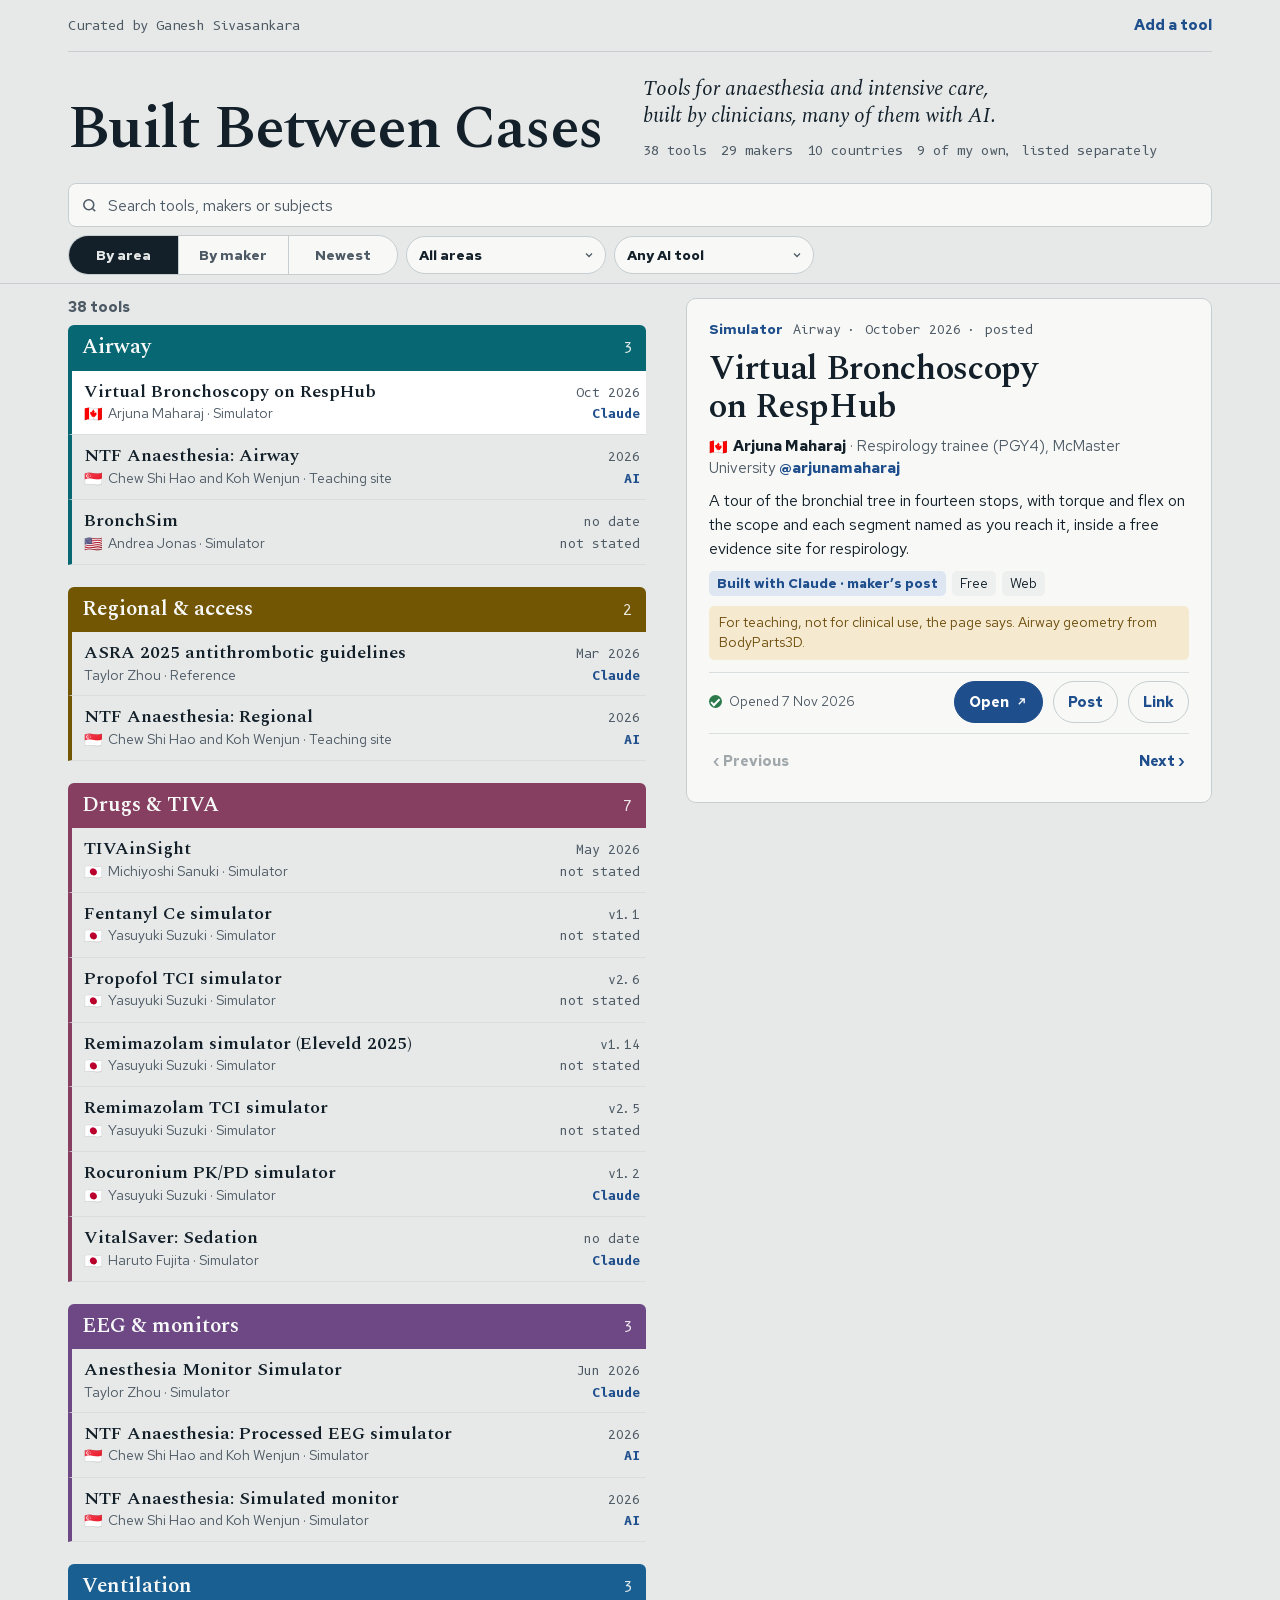
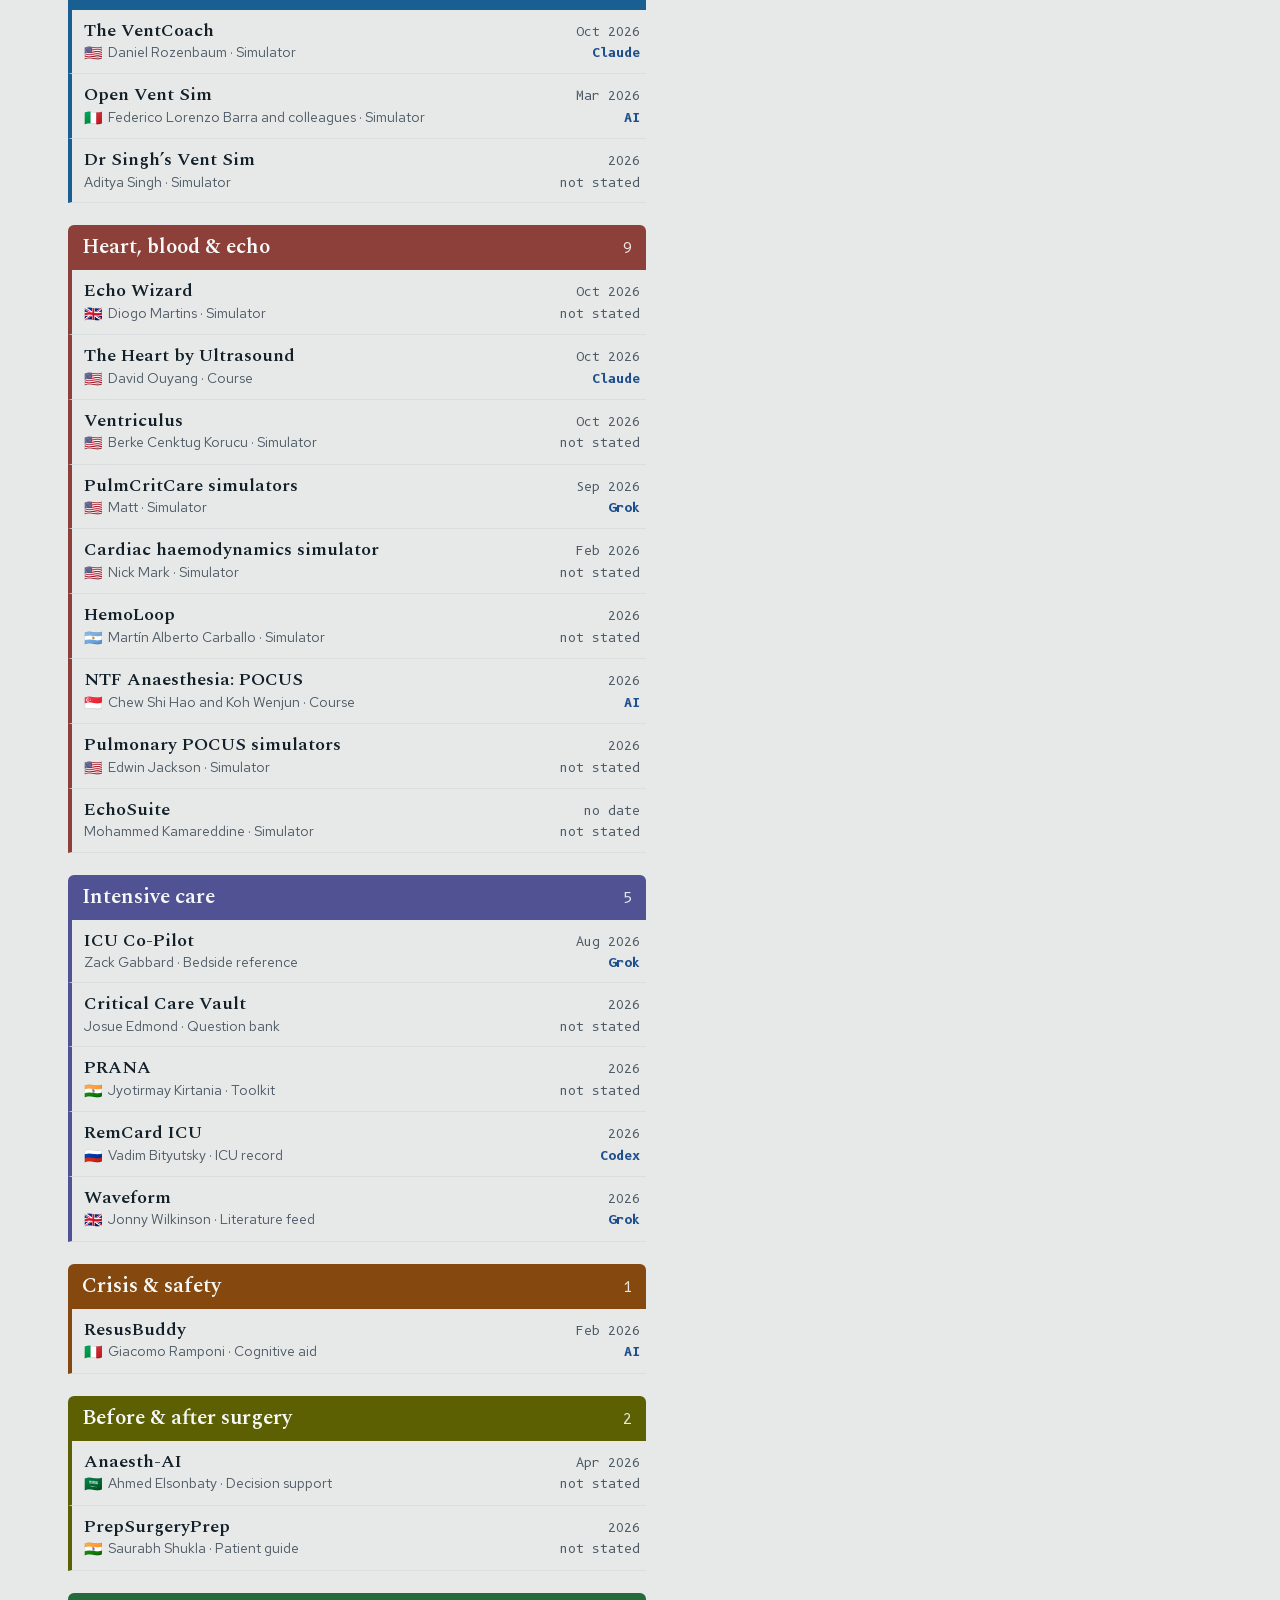
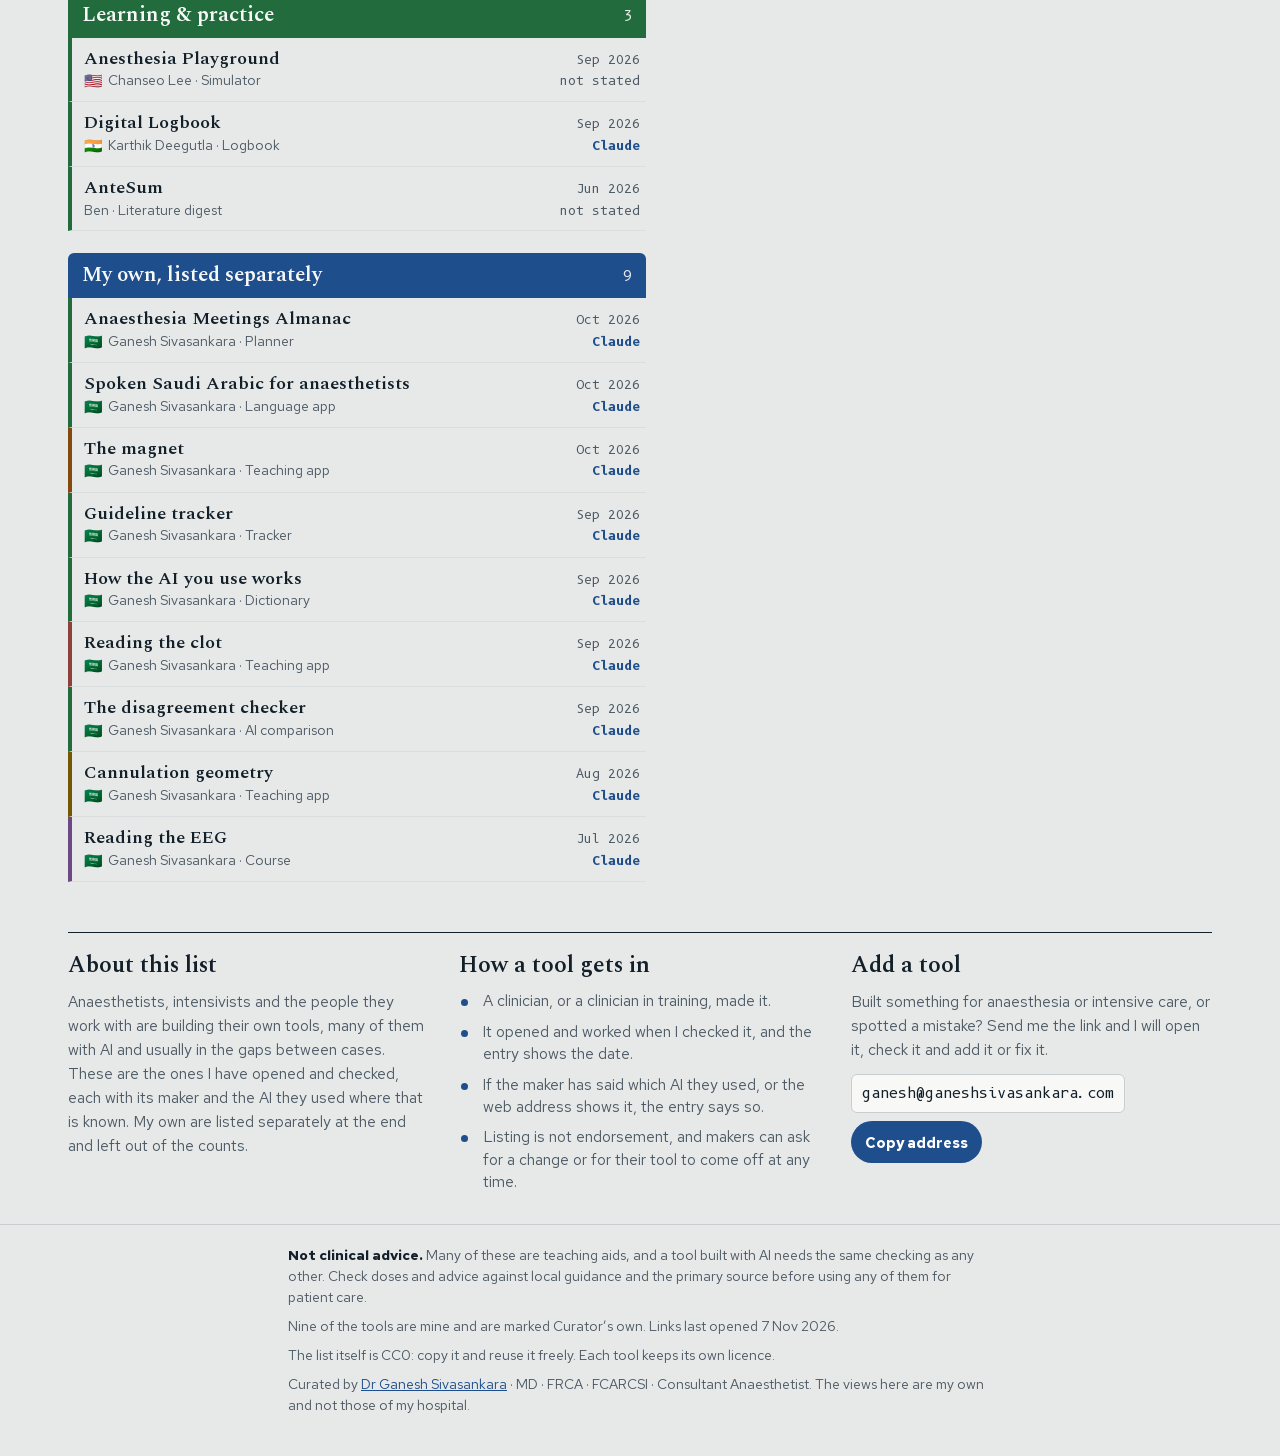
==== index.html @ 5073f4c0 "VentCoach: built with Claude and Codex, as the maker said in public" ====
<!doctype html>
<html lang="en-GB">
<head>
<meta charset="utf-8">
<meta name="viewport" content="width=device-width,initial-scale=1,viewport-fit=cover">
<title>Built Between Cases · Anaesthesia and ICU tools built by clinicians</title>
<meta name="apple-mobile-web-app-title" content="Built Between Cases">
<meta name="description" content="Tools for anaesthesia and intensive care, built by clinicians, many of them with AI. Each one opened and checked, with its maker named.">
<meta name="author" content="Dr Ganesh Sivasankara">
<link rel="canonical" href="https://ganeshsivasankara.com/built-between-cases/">
<meta name="color-scheme" content="light dark">
<meta name="theme-color" content="#E6E9E8" media="(prefers-color-scheme: light)">
<meta name="theme-color" content="#0F151B" media="(prefers-color-scheme: dark)">
<meta property="og:type" content="website">
<meta property="og:site_name" content="Ganesh Sivasankara">
<meta property="og:title" content="Built Between Cases">
<meta property="og:description" content="Tools for anaesthesia and intensive care, built by clinicians, many of them with AI. Each one opened and checked, with its maker named.">
<meta property="og:url" content="https://ganeshsivasankara.com/built-between-cases/">
<meta property="og:image" content="https://ganeshsivasankara.com/built-between-cases/og-card.png">
<meta property="og:image:width" content="1200">
<meta property="og:image:height" content="630">
<meta property="og:image:alt" content="Built Between Cases: tools for anaesthesia and intensive care built by clinicians, listed by area.">
<meta name="twitter:card" content="summary_large_image">
<meta name="twitter:creator" content="@gianthealer">
<meta name="twitter:title" content="Built Between Cases">
<meta name="twitter:description" content="Tools for anaesthesia and intensive care, built by clinicians, many of them with AI. Each one opened and checked, with its maker named.">
<meta name="twitter:image" content="https://ganeshsivasankara.com/built-between-cases/og-card.png">
<link rel="icon" href="icon.png">
<link rel="apple-touch-icon" href="icon.png">
<link rel="stylesheet" href="fonts/fonts.css">
<script type="application/ld+json">{"@context":"https://schema.org","@type":"CollectionPage","name":"Built Between Cases","url":"https://ganeshsivasankara.com/built-between-cases/","description":"Tools for anaesthesia and intensive care, built by clinicians, many of them with AI. Each one opened and checked, with its maker named.","inLanguage":"en-GB","dateModified":"2026-11-07","license":"https://creativecommons.org/publicdomain/zero/1.0/","author":{"@type":"Person","@id":"https://ganeshsivasankara.com/#person","name":"Ganesh Sivasankara","url":"https://ganeshsivasankara.com/"},"mainEntity":{"@type":"ItemList","numberOfItems":47,"itemListElement":[{"@type":"ListItem","position":1,"item":{"@type":"CreativeWork","name":"ASRA 2025 antithrombotic guidelines","url":"https://asra2025guidelines.bolt.host/","author":{"@type":"Person","name":"Taylor Zhou"}}},{"@type":"ListItem","position":2,"item":{"@type":"CreativeWork","name":"Anesthesia Monitor Simulator","url":"https://y-psi-lilac.vercel.app/monitor","author":{"@type":"Person","name":"Taylor Zhou"}}},{"@type":"ListItem","position":3,"item":{"@type":"CreativeWork","name":"ICU Co-Pilot","url":"https://icu-copilot.grok.me/","author":{"@type":"Person","name":"Zack Gabbard"}}},{"@type":"ListItem","position":4,"item":{"@type":"CreativeWork","name":"PulmCritCare simulators","url":"https://pulmcritcare-simulation.vercel.app/","author":{"@type":"Person","name":"Matt"}}},{"@type":"ListItem","position":5,"item":{"@type":"CreativeWork","name":"ResusBuddy","url":"https://www.resusbuddy.com/","author":{"@type":"Person","name":"Giacomo Ramponi"}}},{"@type":"ListItem","position":6,"item":{"@type":"CreativeWork","name":"Open Vent Sim","url":"https://open-vent-sim-463957736408.europe-west1.run.app","author":{"@type":"Person","name":"Federico Lorenzo Barra and colleagues"}}},{"@type":"ListItem","position":7,"item":{"@type":"CreativeWork","name":"RemCard ICU","url":"https://donkiton.github.io/rem_site/en/demo/","author":{"@type":"Person","name":"Vadim Bityutsky"}}},{"@type":"ListItem","position":8,"item":{"@type":"CreativeWork","name":"Digital Logbook","url":"https://logbook.karthikmd.com","author":{"@type":"Person","name":"Karthik Deegutla"}}},{"@type":"ListItem","position":9,"item":{"@type":"CreativeWork","name":"NTF Anaesthesia: Airway","url":"https://airway.anantf.com","author":{"@type":"Person","name":"Chew Shi Hao and Koh Wenjun"}}},{"@type":"ListItem","position":10,"item":{"@type":"CreativeWork","name":"NTF Anaesthesia: Regional","url":"https://regional.anantf.com","author":{"@type":"Person","name":"Chew Shi Hao and Koh Wenjun"}}},{"@type":"ListItem","position":11,"item":{"@type":"CreativeWork","name":"NTF Anaesthesia: POCUS","url":"https://pocus.anantf.com","author":{"@type":"Person","name":"Chew Shi Hao and Koh Wenjun"}}},{"@type":"ListItem","position":12,"item":{"@type":"CreativeWork","name":"NTF Anaesthesia: Processed EEG simulator","url":"https://eeg.anantf.com/","author":{"@type":"Person","name":"Chew Shi Hao and Koh Wenjun"}}},{"@type":"ListItem","position":13,"item":{"@type":"CreativeWork","name":"NTF Anaesthesia: Simulated monitor","url":"https://sim.anantf.com/","author":{"@type":"Person","name":"Chew Shi Hao and Koh Wenjun"}}},{"@type":"ListItem","position":14,"item":{"@type":"CreativeWork","name":"Waveform","url":"https://icuwaveform.grok.me/","author":{"@type":"Person","name":"Jonny Wilkinson"}}},{"@type":"ListItem","position":15,"item":{"@type":"CreativeWork","name":"Propofol TCI simulator","url":"https://ysuzuki1978.github.io/propofol-tci-simulator/","author":{"@type":"Person","name":"Yasuyuki Suzuki"}}},{"@type":"ListItem","position":16,"item":{"@type":"CreativeWork","name":"Remimazolam TCI simulator","url":"https://remimazolam-tci-simulator.vercel.app","author":{"@type":"Person","name":"Yasuyuki Suzuki"}}},{"@type":"ListItem","position":17,"item":{"@type":"CreativeWork","name":"Remimazolam simulator (Eleveld 2025)","url":"https://ysuzuki1978.github.io/remimazolam-eleveld-simulator/","author":{"@type":"Person","name":"Yasuyuki Suzuki"}}},{"@type":"ListItem","position":18,"item":{"@type":"CreativeWork","name":"Fentanyl Ce simulator","url":"https://ysuzuki1978.github.io/fentanyl-ce-simulator/","author":{"@type":"Person","name":"Yasuyuki Suzuki"}}},{"@type":"ListItem","position":19,"item":{"@type":"CreativeWork","name":"Rocuronium PK/PD simulator","url":"https://ysuzuki1978.github.io/rocuronium-pkpd-simulator/","author":{"@type":"Person","name":"Yasuyuki Suzuki"}}},{"@type":"ListItem","position":20,"item":{"@type":"CreativeWork","name":"Anaesth-AI","url":"https://www.anaesthesia-ai.com","author":{"@type":"Person","name":"Ahmed Elsonbaty"}}},{"@type":"ListItem","position":21,"item":{"@type":"CreativeWork","name":"Anesthesia Playground","url":"https://anesthesia.guide","author":{"@type":"Person","name":"Chanseo Lee"}}},{"@type":"ListItem","position":22,"item":{"@type":"CreativeWork","name":"AnteSum","url":"https://antesum.com","author":{"@type":"Person","name":"Ben"}}},{"@type":"ListItem","position":23,"item":{"@type":"CreativeWork","name":"PRANA","url":"https://github.com/hodanesthtmcvns-stack/jk","author":{"@type":"Person","name":"Jyotirmay Kirtania"}}},{"@type":"ListItem","position":24,"item":{"@type":"CreativeWork","name":"Dr Singh’s Vent Sim","url":"https://dradityaaiims-cloud.github.io/vent-sim/","author":{"@type":"Person","name":"Aditya Singh"}}},{"@type":"ListItem","position":25,"item":{"@type":"CreativeWork","name":"Cardiac haemodynamics simulator","url":"https://nickmmark.github.io/pressure-volume-loops/","author":{"@type":"Person","name":"Nick Mark"}}},{"@type":"ListItem","position":26,"item":{"@type":"CreativeWork","name":"PrepSurgeryPrep","url":"https://prepsurgeryprep.com/","author":{"@type":"Person","name":"Saurabh Shukla"}}},{"@type":"ListItem","position":27,"item":{"@type":"CreativeWork","name":"HemoLoop","url":"https://hemoloop001.netlify.app/","author":{"@type":"Person","name":"Martín Alberto Carballo"}}},{"@type":"ListItem","position":28,"item":{"@type":"CreativeWork","name":"Critical Care Vault","url":"https://criticalcarevault.com/","author":{"@type":"Person","name":"Josue Edmond"}}},{"@type":"ListItem","position":29,"item":{"@type":"CreativeWork","name":"BronchSim","url":"https://bronchsimulator.com","author":{"@type":"Person","name":"Andrea Jonas"}}},{"@type":"ListItem","position":30,"item":{"@type":"CreativeWork","name":"EchoSuite","url":"https://echosuite.app/","author":{"@type":"Person","name":"Mohammed Kamareddine"}}},{"@type":"ListItem","position":31,"item":{"@type":"CreativeWork","name":"VitalSaver: Sedation","url":"https://vitalsaver.fjanesth.com/world/sedation","author":{"@type":"Person","name":"Haruto Fujita"}}},{"@type":"ListItem","position":32,"item":{"@type":"CreativeWork","name":"Ventriculus","url":"https://ventriculus.org/","author":{"@type":"Person","name":"Berke Cenktug Korucu"}}},{"@type":"ListItem","position":33,"item":{"@type":"CreativeWork","name":"Virtual Bronchoscopy on RespHub","url":"https://resphub.com/virtual-bronchoscopy/","author":{"@type":"Person","name":"Arjuna Maharaj"}}},{"@type":"ListItem","position":34,"item":{"@type":"CreativeWork","name":"The Heart by Ultrasound","url":"https://intro2echo.com/","author":{"@type":"Person","name":"David Ouyang"}}},{"@type":"ListItem","position":35,"item":{"@type":"CreativeWork","name":"The VentCoach","url":"https://simulator.themvedproject.com/","author":{"@type":"Person","name":"Daniel Rozenbaum"}}},{"@type":"ListItem","position":36,"item":{"@type":"CreativeWork","name":"TIVAinSight","url":"https://msanuki.com/TIVAinSight/","author":{"@type":"Person","name":"Michiyoshi Sanuki"}}},{"@type":"ListItem","position":37,"item":{"@type":"CreativeWork","name":"Pulmonary POCUS simulators","url":"https://www.pulmonarypocus.com/simulators","author":{"@type":"Person","name":"Edwin Jackson"}}},{"@type":"ListItem","position":38,"item":{"@type":"CreativeWork","name":"Echo Wizard","url":"https://echo-wizard.com/","author":{"@type":"Person","name":"Diogo Martins"}}},{"@type":"ListItem","position":39,"item":{"@type":"CreativeWork","name":"Reading the EEG","url":"https://ganeshsivasankara.com/reading-the-eeg/","author":{"@type":"Person","name":"Ganesh Sivasankara"}}},{"@type":"ListItem","position":40,"item":{"@type":"CreativeWork","name":"Reading the clot","url":"https://ganeshsivasankara.com/reading-the-clot/","author":{"@type":"Person","name":"Ganesh Sivasankara"}}},{"@type":"ListItem","position":41,"item":{"@type":"CreativeWork","name":"Cannulation geometry","url":"https://ganeshsivasankara.com/cannulation-geometry/","author":{"@type":"Person","name":"Ganesh Sivasankara"}}},{"@type":"ListItem","position":42,"item":{"@type":"CreativeWork","name":"The magnet","url":"https://ganeshsivasankara.com/the-magnet/","author":{"@type":"Person","name":"Ganesh Sivasankara"}}},{"@type":"ListItem","position":43,"item":{"@type":"CreativeWork","name":"How the AI you use works","url":"https://ganeshsivasankara.com/how-the-ai-works/","author":{"@type":"Person","name":"Ganesh Sivasankara"}}},{"@type":"ListItem","position":44,"item":{"@type":"CreativeWork","name":"Spoken Saudi Arabic for anaesthetists","url":"https://ganeshsivasankara.com/spoken-saudi-arabic/","author":{"@type":"Person","name":"Ganesh Sivasankara"}}},{"@type":"ListItem","position":45,"item":{"@type":"CreativeWork","name":"The disagreement checker","url":"https://ganeshsivasankara.com/bp-targets/","author":{"@type":"Person","name":"Ganesh Sivasankara"}}},{"@type":"ListItem","position":46,"item":{"@type":"CreativeWork","name":"Guideline tracker","url":"https://ganeshsivasankara.com/guideline-tracker/","author":{"@type":"Person","name":"Ganesh Sivasankara"}}},{"@type":"ListItem","position":47,"item":{"@type":"CreativeWork","name":"Anaesthesia Meetings Almanac","url":"https://ganeshsivasankara.com/anaesthesia-meetings/","author":{"@type":"Person","name":"Ganesh Sivasankara"}}}]}}</script>
<style>
/* Built Between Cases as an index: one line per tool, grouped by area, maker or month; a tap opens the full entry.
   Phone: the index fills the screen, the entry rises as a sheet. Wide: index on the left, the open entry on the right. */
:root{
  --page:#E6E9E8; --paper:#F8F9F7; --paper-2:#EDF0EF; --ink:#13202A; --ink-2:#4D5964; --rule:#C6CED1; --rule-2:#D9DFE1;
  --accent:#1F4E8C; --on-accent:#FFFFFF; --accent-soft:#DEE6F2; --sel:#FFFFFF;
  --signal:#F5EAD0; --signal-ink:#6E4E0E; --ok:#2C7A4B; --scrim:rgba(19,32,42,.42); --shadow:0 -10px 40px rgba(19,32,42,.22);
  /* one colour per area: --c is the section header, --e the edge on each row */
  --on-band:#F7F9F8; --band-n:#22303C; --band-link:#B9D2F5;
  --c-airway:#076772;--e-airway:#076772; --c-regional:#735603;--e-regional:#735603; --c-drugs:#863F61;--e-drugs:#863F61; --c-eeg:#6E4885;--e-eeg:#6E4885; --c-vent:#195F91;--e-vent:#195F91;
  --c-heart:#8C4039;--e-heart:#8C4039; --c-icu:#505294;--e-icu:#505294; --c-safety:#85490F;--e-safety:#85490F; --c-periop:#5D6002;--e-periop:#5D6002; --c-learning:#216B3C;--e-learning:#216B3C;
  --display:"Spectral",Georgia,"Times New Roman",serif;
  --ui:"Red Hat Text",system-ui,-apple-system,"Segoe UI",Roboto,Arial,sans-serif;
  --mono:"B612 Mono",ui-monospace,"SF Mono",Menlo,Consolas,monospace;
}
@media (prefers-color-scheme: dark){
  :root:not([data-theme="light"]){
    --page:#0F151B; --paper:#17202A; --paper-2:#1F2A36; --ink:#E5EBEF; --ink-2:#A8B5C0; --rule:#2C3A47; --rule-2:#24313D;
    --accent:#8EB4EB; --on-accent:#0E1A2B; --accent-soft:#1C2F4A; --sel:#1C2732;
    --signal:#3A2E14; --signal-ink:#F0D69E; --ok:#5EC08A; --scrim:rgba(0,0,0,.6); --shadow:0 -10px 40px rgba(0,0,0,.6); color-scheme:dark;
    --on-band:#F1F4F2; --band-n:#33465A; --band-link:#B9D2F5;
    --c-airway:#035B65;--e-airway:#40BECF; --c-regional:#664B02;--e-regional:#CBA553; --c-drugs:#763755;--e-drugs:#E08DB2; --c-eeg:#613F75;--e-eeg:#C296DD; --c-vent:#175480;--e-vent:#6CB2EC;
    --c-heart:#7C3832;--e-heart:#E88F85; --c-icu:#464883;--e-icu:#9DA3EF; --c-safety:#75400E;--e-safety:#DF9962; --c-periop:#515400;--e-periop:#ACB25C; --c-learning:#1D5E35;--e-learning:#73BF88;
  }
}
:root[data-theme="dark"]{
  --page:#0F151B; --paper:#17202A; --paper-2:#1F2A36; --ink:#E5EBEF; --ink-2:#A8B5C0; --rule:#2C3A47; --rule-2:#24313D;
  --accent:#8EB4EB; --on-accent:#0E1A2B; --accent-soft:#1C2F4A; --sel:#1C2732;
  --signal:#3A2E14; --signal-ink:#F0D69E; --ok:#5EC08A; --scrim:rgba(0,0,0,.6); --shadow:0 -10px 40px rgba(0,0,0,.6); color-scheme:dark;
  --on-band:#F1F4F2; --band-n:#33465A; --band-link:#B9D2F5;
  --c-airway:#035B65;--e-airway:#40BECF; --c-regional:#664B02;--e-regional:#CBA553; --c-drugs:#763755;--e-drugs:#E08DB2; --c-eeg:#613F75;--e-eeg:#C296DD; --c-vent:#175480;--e-vent:#6CB2EC;
  --c-heart:#7C3832;--e-heart:#E88F85; --c-icu:#464883;--e-icu:#9DA3EF; --c-safety:#75400E;--e-safety:#DF9962; --c-periop:#515400;--e-periop:#ACB25C; --c-learning:#1D5E35;--e-learning:#73BF88;
}
*{box-sizing:border-box}
[hidden]{display:none!important}
html{background:var(--page)}
body{margin:0;background:var(--page);color:var(--ink);font-family:var(--ui);font-size:16px;line-height:1.45;-webkit-font-smoothing:antialiased}
body::before{content:"";position:fixed;inset:0 0 auto;height:env(safe-area-inset-top,0px);z-index:10;background:var(--page)}
body.locked{overflow:hidden}
a{color:var(--accent)}
button{font:inherit;color:inherit;background:none;border:0;padding:0;cursor:pointer;text-align:left}
a:focus-visible,button:focus-visible,input:focus-visible,select:focus-visible{outline:2px solid var(--accent);outline-offset:2px}
h1,h2,h3{margin:0;font-weight:600;text-wrap:balance}
p{margin:0}
.wrap{max-width:1180px;margin:0 auto;padding-left:max(18px,env(safe-area-inset-left,0px));padding-right:max(18px,env(safe-area-inset-right,0px))}

/* masthead */
.top{display:flex;align-items:center;justify-content:space-between;gap:12px;min-height:52px;border-bottom:1px solid var(--rule)}
.top .mark{font-family:var(--mono);font-size:13px;color:var(--ink-2)}
.top a{font-weight:700;font-size:15px;text-decoration:none;min-height:44px;display:inline-flex;align-items:center}
.mast{padding-block:18px 6px}
.mast h1{font-family:var(--display);font-weight:600;font-size:clamp(38px,11vw,46px);line-height:1;letter-spacing:-.02em}
.mast .sub{font-family:var(--display);font-style:italic;font-size:19px;line-height:1.3;margin-top:8px;max-width:34ch}
.mast .stats{margin-top:10px;font-family:var(--mono);font-size:13px;color:var(--ink-2);display:flex;flex-wrap:wrap;gap:2px 14px}

/* controls */
.controls{position:sticky;top:env(safe-area-inset-top,0px);z-index:5;background:var(--page);padding-block:10px 8px;border-bottom:1px solid var(--rule)}
.search{display:flex;align-items:center;gap:10px;background:var(--paper);border:1px solid var(--rule);border-radius:8px;padding:0 12px;min-height:44px}
.search svg{width:17px;height:17px;fill:none;stroke:var(--ink-2);stroke-width:2.2;flex:none}
.search input{flex:1;min-width:0;border:0;background:transparent;font:inherit;font-size:16px;color:var(--ink);padding:9px 0;outline:none}
.search input::placeholder{color:var(--ink-2)}
.search .clear{width:36px;height:36px;border-radius:50%;color:var(--ink-2);font-size:22px;line-height:1;display:grid;place-items:center;margin-right:-6px}
.ctl-row{display:flex;gap:8px;margin-top:8px;align-items:center;flex-wrap:wrap}
.tabs{display:grid;grid-template-columns:repeat(3,minmax(0,1fr));border:1px solid var(--rule);border-radius:999px;overflow:hidden;background:var(--paper);flex:1 1 100%}
.tabs button{min-height:38px;padding:0 6px;font-size:14px;font-weight:700;color:var(--ink-2);text-align:center;white-space:nowrap}
.tabs button+button{border-left:1px solid var(--rule)}
.tabs button[aria-selected="true"]{background:var(--ink);color:var(--page)}
.sel{appearance:none;-webkit-appearance:none;flex:1 1 0;min-width:0;border:1px solid var(--rule);border-radius:999px;padding:7px 28px 7px 12px;font:inherit;font-size:14px;font-weight:700;min-height:38px;color:var(--ink);background:var(--paper) no-repeat right 10px center;
  background-image:url("data:image/svg+xml,%3Csvg xmlns='http://www.w3.org/2000/svg' width='12' height='12' viewBox='0 0 24 24' fill='none' stroke='%234D5964' stroke-width='2.5'%3E%3Cpath d='M6 9l6 6 6-6'/%3E%3C/svg%3E")}
.sel.set{border-color:var(--accent);color:var(--accent)}

/* index */
.layout{display:block}
.idx{padding-bottom:20px}
.count{font-size:14.5px;font-weight:700;color:var(--ink-2);margin:12px 0 2px}
.grp{display:flex;align-items:baseline;justify-content:space-between;gap:10px;margin:22px 0 0;padding:10px 14px 11px;border-radius:6px 6px 0 0;background:var(--ac,var(--band-n));color:var(--on-band)}
#list > .grp:first-child{margin-top:8px}
.grp h2{font-family:var(--display);font-weight:600;font-size:21px;line-height:1.15;color:var(--on-band)}
.grp .n{font-family:var(--mono);font-size:14px;color:var(--on-band);opacity:.9}
.who{display:block;font-size:14px;line-height:1.35;color:var(--on-band);opacity:.88;margin-top:2px}
.who a{font-weight:700;text-decoration:none;color:var(--band-link)}
.grp.mk{display:block}
.grp.mk .line{display:flex;align-items:baseline;justify-content:space-between;gap:10px}
.row{display:grid;grid-template-columns:minmax(0,1fr) auto;gap:2px 12px;width:100%;padding:10px 6px 10px 12px;border-bottom:1px solid var(--rule-2);border-left:4px solid var(--ae,var(--rule));min-height:56px;align-items:baseline}
.row:hover .r-name{text-decoration:underline;text-underline-offset:3px;text-decoration-thickness:1px}
.row[aria-current="true"]{background:var(--sel)}
.r-name{font-family:var(--display);font-weight:600;font-size:18px;line-height:1.2;color:var(--ink)}
.r-date{font-family:var(--mono);font-size:12.5px;color:var(--ink-2);white-space:nowrap;text-align:right}
.r-meta{font-size:14px;line-height:1.35;color:var(--ink-2);min-width:0}
.r-ai{font-family:var(--mono);font-size:12.5px;color:var(--accent);white-space:nowrap;text-align:right;font-weight:700}
.r-ai.none{color:var(--ink-2);font-weight:400}
.flag{font-family:"Apple Color Emoji","Segoe UI Emoji","Noto Color Emoji",sans-serif;font-style:normal;font-size:15px;margin-right:5px;vertical-align:-1px}
.empty{padding:30px 0;color:var(--ink-2)}
.empty h3{font-family:var(--display);font-size:24px;color:var(--ink);margin-bottom:6px}

/* entry (shared by the sheet and the side panel) */
.entry{display:grid;gap:10px}
.e-kicker{display:flex;flex-wrap:wrap;gap:4px 10px;align-items:baseline}
.e-kind{font-size:14px;font-weight:700;color:var(--accent)}
.e-when{font-family:var(--mono);font-size:12.5px;color:var(--ink-2)}
.e-name{font-family:var(--display);font-weight:600;font-size:28px;line-height:1.12;letter-spacing:-.01em}
.e-maker{font-size:15px;line-height:1.4;color:var(--ink-2)}
.e-maker b{color:var(--ink)}
.e-maker a{font-weight:700;text-decoration:none;white-space:nowrap}
.e-sum{font-size:16px;line-height:1.5}
.chips{display:flex;flex-wrap:wrap;gap:6px}
.chip{font-size:13.5px;line-height:1.3;padding:4px 8px;border-radius:5px;background:var(--paper-2);color:var(--ink)}
.chip.ai{background:var(--accent-soft);color:var(--accent);font-weight:700}
.chip.none{color:var(--ink-2)}
.chip.lic{font-family:var(--mono);font-size:12px}
.note{background:var(--signal);color:var(--signal-ink);border-radius:5px;padding:7px 10px;font-size:14px;line-height:1.4}
.trust{display:flex;flex-wrap:wrap;align-items:center;gap:6px 10px;border-top:1px solid var(--rule-2);padding-top:8px;margin-top:2px}
.trust .t{display:inline-flex;align-items:center;gap:7px;font-size:13.5px;color:var(--ink-2);min-height:40px;margin-right:auto}
.ok{width:13px;height:13px;border-radius:50%;background:var(--ok);flex:none;position:relative}
.ok::after{content:"";position:absolute;left:4px;top:1.8px;width:3px;height:6.5px;border:solid #fff;border-width:0 2px 2px 0;transform:rotate(45deg)}
.own{background:var(--accent-soft);color:var(--accent);font-weight:700;border-radius:999px;padding:3px 9px;font-size:13px}
.btn{display:inline-flex;align-items:center;gap:6px;min-height:42px;padding:0 14px;border-radius:999px;font-weight:700;font-size:14.5px;text-decoration:none;color:var(--accent);white-space:nowrap;border:1px solid var(--rule)}
.btn.go{background:var(--accent);border-color:var(--accent);color:var(--on-accent)}
.btn svg{width:13px;height:13px;fill:none;stroke:currentColor;stroke-width:2.4;flex:none}
.e-nav{display:flex;justify-content:space-between;gap:10px;border-top:1px solid var(--rule-2);padding-top:6px}
.e-nav button{min-height:42px;font-weight:700;font-size:14.5px;color:var(--accent);padding:0 4px}
.e-nav button[disabled]{color:var(--ink-2);opacity:.5;cursor:default}

/* phone sheet */
.scrim{position:fixed;inset:0;background:var(--scrim);z-index:30}
.sheet{position:fixed;left:0;right:0;bottom:0;z-index:31;max-height:88%;overflow-y:auto;-webkit-overflow-scrolling:touch;background:var(--paper);border-radius:14px 14px 0 0;box-shadow:var(--shadow);
  padding:8px max(18px,env(safe-area-inset-right,0px)) calc(18px + env(safe-area-inset-bottom,0px)) max(18px,env(safe-area-inset-left,0px));animation:rise .22s ease-out}
@keyframes rise{from{transform:translateY(30px);opacity:.4}to{transform:none;opacity:1}}
.sheet-bar{display:flex;justify-content:space-between;align-items:center;position:sticky;top:-8px;background:var(--paper);padding-top:4px;z-index:1}
.grab{width:42px;height:5px;border-radius:3px;background:var(--rule);margin:0 auto}
.close{min-height:44px;min-width:44px;font-weight:700;font-size:15px;color:var(--accent);text-align:right}
.side{display:none}

/* about */
.about{margin-top:30px;border-top:1.5px solid var(--ink);padding-top:16px;display:grid;gap:22px}
.about h2{font-family:var(--display);font-weight:600;font-size:23px;margin-bottom:8px}
.about p{font-size:15.5px;line-height:1.55;color:var(--ink-2);max-width:62ch}
.rules{margin:0;padding:0;list-style:none;display:grid;gap:8px}
.rules li{display:grid;grid-template-columns:16px minmax(0,1fr);gap:8px;font-size:15.5px;line-height:1.45;color:var(--ink-2)}
.rules li::before{content:"";width:7px;height:7px;border-radius:50%;background:var(--accent);margin-top:9px;margin-left:2px}
.mail{display:flex;flex-wrap:wrap;align-items:center;gap:8px 10px;margin-top:12px}
.mail code{font-family:var(--mono);font-size:14.5px;background:var(--paper);border:1px solid var(--rule);border-radius:6px;padding:8px 10px;user-select:all;-webkit-user-select:all;overflow-wrap:anywhere}
.copy{min-height:42px;padding:0 14px;border-radius:999px;background:var(--accent);color:var(--on-accent);font-weight:700;font-size:14.5px}
footer{margin-top:30px;border-top:1px solid var(--rule)}
.foot{padding-block:20px 40px;color:var(--ink-2);font-size:14px;line-height:1.5;display:grid;gap:8px;max-width:74ch}
.foot strong{color:var(--ink)}
.toast{position:fixed;left:50%;bottom:calc(18px + env(safe-area-inset-bottom,0px));transform:translateX(-50%);background:var(--ink);color:var(--page);padding:10px 16px;border-radius:999px;font-weight:700;font-size:14px;z-index:40;white-space:nowrap}

@media (min-width:600px){
  .tabs{flex:0 1 330px}
  .sel{flex:0 1 200px}
}
@media (min-width:900px){
  .mast{padding-block:24px 14px;display:grid;grid-template-columns:auto minmax(0,1fr);gap:4px 40px;align-items:end}
  .mast h1{font-size:60px;grid-row:1/3}
  .mast .sub{font-size:21px;margin-top:0}
  .mast .stats{margin-top:6px}
  .layout{display:grid;grid-template-columns:minmax(0,1.1fr) minmax(0,1fr);gap:0 40px;align-items:start}
  .side{display:block;position:sticky;top:calc(env(safe-area-inset-top,0px) + var(--ctl-h,120px) + 14px);max-height:calc(100vh - var(--ctl-h,120px) - 28px);overflow-y:auto;margin-top:14px;background:var(--paper);border:1px solid var(--rule);border-radius:10px;padding:20px 22px}
  .e-name{font-size:34px}
  .scrim,.sheet{display:none!important}
  .about{grid-template-columns:repeat(3,minmax(0,1fr));gap:30px}
}
@media (prefers-reduced-motion: reduce){*{transition:none!important;animation:none!important}}
</style>
</head>
<body>
<div class="wrap">
  <div class="top"><span class="mark">Curated by Ganesh Sivasankara</span><a href="#add">Add a tool</a></div>
  <header class="mast" id="top">
    <h1>Built Between Cases</h1>
    <p class="sub">Tools for anaesthesia and intensive care, built by clinicians, many of them with AI.</p>
    <p class="stats" id="stats"></p>
  </header>
</div>

<div class="controls" id="controls">
  <div class="wrap">
    <label class="search" for="q"><svg viewBox="0 0 24 24" aria-hidden="true"><circle cx="11" cy="11" r="7"/><path d="M20 20l-3.5-3.5"/></svg><input id="q" type="search" placeholder="Search tools, makers or subjects" autocomplete="off" enterkeyhint="search" aria-label="Search tools, makers or subjects"><button class="clear" id="clearQ" type="button" aria-label="Clear search" hidden>×</button></label>
    <div class="ctl-row">
      <div class="tabs" role="tablist" aria-label="Arrange the list">
        <button type="button" role="tab" id="t-area" aria-selected="true">By area</button><button type="button" role="tab" id="t-maker" aria-selected="false">By maker</button><button type="button" role="tab" id="t-new" aria-selected="false">Newest</button>
      </div>
      <select class="sel" id="area" aria-label="Area"></select>
      <select class="sel" id="built" aria-label="Built with"></select>
    </div>
  </div>
</div>

<main class="wrap layout">
  <section class="idx" aria-label="Tools"><p class="count" id="count" aria-live="polite"></p><div id="list"></div></section>
  <aside class="side" id="side" aria-label="Selected tool"></aside>
</main>

<section class="wrap">
  <div class="about" id="add">
    <div>
      <h2>About this list</h2>
      <p>Anaesthetists, intensivists and the people they work with are building their own tools, many of them with AI and usually in the gaps between cases. These are the ones I have opened and checked, each with its maker and the AI they used where that is known. My own are listed separately at the end and left out of the counts.</p>
    </div>
    <div>
      <h2>How a tool gets in</h2>
      <ul class="rules">
        <li>A clinician, or a clinician in training, made it.</li>
        <li>It opened and worked when I checked it, and the entry shows the date.</li>
        <li>If the maker has said which AI they used, or the web address shows it, the entry says so.</li>
        <li>Listing is not endorsement, and makers can ask for a change or for their tool to come off at any time.</li>
      </ul>
    </div>
    <div>
      <h2>Add a tool</h2>
      <p>Built something for anaesthesia or intensive care, or spotted a mistake? Send me the link and I will open it, check it and add it or fix it.</p>
      <div class="mail"><code id="addr">ganesh@ganeshsivasankara.com</code><button class="copy" id="copy" type="button">Copy address</button></div>
    </div>
  </div>
</section>

<footer>
  <div class="wrap foot">
    <p><strong>Not clinical advice.</strong> Many of these are teaching aids, and a tool built with AI needs the same checking as any other. Check doses and advice against local guidance and the primary source before using any of them for patient care.</p>
    <p>Nine of the tools are mine and are marked Curator’s own. <span id="checkedLine"></span></p>
    <p>The list itself is CC0: copy it and reuse it freely. Each tool keeps its own licence.</p>
    <p>Curated by <a href="https://ganeshsivasankara.com" target="_blank" rel="noopener">Dr Ganesh Sivasankara</a> · MD · FRCA · FCARCSI · Consultant Anaesthetist. The views here are my own and not those of my hospital.</p>
  </div>
</footer>

<div class="scrim" id="scrim" hidden></div>
<div class="sheet" id="sheet" role="dialog" aria-modal="true" aria-label="Tool" hidden></div>

<script id="hub-data" type="application/json">{"checked":"2026-11-07","tools":[
{"id":"asra-2025","name":"ASRA 2025 antithrombotic guidelines","kind":"Reference","url":"https://asra2025guidelines.bolt.host/","maker":"Taylor Zhou","role":"Anaesthetist","cc":null,"x":"canibagthat","areas":["regional","periop"],"sum":"The 2025 ASRA guidance on regional anaesthesia and antithrombotic drugs, searchable on a phone and saved to the home screen.","built":"Claude","how":"post","proof":"https://x.com/canibagthat/status/2028616095142154499","when":"2026-03","cap":"posted","note":"Unofficial. Check against the published guideline.","plat":"Web"},
{"id":"monitor-sim","name":"Anesthesia Monitor Simulator","kind":"Simulator","url":"https://y-psi-lilac.vercel.app/monitor","maker":"Taylor Zhou","role":"Anaesthetist","cc":null,"x":"canibagthat","areas":["eeg"],"sum":"Two screens for simulation teaching: an instructor page on one device drives a patient monitor, with sound, on another.","built":"Claude","how":"post","proof":"https://x.com/canibagthat/status/2074330028532265433","when":"2026-06","cap":"posted","note":"A work in progress, as the maker says. The instructor page is at /instructor.","plat":"Web"},
{"id":"icu-copilot","name":"ICU Co-Pilot","kind":"Bedside reference","url":"https://icu-copilot.grok.me/","maker":"Zack Gabbard","role":"ICU nurse practitioner","cc":null,"x":"zac70182","areas":["icu","safety"],"sum":"A night-shift ICU reference with STAT pathways for arrest and ROSC, hyperkalaemia, intubation and ICP crises, weight-based doses, ICU calculators and a Grok chat.","built":"Grok Build","how":"post","proof":"https://x.com/zac70182/status/2090161021792944318","when":"2026-08","cap":"posted","note":"Educational. The AI chat may ask you to sign in.","plat":"Web"},
{"id":"pulmcritcare-sims","name":"PulmCritCare simulators","kind":"Simulator","url":"https://pulmcritcare-simulation.vercel.app/","maker":"Matt","role":"Pulmonologist and intensivist, Indiana","cc":"US","x":"respirdoc","areas":["heart","icu","vent"],"sum":"Bedside trainers for ECMO (VV, VA and hybrid), Impella, right heart catheterisation and the ventilator, with physiology that keeps moving and a structured debrief.","built":"Grok Build","how":"post","proof":"https://x.com/respirdoc/status/2096605845450616909","when":"2026-09","cap":"posted","note":"Grok Build is named in a reply the maker posted ten minutes after the launch post, not in the post itself.","plat":"Web"},
{"id":"resusbuddy","name":"ResusBuddy","kind":"Cognitive aid","url":"https://www.resusbuddy.com/","maker":"Giacomo Ramponi","role":"Emergency physician, Milan","cc":"IT","x":null,"areas":["safety"],"sum":"A code runner for adult and paediatric arrests on the 2025 AHA ACLS and PALS algorithms, with timers, drug doses, the Hs and Ts and a session log. Data stays on the device.","built":"AI (tool not named)","how":"post","proof":"https://www.reddit.com/r/hospitalist/comments/1r4i96v/i_vibecoded_resusbuddy_a_completely_free_and/","when":"2026-02","cap":"posted","note":"For training and simulation.","plat":"Web · iOS · Android","free":true},
{"id":"open-vent-sim","name":"Open Vent Sim","kind":"Simulator","url":"https://open-vent-sim-463957736408.europe-west1.run.app","code":"https://github.com/fedebarra/open-vent-sim","maker":"Federico Lorenzo Barra and colleagues","role":"Anaesthesia and intensive care, Università del Piemonte Orientale, Novara","cc":"IT","x":null,"areas":["vent"],"sum":"Anaesthesia machine, ICU ventilator and high-flow simulator with modelled pressure, flow and volume waveforms, and presets for COPD, ARDS and obesity.","built":"AI (tool not named)","how":"post","proof":"https://www.linkedin.com/posts/federicolorenzobarra_simulationbootcamp-lyon-healthcaresimulation-ugcPost-7439373321663840256-NmPq/","when":"2026-03","cap":"posted","note":"The maker’s post describes the ventilator simulator as vibe-coded through conversational AI, and the code was generated from Google AI Studio’s template. The README says MIT, but the repository has no licence file.","plat":"Web"},
{"id":"remcard","name":"RemCard ICU","kind":"ICU record","url":"https://donkiton.github.io/rem_site/en/demo/","code":"https://github.com/Donkiton/rem_card","maker":"Vadim Bityutsky","role":"Anaesthetist and intensivist","cc":"RU","x":"donkiton24","areas":["icu"],"sum":"An ICU and theatre chart for Windows with orders, observations, infusions, ventilation and fluid balance in one shared record, and roles for doctors, nurses and theatre. The link opens a browser demo.","built":"OpenAI Codex","how":"post","proof":"https://x.com/donkiton24/status/2100390407150404034","when":"2026","cap":null,"note":"Russian first, with English, German, Chinese and Japanese pages. The maker calls it experimental and not a medical device.","plat":"Windows · web demo"},
{"id":"digital-logbook","name":"Digital Logbook","kind":"Logbook","url":"https://logbook.karthikmd.com","maker":"Karthik Deegutla","role":"Anaesthetist","cc":"IN","x":"KDeegutla","areas":["learning"],"sum":"A case logbook that keeps your data on your device, with optional Google Drive sync and set-ups for anaesthesia, its subspecialties and critical care.","built":"Claude","how":"post","proof":"https://x.com/KDeegutla/status/2103051168343826517","when":"2026-09","cap":"posted","note":null,"plat":"Web"},
{"id":"ntf-airway","name":"NTF Anaesthesia: Airway","kind":"Teaching site","url":"https://airway.anantf.com","maker":"Chew Shi Hao and Koh Wenjun","role":"Anaesthetists, Ng Teng Fong General Hospital","cc":"SG","x":null,"areas":["airway"],"sum":"Airway teaching with 3D airway models, airway blocks for awake intubation and the 3D-printable trainers from the NAPS 2026 programme.","built":"AI tools","how":"site","proof":"https://anantf.com","when":"2026","cap":null,"note":null,"plat":"Web"},
{"id":"ntf-regional","name":"NTF Anaesthesia: Regional","kind":"Teaching site","url":"https://regional.anantf.com","maker":"Chew Shi Hao and Koh Wenjun","role":"Anaesthetists, Ng Teng Fong General Hospital","cc":"SG","x":null,"areas":["regional"],"sum":"Regional anaesthesia by body region, covering anatomy, ultrasound and needle technique, with block animations and 3D plexus explorers.","built":"AI tools","how":"site","proof":"https://anantf.com","when":"2026","cap":null,"note":null,"plat":"Web"},
{"id":"ntf-pocus","name":"NTF Anaesthesia: POCUS","kind":"Course","url":"https://pocus.anantf.com","maker":"Chew Shi Hao and Koh Wenjun","role":"Anaesthetists, Ng Teng Fong General Hospital","cc":"SG","x":null,"areas":["heart"],"sum":"A point-of-care ultrasound course for anaesthesia trainees, from physics through cardiac, lung, shock and vascular scanning to worked cases.","built":"AI tools","how":"site","proof":"https://anantf.com","when":"2026","cap":null,"note":null,"plat":"Web"},
{"id":"ntf-eeg","name":"NTF Anaesthesia: Processed EEG simulator","kind":"Simulator","url":"https://eeg.anantf.com/","maker":"Chew Shi Hao and Koh Wenjun","role":"Anaesthetists, Ng Teng Fong General Hospital","cc":"SG","x":null,"areas":["eeg","drugs"],"sum":"How a frontal EEG becomes the BIS number and the density spectral array under propofol, sevoflurane, ketamine and dexmedetomidine, on monitors styled on BIS, SedLine and IntelliVue.","built":"AI tools","how":"site","proof":"https://anantf.com","when":"2026","cap":null,"note":"Synthetic EEG, for teaching only.","plat":"Web"},
{"id":"ntf-sim","name":"NTF Anaesthesia: Simulated monitor","kind":"Simulator","url":"https://sim.anantf.com/","maker":"Chew Shi Hao and Koh Wenjun","role":"Anaesthetists, Ng Teng Fong General Hospital","cc":"SG","x":null,"areas":["eeg"],"sum":"A patient monitor for simulation teaching. Open a room, then drive the monitor from a phone. No sign-in and no patient data.","built":"AI tools","how":"site","proof":"https://anantf.com","when":"2026","cap":null,"note":null,"plat":"Web"},
{"id":"waveform","name":"Waveform","kind":"Literature feed","url":"https://icuwaveform.grok.me/","maker":"Jonny Wilkinson","role":"Intensive care consultant, Northampton","cc":"GB","x":"Wilkinsonjonny","areas":["icu","learning"],"sum":"A live feed of new critical care papers, blogs, podcasts and FOAMed, laid out as floors of a virtual hospital.","built":"Grok Build","how":"address","proof":null,"when":"2026","cap":"posted","note":null,"plat":"Web"},
{"id":"propofol-tci","name":"Propofol TCI simulator","kind":"Simulator","url":"https://ysuzuki1978.github.io/propofol-tci-simulator/","maker":"Yasuyuki Suzuki","role":"Anaesthetist, Saiseikai Matsuyama Hospital and Ehime University","cc":"JP","x":"IzvlNpzd","areas":["drugs"],"sum":"Effect-site TCI for propofol on the Eleveld model, with induction prediction, a step-down protocol and dose monitoring.","built":null,"how":null,"proof":null,"when":null,"cap":"v2.6","note":"For education and research only.","plat":"Web"},
{"id":"remimazolam-tci","name":"Remimazolam TCI simulator","kind":"Simulator","url":"https://remimazolam-tci-simulator.vercel.app","maker":"Yasuyuki Suzuki","role":"Anaesthetist, Saiseikai Matsuyama Hospital and Ehime University","cc":"JP","x":"IzvlNpzd","areas":["drugs"],"sum":"Effect-site TCI for remimazolam on the Masui 2022 model, with induction prediction and a step-down protocol.","built":null,"how":null,"proof":null,"when":null,"cap":"v2.5","note":"For education and research only.","plat":"Web"},
{"id":"remimazolam-eleveld","name":"Remimazolam simulator (Eleveld 2025)","kind":"Simulator","url":"https://ysuzuki1978.github.io/remimazolam-eleveld-simulator/","maker":"Yasuyuki Suzuki","role":"Anaesthetist, Saiseikai Matsuyama Hospital and Ehime University","cc":"JP","x":"IzvlNpzd","areas":["drugs"],"sum":"Remimazolam induction on the Eleveld 2025 PK-PD model, showing effect-site concentration, BIS and the MOAA/S sedation score.","built":null,"how":null,"proof":null,"when":null,"cap":"v1.14","note":"For education and research only.","plat":"Web","lic":"Apache-2.0"},
{"id":"fentanyl-ce","name":"Fentanyl Ce simulator","kind":"Simulator","url":"https://ysuzuki1978.github.io/fentanyl-ce-simulator/","maker":"Yasuyuki Suzuki","role":"Anaesthetist, Saiseikai Matsuyama Hospital and Ehime University","cc":"JP","x":"IzvlNpzd","areas":["drugs"],"sum":"Predicted plasma and effect-site fentanyl concentrations from boluses and infusions, with analgesia reference markers.","built":null,"how":null,"proof":null,"when":null,"cap":"v1.1","note":"For education and research only.","plat":"Web"},
{"id":"rocuronium-pkpd","name":"Rocuronium PK/PD simulator","kind":"Simulator","url":"https://ysuzuki1978.github.io/rocuronium-pkpd-simulator/","maker":"Yasuyuki Suzuki","role":"Anaesthetist, Saiseikai Matsuyama Hospital and Ehime University","cc":"JP","x":"IzvlNpzd","areas":["drugs"],"sum":"Plasma and effect-site rocuronium and the TOF ratio across five published models.","built":"Claude Code","how":"page","proof":null,"when":null,"cap":"v1.2","note":"For education and research only.","plat":"Web"},
{"id":"anaesth-ai","name":"Anaesth-AI","kind":"Decision support","url":"https://www.anaesthesia-ai.com","maker":"Ahmed Elsonbaty","role":"Cardiac anaesthesia consultant, Jeddah","cc":"SA","x":"AhmedE57800","areas":["periop","safety"],"sum":"AI decision support covering anaesthetic plans for 246 operations, crisis protocols, ABG and TEG/ROTEM interpretation, paediatric doses, regional guidance and risk scores.","built":null,"how":null,"proof":null,"when":"2026-04","cap":"posted","note":"The plans come from an AI and the maker is still validating them. Listed for what it attempts, not for patient care.","plat":"Web","free":true},
{"id":"anesthesia-playground","name":"Anesthesia Playground","kind":"Simulator","url":"https://anesthesia.guide","maker":"Chanseo Lee","role":"Final-year medical student, with John Guzzi, Christopher Szabo and Viji Kurup, Yale","cc":"US","x":null,"areas":["learning","vent","drugs"],"sum":"A sandbox for students and residents with a virtual drug cabinet, a ventilator with live waveforms, branching scenarios with AI coaching and debriefs, and a dashboard for instructors.","built":null,"how":null,"proof":null,"when":"2026-09","cap":"posted","note":null,"plat":"Web","free":true},
{"id":"antesum","name":"AnteSum","kind":"Literature digest","url":"https://antesum.com","maker":"Ben","role":"Anaesthesia trainee","cc":null,"x":"propofoletal","areas":["learning"],"sum":"A monthly AI-written digest of new papers from anaesthesia journals, with a reading list you keep. Other specialties now have their own editions.","built":null,"how":null,"proof":null,"when":"2026-06","cap":"posted","note":null,"plat":"Web","free":true},
{"id":"kirtania-toolkit","name":"PRANA","kind":"Toolkit","url":"https://github.com/hodanesthtmcvns-stack/jk","maker":"Jyotirmay Kirtania","role":"Professor of anaesthesia and critical care, Tata Memorial Centre, Varanasi","cc":"IN","x":null,"areas":["icu","periop"],"sum":"Point-of-care, offline, open-source clinical decision support and teaching tools for the ICU, anesthesia and resuscitation.","built":null,"how":null,"proof":null,"when":"2026","cap":null,"note":"Thirty-three single-file tools open from the list on the code page, among them ICU records and orders, NEWS2 and oncology triage, PIM3 and MPM0-III, an ABG interpreter, PEEP titration, a ventilator simulator and a pre-anaesthesia check-up.","plat":"Web, offline","lic":"GPL-3.0"},
{"id":"singh-vent-sim","name":"Dr Singh’s Vent Sim","kind":"Simulator","url":"https://dradityaaiims-cloud.github.io/vent-sim/","code":"https://github.com/dradityaaiims-cloud/vent-sim","maker":"Aditya Singh","role":"Internal medicine resident","cc":null,"x":null,"areas":["vent"],"sum":"A ventilator simulator with normal, COPD and ARDS lungs, blood gases on demand and troubleshooting cases.","built":null,"how":null,"proof":null,"when":"2026","cap":null,"note":"The author says nothing in it has been clinically reviewed yet.","plat":"Web","lic":"MIT"},
{"id":"pv-loops","name":"Cardiac haemodynamics simulator","kind":"Simulator","url":"https://nickmmark.github.io/pressure-volume-loops/","code":"https://github.com/nickmmark/pressure-volume-loops","maker":"Nick Mark","role":"Pulmonary and critical care physician, Seattle","cc":"US","x":"nickmmark","areas":["heart"],"sum":"Pressure-volume loops you can push around: heart failure, aortic stenosis and regurgitation, acute mitral regurgitation, and support with IABP, Impella or VA-ECMO.","built":null,"how":null,"proof":null,"when":"2026-02","cap":"updated","note":null,"plat":"Web","lic":"MIT"},
{"id":"prepsurgeryprep","name":"PrepSurgeryPrep","kind":"Patient guide","url":"https://prepsurgeryprep.com/","maker":"Saurabh Shukla","role":"Anaesthetist","cc":"IN","x":null,"areas":["periop"],"sum":"Plain answers and calculators for patients before and after surgery, covering fasting times, which medicines to stop or hold, and recovery timelines. Clinicians have a section of their own.","built":null,"how":null,"proof":null,"when":"2026","cap":null,"note":"Written for patients.","plat":"Web","free":true},
{"id":"hemoloop","name":"HemoLoop","kind":"Simulator","url":"https://hemoloop001.netlify.app/","maker":"Martín Alberto Carballo","role":"Cardiologist","cc":"AR","x":null,"areas":["heart","icu"],"sum":"A haemodynamics teaching simulator with pressure-volume loops, invasive monitoring, echo estimates, venous congestion scoring and ECMO support.","built":null,"how":null,"proof":null,"when":"2026","cap":null,"note":"In Spanish.","plat":"Web"},
{"id":"critical-care-vault","name":"Critical Care Vault","kind":"Question bank","url":"https://criticalcarevault.com/","maker":"Josue Edmond","role":"Cardiovascular ICU nurse","cc":null,"x":null,"areas":["icu","learning"],"sum":"Clinical reasoning drills for the whole ICU team, with scenario simulation, physiology waveforms and more than 850 questions.","built":null,"how":null,"proof":null,"when":"2026","cap":null,"note":null,"plat":"iOS · Android","free":true},
{"id":"bronchsim","name":"BronchSim","kind":"Simulator","url":"https://bronchsimulator.com","maker":"Andrea Jonas","role":"Pulmonary and critical care physician, Stanford","cc":"US","x":"andreajonasmd","areas":["airway"],"sum":"Fly a virtual bronchoscope through a 3D airway built from CT, in explore, quiz and challenge modes.","built":null,"how":null,"proof":null,"when":null,"cap":"no date","note":null,"plat":"Web","free":true,"lic":"CC BY 4.0"},
{"id":"echosuite","name":"EchoSuite","kind":"Simulator","url":"https://echosuite.app/","maker":"Mohammed Kamareddine","role":"Physician","cc":null,"x":"m__kamareddine","areas":["heart"],"sum":"A 3D transthoracic echo simulator. Move a virtual probe through 15 standard views with simulated ultrasound and reference clips.","built":null,"how":null,"proof":null,"when":null,"cap":"no date","note":null,"plat":"Web"},
{"id":"vitalsaver-sedation","name":"VitalSaver: Sedation","kind":"Simulator","url":"https://vitalsaver.fjanesth.com/world/sedation","maker":"Haruto Fujita","role":"Anesthetist, Keio University School of Medicine","cc":"JP","x":null,"areas":["drugs","periop"],"sum":"A procedural sedation simulator. Choose the drugs and doses for nine procedures and keep the patient at the right depth.","built":"Claude Code","how":null,"proof":null,"when":null,"cap":"no date","note":"For education only.","plat":"Web"},
{"id":"ventriculus","name":"Ventriculus","kind":"Simulator","url":"https://ventriculus.org/","maker":"Berke Cenktug Korucu","role":"Cardiology fellow, Bassett, Cooperstown, New York","cc":"US","x":"BerkeKorucuMD","areas":["heart","icu","periop"],"sum":"Ten free cardiology tools on one model of the heart, among them a cardiogenic shock simulator set in the cardiac ICU, a device programmer, an ECG atlas, an echo guide and a step-by-step perioperative cardiac consult on the 2024 AHA/ACC pathway.","built":null,"how":null,"proof":null,"when":"2026-10","cap":"posted","note":"For education, the maker says. The shock simulator needs a free account; the other nine open straight away. Most of the site is cardiology.","plat":"Web","free":true},
{"id":"resphub-bronchoscopy","name":"Virtual Bronchoscopy on RespHub","kind":"Simulator","url":"https://resphub.com/virtual-bronchoscopy/","maker":"Arjuna Maharaj","role":"Respirology trainee (PGY4), McMaster University","cc":"CA","x":"arjunamaharaj","areas":["airway"],"sum":"A tour of the bronchial tree in fourteen stops, with torque and flex on the scope and each segment named as you reach it, inside a free evidence site for respirology.","built":"Claude","how":"post","proof":"https://x.com/arjunamaharaj/status/2111924919705694550","when":"2026-10","cap":"posted","note":"For teaching, not for clinical use, the page says. Airway geometry from BodyParts3D.","plat":"Web","free":true},
{"id":"intro2echo","name":"The Heart by Ultrasound","kind":"Course","url":"https://intro2echo.com/","code":"https://github.com/douyang/echodemo","maker":"David Ouyang","role":"Cardiologist, Kaiser Permanente Northern California","cc":"US","x":"David_Ouyang","areas":["heart"],"sum":"Twenty-two chapters on echo, every image cut from one simulated 3D heart, with TTE and TEE probes you move freely, the eleven views of the basic perioperative TEE examination, and TAVR, M-TEER and T-TEER step by step.","built":"Claude Code","how":"post","proof":"https://x.com/David_Ouyang/status/2106890399214350709","when":"2026-10","cap":"posted","note":"No patient images: every echo is simulated. The code is public on GitHub, with no licence file.","plat":"Web","free":true},
{"id":"ventcoach","name":"The VentCoach","kind":"Simulator","url":"https://simulator.themvedproject.com/","maker":"Daniel Rozenbaum","role":"Critical care physician, Indiana University School of Medicine","cc":"US","x":"DanRozenbaum","areas":["vent","icu"],"sum":"A ventilator simulator in VC, PC, PSV and PRVC with live waveforms and holds, built into a case-based curriculum of five modules, with a scenario builder for educators and free CME from Indiana University.","built":"Claude and Codex","how":"post","proof":null,"when":"2026-10","cap":"posted","note":"Educational use only, the page says. Part of the free MV-Ed Project; an optional account tracks the cases you finish. The maker says AI (Claude and Codex) built the interface, and that all the physiology and case scripts are his own.","plat":"Web","free":true},
{"id":"tivainsight","name":"TIVAinSight","kind":"Simulator","url":"https://msanuki.com/TIVAinSight/","more":[{"label":"App Store","url":"https://apps.apple.com/jp/app/tivainsight/id6818753452"}],"maker":"Michiyoshi Sanuki","role":"Anaesthetist, Hiroshima University","cc":"JP","x":"msanuki","areas":["drugs"],"sum":"Plasma and effect-site concentrations of propofol, remimazolam, remifentanil and fentanyl on seventeen PK/PD models, in manual, TCI and effect-site TCI modes, with a presentation mode for lectures; on the web and as free iPhone, iPad and Mac apps.","built":null,"how":null,"proof":null,"when":"2026-05","cap":"v1.0","note":"For education and research, the maker says, and not for dosing decisions on patients. Runs on the device and sends nothing anywhere.","plat":"Web · iOS · Mac","free":true},
{"id":"pulmonary-pocus","name":"Pulmonary POCUS simulators","kind":"Simulator","url":"https://www.pulmonarypocus.com/simulators","more":[{"label":"VExUS lab","url":"https://www.pulmonarypocus.com/vexus-color-spectral-lab"}],"maker":"Edwin Jackson","role":"Pulmonary and critical care physician, Indiana University School of Medicine","cc":"US","x":"HoosierPocus","areas":["heart","icu"],"sum":"A dozen free simulators for critical care ultrasound: VExUS, with a new lab where you place the pulsed-wave Doppler gate and read the waveform against the ECG, plus LVOT VTI and RVSP, aortic stenosis, diastology, transcranial Doppler, a haemodynamic lab, M-mode and a TTE and TEE simulator.","built":null,"how":null,"proof":null,"when":"2026","cap":null,"note":"The VExUS Doppler lab was added in November 2026. Daniel Rozenbaum of The VentCoach is on the site's team. The simulators are free; the board-review guide is partly members-only.","plat":"Web","free":true},
{"id":"echo-wizard","name":"Echo Wizard","kind":"Simulator","url":"https://echo-wizard.com/","more":[{"label":"LV function","url":"https://echo-wizard.com/lvfunction/"}],"maker":"Diogo Martins","role":"Clinical scientist in cardiac imaging, NHS, United Kingdom","cc":"GB","x":"diogopmartins","areas":["heart"],"sum":"Free echo simulators for LV function (visual EF and wall motion on the 17-segment bullseye), the right ventricle, dobutamine stress echo and the mitral valve, every case generated from a model of a beating heart so the answer is exact.","built":null,"how":null,"proof":null,"when":"2026-10","cap":null,"note":"For educational simulation under a clinical tutor, the site says, and not for clinical use. The first three cases open without an account, then a free email code.","plat":"Web","free":true},
{"id":"reading-the-eeg","name":"Reading the EEG","kind":"Course","url":"https://ganeshsivasankara.com/reading-the-eeg/","maker":"Ganesh Sivasankara","role":"Consultant Anaesthetist","cc":"SA","x":"gianthealer","areas":["eeg"],"sum":"A course on the anaesthetic EEG for anaesthesia residents, built around a live trace and spectrogram you can freeze and read.","built":"Claude","how":"own","proof":null,"when":"2026-07","cap":"live","note":null,"plat":"Web","free":true,"mine":true},
{"id":"reading-the-clot","name":"Reading the clot","kind":"Teaching app","url":"https://ganeshsivasankara.com/reading-the-clot/","maker":"Ganesh Sivasankara","role":"Consultant Anaesthetist","cc":"SA","x":"gianthealer","areas":["heart"],"sum":"The TEG and ROTEM trace in seventeen cards: the five numbers, each defect beside the normal trace with what to give for it, drills and a plot of your own numbers.","built":"Claude","how":"own","proof":null,"when":"2026-09","cap":"live","note":null,"plat":"Web","free":true,"mine":true},
{"id":"cannulation-geometry","name":"Cannulation geometry","kind":"Teaching app","url":"https://ganeshsivasankara.com/cannulation-geometry/","maker":"Ganesh Sivasankara","role":"Consultant Anaesthetist","cc":"SA","x":"gianthealer","areas":["regional"],"sum":"One knob, the insertion angle, and a tab for each catheter length, showing how deep a vein a cannula can reach and still keep most of its length inside the vessel.","built":"Claude","how":"own","proof":null,"when":"2026-08","cap":"live","note":null,"plat":"Web","free":true,"mine":true},
{"id":"the-magnet","name":"The magnet","kind":"Teaching app","url":"https://ganeshsivasankara.com/the-magnet/","maker":"Ganesh Sivasankara","role":"Consultant Anaesthetist","cc":"SA","x":"gianthealer","areas":["safety","periop"],"sum":"MRI safety physics for the anaesthetist in ten cards, with the field drawn as iron filings computed from the magnet.","built":"Claude","how":"own","proof":null,"when":"2026-10","cap":"live","note":null,"plat":"Web","free":true,"mine":true},
{"id":"how-the-ai-works","name":"How the AI you use works","kind":"Dictionary","url":"https://ganeshsivasankara.com/how-the-ai-works/","maker":"Ganesh Sivasankara","role":"Consultant Anaesthetist","cc":"SA","x":"gianthealer","areas":["learning"],"sum":"The terms behind the AI tools we already use at work, one card per term, with a control to move and a prompt to try in your own chatbot.","built":"Claude","how":"own","proof":null,"when":"2026-09","cap":"live","note":null,"plat":"Web","free":true,"mine":true},
{"id":"spoken-saudi-arabic","name":"Spoken Saudi Arabic for anaesthetists","kind":"Language app","url":"https://ganeshsivasankara.com/spoken-saudi-arabic/","maker":"Ganesh Sivasankara","role":"Consultant Anaesthetist","cc":"SA","x":"gianthealer","areas":["learning","periop"],"sum":"A hundred and two phrases from the anaesthetic room to recovery, spoken by a Saudi voice, with a listening quiz and what patients often say back.","built":"Claude","how":"own","proof":null,"when":"2026-10","cap":"live","note":null,"plat":"Web","free":true,"mine":true},
{"id":"disagreement-checker","name":"The disagreement checker","kind":"AI comparison","url":"https://ganeshsivasankara.com/bp-targets/","more":[{"label":"GLP-1 set","url":"https://ganeshsivasankara.com/glp1-sglt2/"}],"maker":"Ganesh Sivasankara","role":"Consultant Anaesthetist","cc":"SA","x":"gianthealer","areas":["learning","periop"],"sum":"The same clinical question put to six AI models, three times each, with the spread drawn on one scale. One set covers blood pressure targets in children, the other GLP-1 and SGLT2 drugs before surgery.","built":"Claude","how":"own","proof":null,"when":"2026-09","cap":"live","note":null,"plat":"Web","free":true,"mine":true},
{"id":"guideline-tracker","name":"Guideline tracker","kind":"Tracker","url":"https://ganeshsivasankara.com/guideline-tracker/","maker":"Ganesh Sivasankara","role":"Consultant Anaesthetist","cc":"SA","x":"gianthealer","areas":["learning"],"sum":"What has changed in anaesthesia guidelines over the last two years, one card per change, with a link to the full text where one is open.","built":"Claude","how":"own","proof":null,"when":"2026-09","cap":"live","note":null,"plat":"Web","free":true,"mine":true},
{"id":"meetings-almanac","name":"Anaesthesia Meetings Almanac","kind":"Planner","url":"https://ganeshsivasankara.com/anaesthesia-meetings/","maker":"Ganesh Sivasankara","role":"Consultant Anaesthetist","cc":"SA","x":"gianthealer","areas":["learning"],"sum":"Anaesthesia meetings worldwide for the year ahead, with deadlines, trainee rates, flights from your own airport and one-tap calendar entries.","built":"Claude","how":"own","proof":null,"when":"2026-10","cap":"live","note":null,"plat":"Web","free":true,"mine":true}
]}</script>
<script>
(() => {
  const D = JSON.parse(document.getElementById('hub-data').textContent);
  const ALL = D.tools;
const OWN = ALL.filter(t => t.mine), OTHERS = ALL.filter(t => !t.mine);
  const AREAS = [['airway','Airway'],['regional','Regional & access'],['drugs','Drugs & TIVA'],['eeg','EEG & monitors'],['vent','Ventilation'],['heart','Heart, blood & echo'],['icu','Intensive care'],['safety','Crisis & safety'],['periop','Before & after surgery'],['learning','Learning & practice']];
  const AREA = Object.fromEntries(AREAS);
  const BUILT = [['any','Any AI tool'],['Claude','Claude'],['Grok Build','Grok Build'],['OpenAI Codex','OpenAI Codex'],['Google AI Studio','Google AI Studio'],['named','AI, tool not named'],['none','AI not stated']];
  const HOW = {post:'maker’s post', email:'maker’s email', address:'from its address', code:'from its code', page:'from its page', site:'makers’ site', own:''};
  const MON = ['Jan','Feb','Mar','Apr','May','Jun','Jul','Aug','Sep','Oct','Nov','Dec'];
  const MONTH = ['January','February','March','April','May','June','July','August','September','October','November','December'];
  const CURATOR = 'Ganesh Sivasankara';
  const S = {q:'', area:'', built:'any', tab:'area', sel:null};
  const $ = id => document.getElementById(id);
  const wide = matchMedia('(min-width: 900px)');

  const el = (tag, attrs, ...kids) => { const e = document.createElement(tag);
    for (const [k, v] of Object.entries(attrs || {})) { if (v == null || v === false) continue; if (k === 'text') e.textContent = v; else if (k.startsWith('on')) e.addEventListener(k.slice(2), v); else e.setAttribute(k, v === true ? '' : v); }
    for (const c of kids.flat()) if (c != null && c !== false) e.append(c); return e; };
  const arrow = () => { const s = document.createElementNS('http://www.w3.org/2000/svg', 'svg'); s.setAttribute('viewBox', '0 0 24 24'); s.setAttribute('aria-hidden', 'true'); s.innerHTML = '<path d="M7 17L17 7M9 7h8v8"/>'; return s; };
  const flag = cc => cc ? String.fromCodePoint(...[...cc.toUpperCase()].map(c => 0x1F1E6 + c.charCodeAt(0) - 65)) : '';
  const family = t => !t.built ? 'none' : (t.built === 'AI tools' || t.built.startsWith('AI (')) ? 'named' : t.built.startsWith('Claude') ? 'Claude' : t.built;
  const short = t => !t.built ? 'not stated' : t.built.startsWith('Claude') ? 'Claude' : t.built === 'Grok Build' ? 'Grok' : t.built === 'OpenAI Codex' ? 'Codex' : t.built === 'Google AI Studio' ? 'AI Studio' : 'AI';
  const norm = s => (s || '').toLowerCase().normalize('NFD').replace(/[\u0300-\u036f]/g, '').replace(/anaes/g, 'anes').replace(/paed/g, 'ped').replace(/haem/g, 'hem').replace(/oes/g, 'es');
  const hay = new Map(ALL.map(t => [t.id, norm([t.name, t.kind, t.sum, t.maker, t.role, t.note, t.built, t.x, t.plat, t.lic, ...t.areas.map(a => AREA[a])].join(' '))]));
  const key = t => !t.when ? '0000-00' : t.when.length === 7 ? t.when : t.when + '-00';
  const newest = (a, b) => key(b).localeCompare(key(a)) || (!!a.mine - !!b.mine) || a.name.localeCompare(b.name);
  const shortWhen = t => t.when ? (t.when.length === 7 ? MON[+t.when.slice(5) - 1] + ' ' + t.when.slice(0, 4) : t.when) : (t.cap && /^v/.test(t.cap) ? t.cap : 'no date');
  const longWhen = t => { const p = []; if (t.when && t.when.length === 7) p.push(MONTH[+t.when.slice(5) - 1] + ' ' + t.when.slice(0, 4)); else if (t.when) p.push(t.when); if (t.cap) p.push(t.cap); return p.join(' · ') || 'no date'; };
  const fmtDay = iso => { const [y, m, d] = iso.split('-').map(Number); return d + ' ' + MON[m - 1] + ' ' + y; };

  function match(t){
    if (S.area && !t.areas.includes(S.area)) return false;
    if (S.built !== 'any' && family(t) !== S.built) return false;
    if (S.q) { const h = hay.get(t.id); if (!norm(S.q).split(/\s+/).filter(Boolean).every(w => h.includes(w))) return false; }
    return true;
  }

  function row(t, metaKind, areaKey){
    const meta = metaKind === 'maker' ? [t.kind, ' · ', AREA[t.areas[0]]] : [t.cc ? el('span', {class: 'flag', 'aria-hidden': 'true', text: flag(t.cc)}) : null, t.maker, ' · ', t.kind];
    const ai = short(t);
    return el('button', {class: 'row', type: 'button', style: '--ae:var(--e-' + (areaKey || t.areas[0]) + ')', 'data-id': t.id, 'aria-current': String(S.sel === t.id), onclick: () => open(t.id)},
      el('span', {class: 'r-name', text: t.name}), el('span', {class: 'r-date', text: shortWhen(t)}),
      el('span', {class: 'r-meta'}, meta), el('span', {class: 'r-ai' + (t.built ? '' : ' none'), text: ai}));
  }

  function groups(list){
    if (S.tab === 'maker') {
      const by = new Map(); for (const t of list) { if (!by.has(t.maker)) by.set(t.maker, []); by.get(t.maker).push(t); }
      return [...by.entries()].sort((a, b) => (a[0] === CURATOR) - (b[0] === CURATOR) || b[1].length - a[1].length || a[0].localeCompare(b[0]))
        .map(([m, items]) => ({maker: items[0], items: items.sort(newest)}));
    }
    if (S.tab === 'new') {
      const order = [], by = new Map();
      for (const t of list.slice().sort(newest)) { const k = !t.when ? 'No date' : t.when.length === 7 ? MONTH[+t.when.slice(5) - 1] + ' ' + t.when.slice(0, 4) : t.when + ', month not stated'; if (!by.has(k)) { by.set(k, []); order.push(k); } by.get(k).push(t); }
      return order.map(k => ({title: k, items: by.get(k)}));
    }
    if (S.area) return [{area: S.area, title: AREA[S.area], items: list.slice().sort(newest)}];
    return AREAS.map(([a, l]) => ({area: a, title: l, items: list.filter(t => t.areas[0] === a).sort(newest)})).filter(g => g.items.length);
  }

  function render(){
    $('t-area').setAttribute('aria-selected', String(S.tab === 'area')); $('t-maker').setAttribute('aria-selected', String(S.tab === 'maker')); $('t-new').setAttribute('aria-selected', String(S.tab === 'new'));
    const as = $('area'); if (!as.options.length) { as.append(el('option', {value: '', text: 'All areas'})); for (const [a, l] of AREAS) as.append(el('option', {value: a, text: l})); }
    as.value = S.area; as.classList.toggle('set', !!S.area);
    const bs = $('built'); if (!bs.options.length) for (const [v, l] of BUILT) bs.append(el('option', {value: v, text: l}));
    bs.value = S.built; bs.classList.toggle('set', S.built !== 'any');
    $('clearQ').hidden = !S.q;
    const list = OTHERS.filter(match), own = OWN.filter(match);
    const out = [];
    for (const g of groups(list)) {
      if (g.maker) {
        const m = g.maker;
        out.push(el('div', {class: 'grp mk'},
          el('div', {class: 'line'}, el('h2', {}, m.cc ? el('span', {class: 'flag', 'aria-hidden': 'true', text: flag(m.cc)}) : null, m.maker), el('span', {class: 'n', text: g.items.length})),
          el('span', {class: 'who'}, m.role + (m.maker === CURATOR ? ' · curator' : ''), m.x ? [' · ', el('a', {href: 'https://x.com/' + m.x, target: '_blank', rel: 'noopener', text: '@' + m.x})] : null)));
        out.push(...g.items.map(t => row(t, 'maker')));
      } else {
        out.push(el('div', {class: 'grp', style: g.area ? '--ac:var(--c-' + g.area + ')' : null}, el('h2', {text: g.title}), el('span', {class: 'n', text: g.items.length})));
        out.push(...g.items.map(t => row(t, undefined, g.area)));
      }
    }
    if (own.length) { out.push(el('div', {class: 'grp', style: '--ac:var(--accent)'}, el('h2', {text: 'My own, listed separately'}), el('span', {class: 'n', text: own.length}))); out.push(...own.slice().sort(newest).map(t => row(t))); }
    if (!list.length && !own.length) out.push(el('div', {class: 'empty'}, el('h3', {text: 'Nothing matches'}), el('p', {text: 'Try a shorter search, or set the area and AI tool back to all.'})));
    $('list').replaceChildren(...out);
    let c = list.length + (list.length === 1 ? ' tool' : ' tools');
    if (S.area) c += ' in ' + AREA[S.area];
    if (S.built !== 'any') c += ', ' + (S.built === 'none' ? 'AI not stated' : 'built with ' + BUILT.find(b => b[0] === S.built)[1]);
    if (S.q) c += ', matching “' + S.q + '”';
    if (own.length && (S.q || S.area || S.built !== 'any')) c += ' · ' + own.length + ' of my own';
    $('count').textContent = c;
    if (wide.matches) { const ids = visibleIds(); if (!ids.includes(S.sel)) S.sel = ids[0] || null; showSide(); }
  }
  const visibleIds = () => [...document.querySelectorAll('#list .row')].map(r => r.dataset.id);

  function entry(t){
    const ids = visibleIds(), i = ids.indexOf(t.id);
    const chips = [t.built ? el('span', {class: 'chip ai', text: 'Built with ' + t.built + (HOW[t.how] ? ' · ' + HOW[t.how] : '')}) : el('span', {class: 'chip none', text: 'AI use not stated'})];
    if (t.free) chips.push(el('span', {class: 'chip', text: 'Free'}));
    if (t.lic) chips.push(el('span', {class: 'chip lic', text: (t.lic.startsWith('CC') ? 'Open licence ' : 'Open source ') + t.lic}));
    chips.push(el('span', {class: 'chip', text: t.plat}));
    const left = t.mine ? el('span', {class: 't'}, el('span', {class: 'own', text: 'Curator’s own'})) : el('span', {class: 't'}, el('i', {class: 'ok', 'aria-hidden': 'true'}), 'Opened ' + fmtDay(D.checked));
    const links = [el('a', {class: 'btn go', href: t.url, target: '_blank', rel: 'noopener'}, 'Open', arrow())];
    for (const m of (t.more || [])) links.push(el('a', {class: 'btn', href: m.url, target: '_blank', rel: 'noopener', text: m.label}));
    if (t.code && t.code !== t.url) links.push(el('a', {class: 'btn', href: t.code, target: '_blank', rel: 'noopener', text: 'Code'}));
    if (t.proof && t.how === 'post') links.push(el('a', {class: 'btn', href: t.proof, target: '_blank', rel: 'noopener', text: 'Post'}));
    if (t.proof && t.how === 'site') links.push(el('a', {class: 'btn', href: t.proof, target: '_blank', rel: 'noopener', text: 'Site'}));
    links.push(el('button', {class: 'btn', type: 'button', onclick: () => copyText(location.origin + location.pathname + '#' + t.id, 'Address of this entry copied'), text: 'Link'}));
    return el('article', {class: 'entry'},
      el('div', {class: 'e-kicker'}, el('span', {class: 'e-kind', text: t.kind}), el('span', {class: 'e-when', text: AREA[t.areas[0]] + ' · ' + longWhen(t)})),
      el('h3', {class: 'e-name', text: t.name}),
      el('p', {class: 'e-maker'}, t.cc ? el('span', {class: 'flag', 'aria-hidden': 'true', text: flag(t.cc)}) : null, el('b', {text: t.maker}), ' · ' + t.role, t.x ? [' ', el('a', {href: 'https://x.com/' + t.x, target: '_blank', rel: 'noopener', text: '@' + t.x})] : null),
      el('p', {class: 'e-sum', text: t.sum}),
      el('div', {class: 'chips'}, chips),
      t.note ? el('p', {class: 'note', text: t.note}) : null,
      el('div', {class: 'trust'}, left, links),
      el('div', {class: 'e-nav'},
        el('button', {type: 'button', disabled: i <= 0, onclick: () => open(ids[i - 1])}, '‹ Previous'),
        el('button', {type: 'button', disabled: i < 0 || i >= ids.length - 1, onclick: () => open(ids[i + 1])}, 'Next ›')));
  }
  function showSide(){ const t = ALL.find(x => x.id === S.sel); $('side').replaceChildren(t ? entry(t) : el('p', {class: 'empty', text: 'Pick a tool from the list.'}));
    document.querySelectorAll('#list .row').forEach(r => r.setAttribute('aria-current', String(r.dataset.id === S.sel))); }
  let lastFocus = null;
  function open(id){
    if (!id) return; S.sel = id; history.replaceState(null, '', '#' + id);
    if (wide.matches) { showSide(); return; }
    const t = ALL.find(x => x.id === id), sh = $('sheet');
    if (sh.hidden) lastFocus = document.activeElement;
    sh.replaceChildren(el('div', {class: 'sheet-bar'}, el('span', {class: 'grab', 'aria-hidden': 'true'}), el('button', {class: 'close', type: 'button', onclick: close}, 'Close')), entry(t));
    sh.hidden = false; $('scrim').hidden = false; document.body.classList.add('locked'); sh.scrollTop = 0; sh.querySelector('.close').focus();
  }
  function close(){ $('sheet').hidden = true; $('scrim').hidden = true; document.body.classList.remove('locked'); if (lastFocus) lastFocus.focus(); if (ALL.some(x => '#' + x.id === location.hash)) history.replaceState(null, '', location.pathname + location.search); }
  $('scrim').addEventListener('click', close);
  document.addEventListener('keydown', e => { if (e.key === 'Escape' && !$('sheet').hidden) close(); });
  wide.addEventListener('change', () => { close(); render(); });

  const makers = new Set(OTHERS.map(t => t.maker)).size, countries = new Set(OTHERS.map(t => t.cc).filter(Boolean)).size;
  $('stats').replaceChildren(el('span', {text: OTHERS.length + ' tools'}), el('span', {text: makers + ' makers'}), el('span', {text: countries + ' countries'}), el('span', {text: OWN.length + ' of my own, listed separately'}));
  $('checkedLine').textContent = 'Links last opened ' + fmtDay(D.checked) + '.';
  const setCtl = () => document.documentElement.style.setProperty('--ctl-h', $('controls').offsetHeight + 'px');
  let timer; $('q').addEventListener('input', e => { clearTimeout(timer); timer = setTimeout(() => { S.q = e.target.value.trim(); render(); }, 120); });
  $('clearQ').addEventListener('click', () => { S.q = ''; $('q').value = ''; render(); $('q').focus(); });
  $('area').addEventListener('change', e => { S.area = e.target.value; render(); });
  $('built').addEventListener('change', e => { S.built = e.target.value; render(); });
  for (const [id, tab] of [['t-area', 'area'], ['t-maker', 'maker'], ['t-new', 'new']]) $(id).addEventListener('click', () => { S.tab = tab; render(); });
  let toastT; const toast = msg => { document.querySelector('.toast')?.remove(); const t = el('div', {class: 'toast', role: 'status', text: msg}); document.body.append(t); clearTimeout(toastT); toastT = setTimeout(() => t.remove(), 2200); };
  const copyText = (text, done) => { try { navigator.clipboard.writeText(text).then(() => toast(done), () => prompt('Copy this address', text)); } catch (e) { prompt('Copy this address', text); } };
  $('copy').addEventListener('click', () => { const addr = $('addr').textContent; const selectIt = () => { const r = document.createRange(); r.selectNodeContents($('addr')); const s = getSelection(); s.removeAllRanges(); s.addRange(r); toast('Address selected. Copy it from the menu'); }; try { navigator.clipboard.writeText(addr).then(() => toast('Address copied'), selectIt); } catch (e) { selectIt(); } });
  const openFromHash = () => { const id = decodeURIComponent(location.hash.slice(1)); if (!ALL.some(x => x.id === id)) return; open(id); const row = document.querySelector('#list .row[data-id="' + id + '"]'); if (row) row.scrollIntoView({block: 'center'}); };
  window.addEventListener('hashchange', openFromHash);
  window.addEventListener('resize', setCtl);
  render(); setCtl(); openFromHash();
})();
</script>
</body>
</html>
---- fonts/fonts.css ----
/* Spectral, Red Hat Text and B612 Mono, SIL Open Font License (OFL-*.txt), stored here so the page loads nothing from outside the site. */
@font-face {
  font-family: 'B612 Mono';
  font-style: normal;
  font-weight: 400;
  font-display: swap;
  src: url(b612-mono-400-normal-latin.woff2) format('woff2');
  unicode-range: U+0000-00FF, U+0131, U+0152-0153, U+02BB-02BC, U+02C6, U+02DA, U+02DC, U+0304, U+0308, U+0329, U+2000-206F, U+20AC, U+2122, U+2191, U+2193, U+2212, U+2215, U+FEFF, U+FFFD;
}
@font-face {
  font-family: 'B612 Mono';
  font-style: normal;
  font-weight: 700;
  font-display: swap;
  src: url(b612-mono-700-normal-latin.woff2) format('woff2');
  unicode-range: U+0000-00FF, U+0131, U+0152-0153, U+02BB-02BC, U+02C6, U+02DA, U+02DC, U+0304, U+0308, U+0329, U+2000-206F, U+20AC, U+2122, U+2191, U+2193, U+2212, U+2215, U+FEFF, U+FFFD;
}
@font-face {
  font-family: 'Red Hat Text';
  font-style: normal;
  font-weight: 400 700;
  font-display: swap;
  src: url(red-hat-text-400-700-normal-latin-ext.woff2) format('woff2');
  unicode-range: U+0100-02BA, U+02BD-02C5, U+02C7-02CC, U+02CE-02D7, U+02DD-02FF, U+0304, U+0308, U+0329, U+1D00-1DBF, U+1E00-1E9F, U+1EF2-1EFF, U+2020, U+20A0-20AB, U+20AD-20C4, U+2113, U+2C60-2C7F, U+A720-A7FF;
}
@font-face {
  font-family: 'Red Hat Text';
  font-style: normal;
  font-weight: 400 700;
  font-display: swap;
  src: url(red-hat-text-400-700-normal-latin.woff2) format('woff2');
  unicode-range: U+0000-00FF, U+0131, U+0152-0153, U+02BB-02BC, U+02C6, U+02DA, U+02DC, U+0304, U+0308, U+0329, U+2000-206F, U+20AC, U+2122, U+2191, U+2193, U+2212, U+2215, U+FEFF, U+FFFD;
}
@font-face {
  font-family: 'Spectral';
  font-style: italic;
  font-weight: 400;
  font-display: swap;
  src: url(spectral-400-italic-latin-ext.woff2) format('woff2');
  unicode-range: U+0100-02BA, U+02BD-02C5, U+02C7-02CC, U+02CE-02D7, U+02DD-02FF, U+0304, U+0308, U+0329, U+1D00-1DBF, U+1E00-1E9F, U+1EF2-1EFF, U+2020, U+20A0-20AB, U+20AD-20C4, U+2113, U+2C60-2C7F, U+A720-A7FF;
}
@font-face {
  font-family: 'Spectral';
  font-style: italic;
  font-weight: 400;
  font-display: swap;
  src: url(spectral-400-italic-latin.woff2) format('woff2');
  unicode-range: U+0000-00FF, U+0131, U+0152-0153, U+02BB-02BC, U+02C6, U+02DA, U+02DC, U+0304, U+0308, U+0329, U+2000-206F, U+20AC, U+2122, U+2191, U+2193, U+2212, U+2215, U+FEFF, U+FFFD;
}
@font-face {
  font-family: 'Spectral';
  font-style: normal;
  font-weight: 400;
  font-display: swap;
  src: url(spectral-400-normal-latin-ext.woff2) format('woff2');
  unicode-range: U+0100-02BA, U+02BD-02C5, U+02C7-02CC, U+02CE-02D7, U+02DD-02FF, U+0304, U+0308, U+0329, U+1D00-1DBF, U+1E00-1E9F, U+1EF2-1EFF, U+2020, U+20A0-20AB, U+20AD-20C4, U+2113, U+2C60-2C7F, U+A720-A7FF;
}
@font-face {
  font-family: 'Spectral';
  font-style: normal;
  font-weight: 400;
  font-display: swap;
  src: url(spectral-400-normal-latin.woff2) format('woff2');
  unicode-range: U+0000-00FF, U+0131, U+0152-0153, U+02BB-02BC, U+02C6, U+02DA, U+02DC, U+0304, U+0308, U+0329, U+2000-206F, U+20AC, U+2122, U+2191, U+2193, U+2212, U+2215, U+FEFF, U+FFFD;
}
@font-face {
  font-family: 'Spectral';
  font-style: normal;
  font-weight: 600;
  font-display: swap;
  src: url(spectral-600-normal-latin-ext.woff2) format('woff2');
  unicode-range: U+0100-02BA, U+02BD-02C5, U+02C7-02CC, U+02CE-02D7, U+02DD-02FF, U+0304, U+0308, U+0329, U+1D00-1DBF, U+1E00-1E9F, U+1EF2-1EFF, U+2020, U+20A0-20AB, U+20AD-20C4, U+2113, U+2C60-2C7F, U+A720-A7FF;
}
@font-face {
  font-family: 'Spectral';
  font-style: normal;
  font-weight: 600;
  font-display: swap;
  src: url(spectral-600-normal-latin.woff2) format('woff2');
  unicode-range: U+0000-00FF, U+0131, U+0152-0153, U+02BB-02BC, U+02C6, U+02DA, U+02DC, U+0304, U+0308, U+0329, U+2000-206F, U+20AC, U+2122, U+2191, U+2193, U+2212, U+2215, U+FEFF, U+FFFD;
}
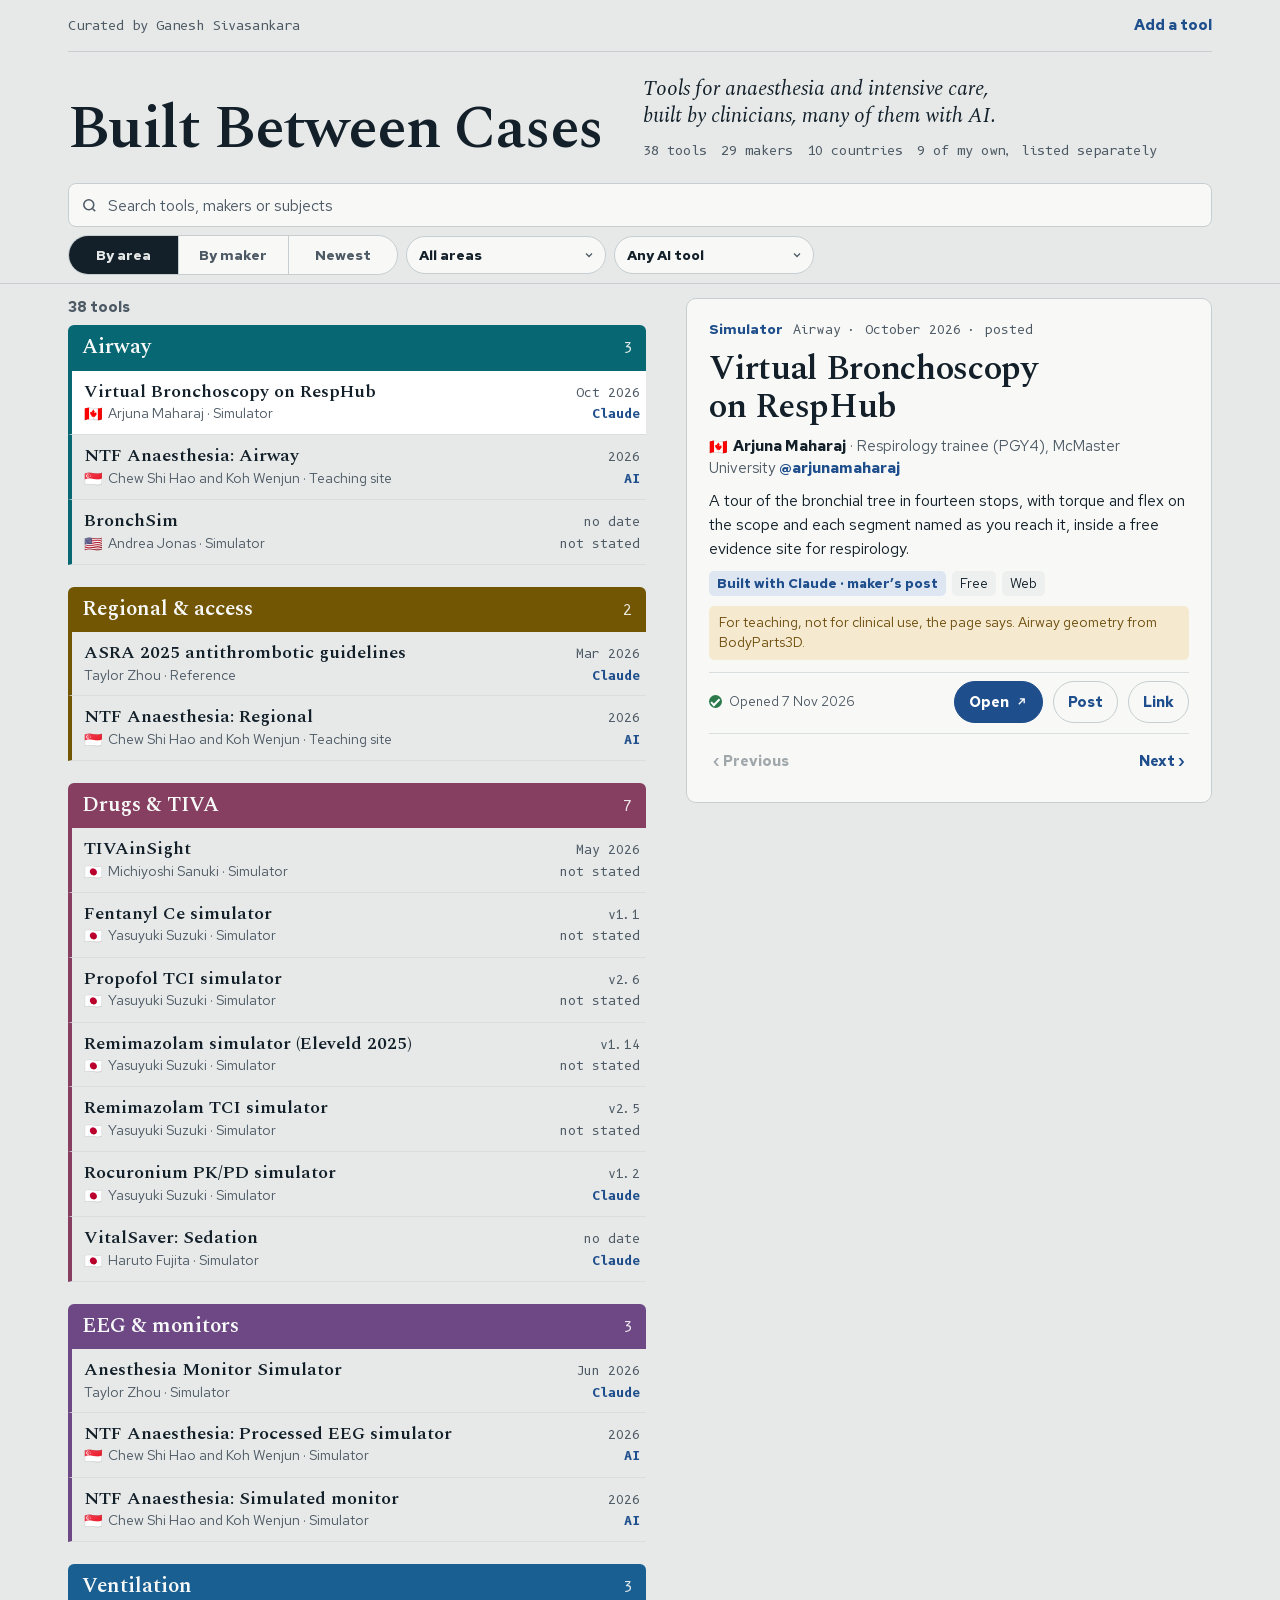
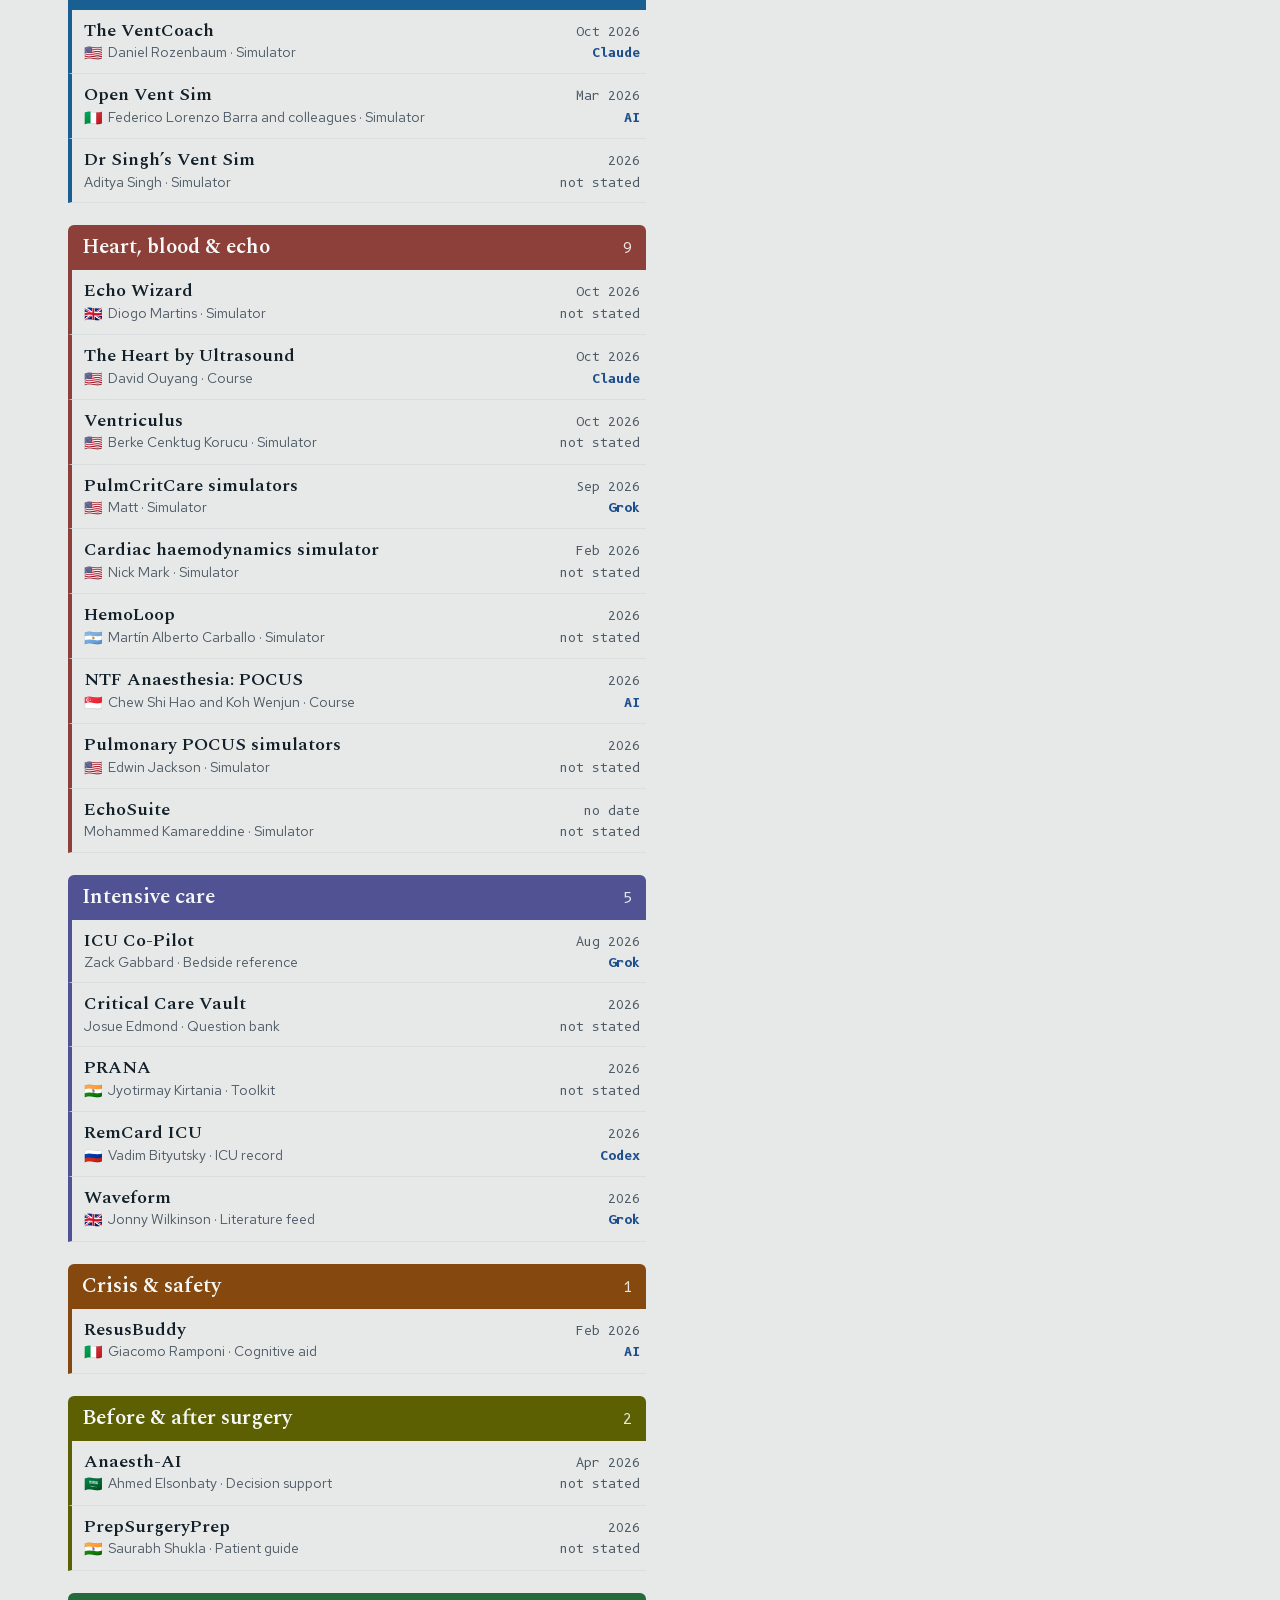
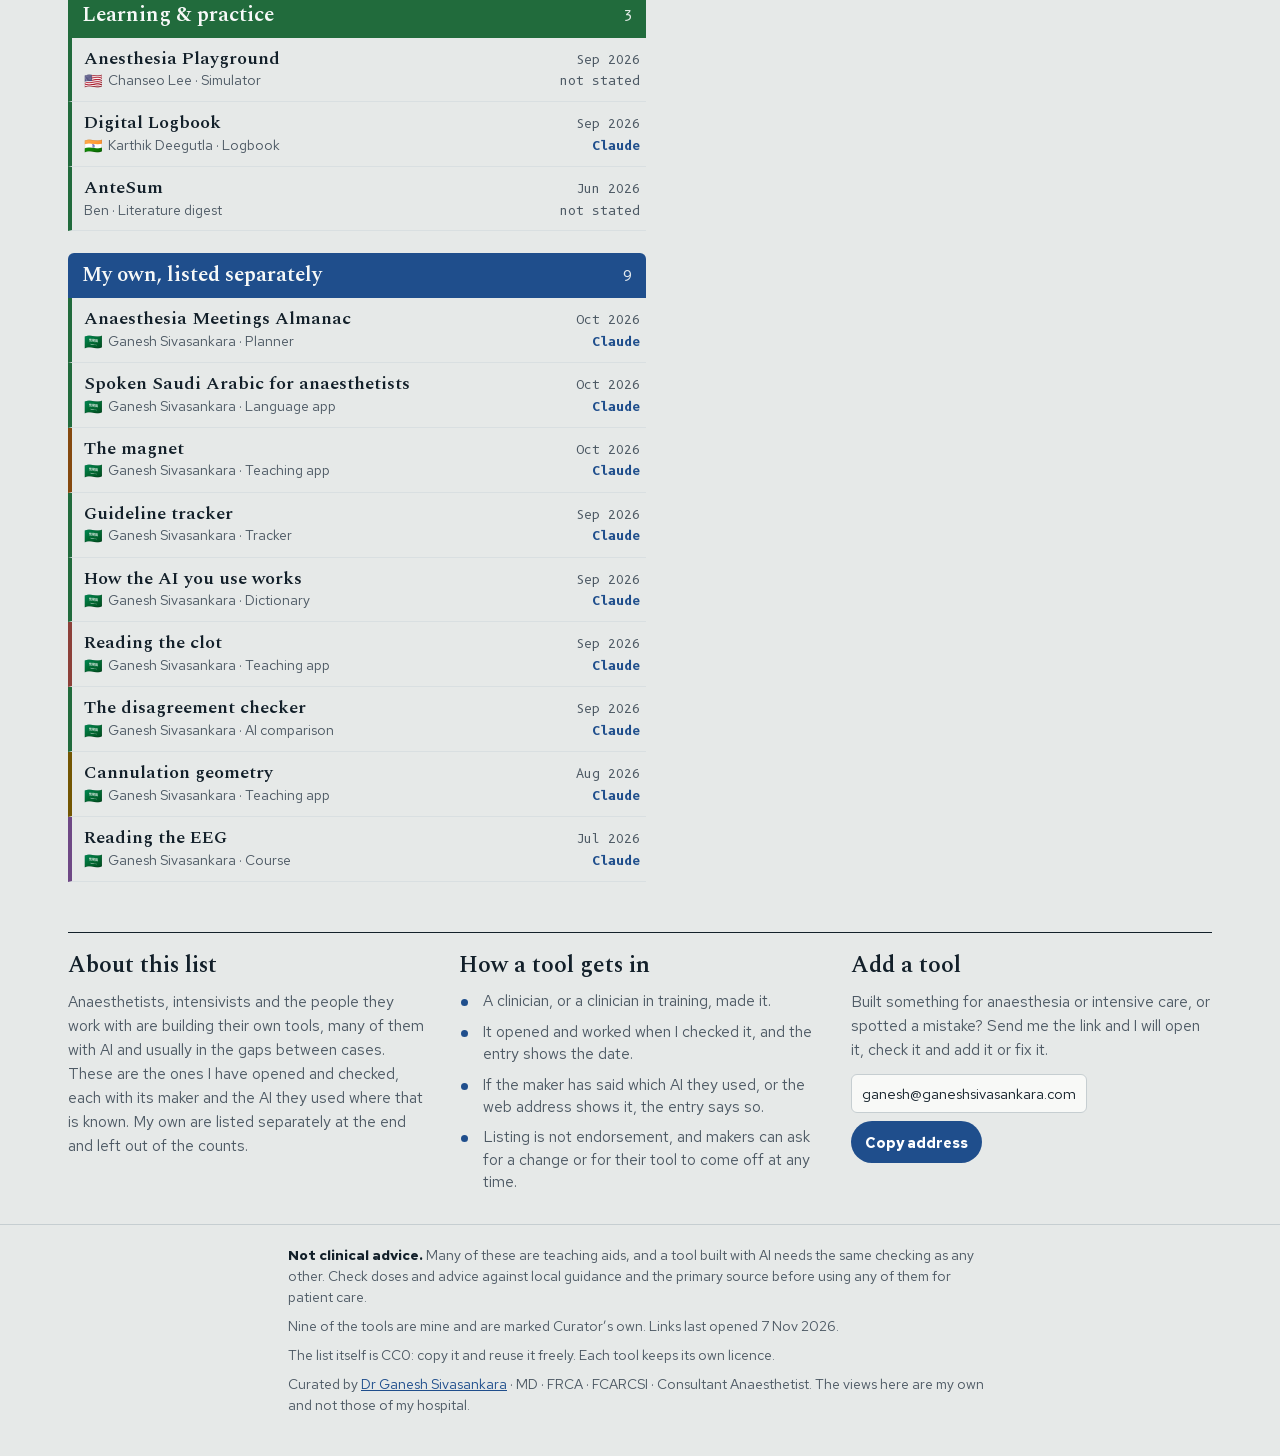
==== commit 0a9318db: "Add a tool: set the email address in Red Hat Text Co-Authored-By: Claude Fable 5.2 <noreply@anthropi" ====
--- a/index.html
+++ b/index.html
@@ -170,7 +170,7 @@
 .rules li{display:grid;grid-template-columns:16px minmax(0,1fr);gap:8px;font-size:15.5px;line-height:1.45;color:var(--ink-2)}
 .rules li::before{content:"";width:7px;height:7px;border-radius:50%;background:var(--accent);margin-top:9px;margin-left:2px}
 .mail{display:flex;flex-wrap:wrap;align-items:center;gap:8px 10px;margin-top:12px}
-.mail code{font-family:var(--mono);font-size:14.5px;background:var(--paper);border:1px solid var(--rule);border-radius:6px;padding:8px 10px;user-select:all;-webkit-user-select:all;overflow-wrap:anywhere}
+.mail code{font-family:var(--ui);font-size:14.5px;background:var(--paper);border:1px solid var(--rule);border-radius:6px;padding:8px 10px;user-select:all;-webkit-user-select:all;overflow-wrap:anywhere}
 .copy{min-height:42px;padding:0 14px;border-radius:999px;background:var(--accent);color:var(--on-accent);font-weight:700;font-size:14.5px}
 footer{margin-top:30px;border-top:1px solid var(--rule)}
 .foot{padding-block:20px 40px;color:var(--ink-2);font-size:14px;line-height:1.5;display:grid;gap:8px;max-width:74ch}
@@ -293,9 +293,9 @@
 {"id":"ventriculus","name":"Ventriculus","kind":"Simulator","url":"https://ventriculus.org/","maker":"Berke Cenktug Korucu","role":"Cardiology fellow, Bassett, Cooperstown, New York","cc":"US","x":"BerkeKorucuMD","areas":["heart","icu","periop"],"sum":"Ten free cardiology tools on one model of the heart, among them a cardiogenic shock simulator set in the cardiac ICU, a device programmer, an ECG atlas, an echo guide and a step-by-step perioperative cardiac consult on the 2024 AHA/ACC pathway.","built":null,"how":null,"proof":null,"when":"2026-10","cap":"posted","note":"For education, the maker says. The shock simulator needs a free account; the other nine open straight away. Most of the site is cardiology.","plat":"Web","free":true},
 {"id":"resphub-bronchoscopy","name":"Virtual Bronchoscopy on RespHub","kind":"Simulator","url":"https://resphub.com/virtual-bronchoscopy/","maker":"Arjuna Maharaj","role":"Respirology trainee (PGY4), McMaster University","cc":"CA","x":"arjunamaharaj","areas":["airway"],"sum":"A tour of the bronchial tree in fourteen stops, with torque and flex on the scope and each segment named as you reach it, inside a free evidence site for respirology.","built":"Claude","how":"post","proof":"https://x.com/arjunamaharaj/status/2111924919705694550","when":"2026-10","cap":"posted","note":"For teaching, not for clinical use, the page says. Airway geometry from BodyParts3D.","plat":"Web","free":true},
 {"id":"intro2echo","name":"The Heart by Ultrasound","kind":"Course","url":"https://intro2echo.com/","code":"https://github.com/douyang/echodemo","maker":"David Ouyang","role":"Cardiologist, Kaiser Permanente Northern California","cc":"US","x":"David_Ouyang","areas":["heart"],"sum":"Twenty-two chapters on echo, every image cut from one simulated 3D heart, with TTE and TEE probes you move freely, the eleven views of the basic perioperative TEE examination, and TAVR, M-TEER and T-TEER step by step.","built":"Claude Code","how":"post","proof":"https://x.com/David_Ouyang/status/2106890399214350709","when":"2026-10","cap":"posted","note":"No patient images: every echo is simulated. The code is public on GitHub, with no licence file.","plat":"Web","free":true},
-{"id":"ventcoach","name":"The VentCoach","kind":"Simulator","url":"https://simulator.themvedproject.com/","maker":"Daniel Rozenbaum","role":"Critical care physician, Indiana University School of Medicine","cc":"US","x":"DanRozenbaum","areas":["vent","icu"],"sum":"A ventilator simulator in VC, PC, PSV and PRVC with live waveforms and holds, built into a case-based curriculum of five modules, with a scenario builder for educators and free CME from Indiana University.","built":"Claude and Codex","how":"post","proof":null,"when":"2026-10","cap":"posted","note":"Educational use only, the page says. Part of the free MV-Ed Project; an optional account tracks the cases you finish. The maker says AI (Claude and Codex) built the interface, and that all the physiology and case scripts are his own.","plat":"Web","free":true},
+{"id":"ventcoach","name":"The VentCoach","kind":"Simulator","url":"https://simulator.themvedproject.com/","maker":"Daniel Rozenbaum","role":"Critical care physician, Indiana University School of Medicine","cc":"US","x":"DanRozenbaum","areas":["vent","icu"],"sum":"A ventilator simulator in VC, PC, PSV and PRVC with live waveforms and holds, built into a case-based curriculum of five modules, with a scenario builder for educators and free CME from Indiana University.","built":"Claude and Codex","how":"post","proof":"https://x.com/DanRozenbaum/status/2119857889649291610","when":"2026-10","cap":"posted","note":"Educational use only, the page says. Part of the free MV-Ed Project; an optional account tracks the cases you finish. The maker says AI (Claude and Codex) built the interface, and that all the physiology and case scripts are his own.","plat":"Web","free":true},
 {"id":"tivainsight","name":"TIVAinSight","kind":"Simulator","url":"https://msanuki.com/TIVAinSight/","more":[{"label":"App Store","url":"https://apps.apple.com/jp/app/tivainsight/id6818753452"}],"maker":"Michiyoshi Sanuki","role":"Anaesthetist, Hiroshima University","cc":"JP","x":"msanuki","areas":["drugs"],"sum":"Plasma and effect-site concentrations of propofol, remimazolam, remifentanil and fentanyl on seventeen PK/PD models, in manual, TCI and effect-site TCI modes, with a presentation mode for lectures; on the web and as free iPhone, iPad and Mac apps.","built":null,"how":null,"proof":null,"when":"2026-05","cap":"v1.0","note":"For education and research, the maker says, and not for dosing decisions on patients. Runs on the device and sends nothing anywhere.","plat":"Web · iOS · Mac","free":true},
-{"id":"pulmonary-pocus","name":"Pulmonary POCUS simulators","kind":"Simulator","url":"https://www.pulmonarypocus.com/simulators","more":[{"label":"VExUS lab","url":"https://www.pulmonarypocus.com/vexus-color-spectral-lab"}],"maker":"Edwin Jackson","role":"Pulmonary and critical care physician, Indiana University School of Medicine","cc":"US","x":"HoosierPocus","areas":["heart","icu"],"sum":"A dozen free simulators for critical care ultrasound: VExUS, with a new lab where you place the pulsed-wave Doppler gate and read the waveform against the ECG, plus LVOT VTI and RVSP, aortic stenosis, diastology, transcranial Doppler, a haemodynamic lab, M-mode and a TTE and TEE simulator.","built":null,"how":null,"proof":null,"when":"2026","cap":null,"note":"The VExUS Doppler lab was added in November 2026. Daniel Rozenbaum of The VentCoach is on the site's team. The simulators are free; the board-review guide is partly members-only.","plat":"Web","free":true},
+{"id":"pulmonary-pocus","name":"Pulmonary POCUS simulators","kind":"Simulator","url":"https://www.pulmonarypocus.com/simulators","more":[{"label":"VExUS lab","url":"https://www.pulmonarypocus.com/vexus-color-spectral-lab"}],"maker":"Edwin Jackson","role":"Pulmonary and critical care physician, Indiana University School of Medicine","cc":"US","x":"HoosierPocus","areas":["heart","icu"],"sum":"A dozen free simulators for critical care ultrasound: VExUS, with a new lab where you place the pulsed-wave Doppler gate and read the waveform against the ECG, plus LVOT VTI and RVSP, aortic stenosis, diastology, transcranial Doppler, a haemodynamic lab, M-mode and a TTE and TEE simulator.","built":null,"how":null,"proof":null,"when":"2026","cap":null,"note":"The VExUS Doppler lab was added in November 2026. Daniel Rozenbaum of The VentCoach is on the site’s team. The simulators are free; the board-review guide is partly members-only.","plat":"Web","free":true},
 {"id":"echo-wizard","name":"Echo Wizard","kind":"Simulator","url":"https://echo-wizard.com/","more":[{"label":"LV function","url":"https://echo-wizard.com/lvfunction/"}],"maker":"Diogo Martins","role":"Clinical scientist in cardiac imaging, NHS, United Kingdom","cc":"GB","x":"diogopmartins","areas":["heart"],"sum":"Free echo simulators for LV function (visual EF and wall motion on the 17-segment bullseye), the right ventricle, dobutamine stress echo and the mitral valve, every case generated from a model of a beating heart so the answer is exact.","built":null,"how":null,"proof":null,"when":"2026-10","cap":null,"note":"For educational simulation under a clinical tutor, the site says, and not for clinical use. The first three cases open without an account, then a free email code.","plat":"Web","free":true},
 {"id":"reading-the-eeg","name":"Reading the EEG","kind":"Course","url":"https://ganeshsivasankara.com/reading-the-eeg/","maker":"Ganesh Sivasankara","role":"Consultant Anaesthetist","cc":"SA","x":"gianthealer","areas":["eeg"],"sum":"A course on the anaesthetic EEG for anaesthesia residents, built around a live trace and spectrogram you can freeze and read.","built":"Claude","how":"own","proof":null,"when":"2026-07","cap":"live","note":null,"plat":"Web","free":true,"mine":true},
 {"id":"reading-the-clot","name":"Reading the clot","kind":"Teaching app","url":"https://ganeshsivasankara.com/reading-the-clot/","maker":"Ganesh Sivasankara","role":"Consultant Anaesthetist","cc":"SA","x":"gianthealer","areas":["heart"],"sum":"The TEG and ROTEM trace in seventeen cards: the five numbers, each defect beside the normal trace with what to give for it, drills and a plot of your own numbers.","built":"Claude","how":"own","proof":null,"when":"2026-09","cap":"live","note":null,"plat":"Web","free":true,"mine":true},
@@ -314,7 +314,7 @@
 const OWN = ALL.filter(t => t.mine), OTHERS = ALL.filter(t => !t.mine);
   const AREAS = [['airway','Airway'],['regional','Regional & access'],['drugs','Drugs & TIVA'],['eeg','EEG & monitors'],['vent','Ventilation'],['heart','Heart, blood & echo'],['icu','Intensive care'],['safety','Crisis & safety'],['periop','Before & after surgery'],['learning','Learning & practice']];
   const AREA = Object.fromEntries(AREAS);
-  const BUILT = [['any','Any AI tool'],['Claude','Claude'],['Grok Build','Grok Build'],['OpenAI Codex','OpenAI Codex'],['Google AI Studio','Google AI Studio'],['named','AI, tool not named'],['none','AI not stated']];
+  const BUILT = [['any','Any AI tool'],['Claude','Claude'],['Grok Build','Grok Build'],['OpenAI Codex','OpenAI Codex'],['named','AI, tool not named'],['none','AI not stated']];
   const HOW = {post:'maker’s post', email:'maker’s email', address:'from its address', code:'from its code', page:'from its page', site:'makers’ site', own:''};
   const MON = ['Jan','Feb','Mar','Apr','May','Jun','Jul','Aug','Sep','Oct','Nov','Dec'];
   const MONTH = ['January','February','March','April','May','June','July','August','September','October','November','December'];
@@ -340,7 +340,7 @@
 
   function match(t){
     if (S.area && !t.areas.includes(S.area)) return false;
-    if (S.built !== 'any' && family(t) !== S.built) return false;
+    if (S.built !== 'any' && family(t) !== S.built && !(S.built === 'OpenAI Codex' && /Codex/.test(t.built || ''))) return false;
     if (S.q) { const h = hay.get(t.id); if (!norm(S.q).split(/\s+/).filter(Boolean).every(w => h.includes(w))) return false; }
     return true;
   }
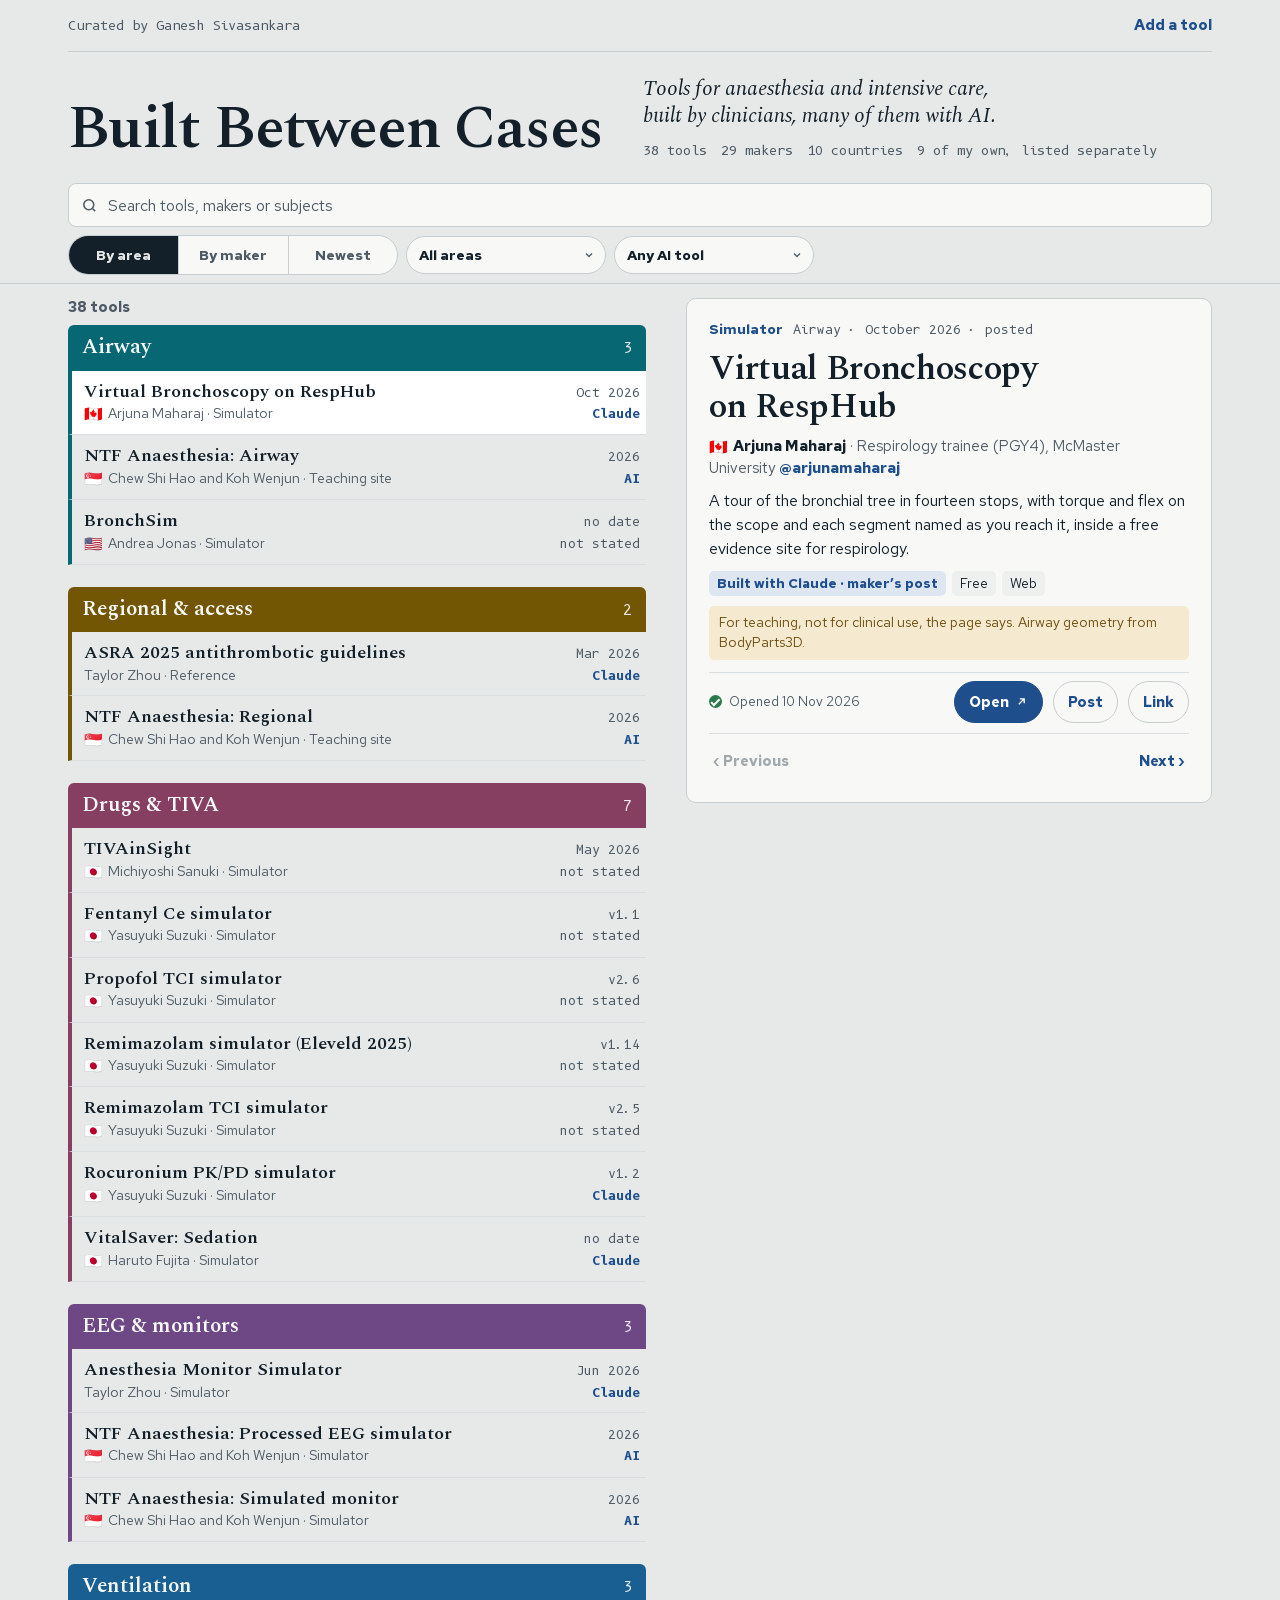
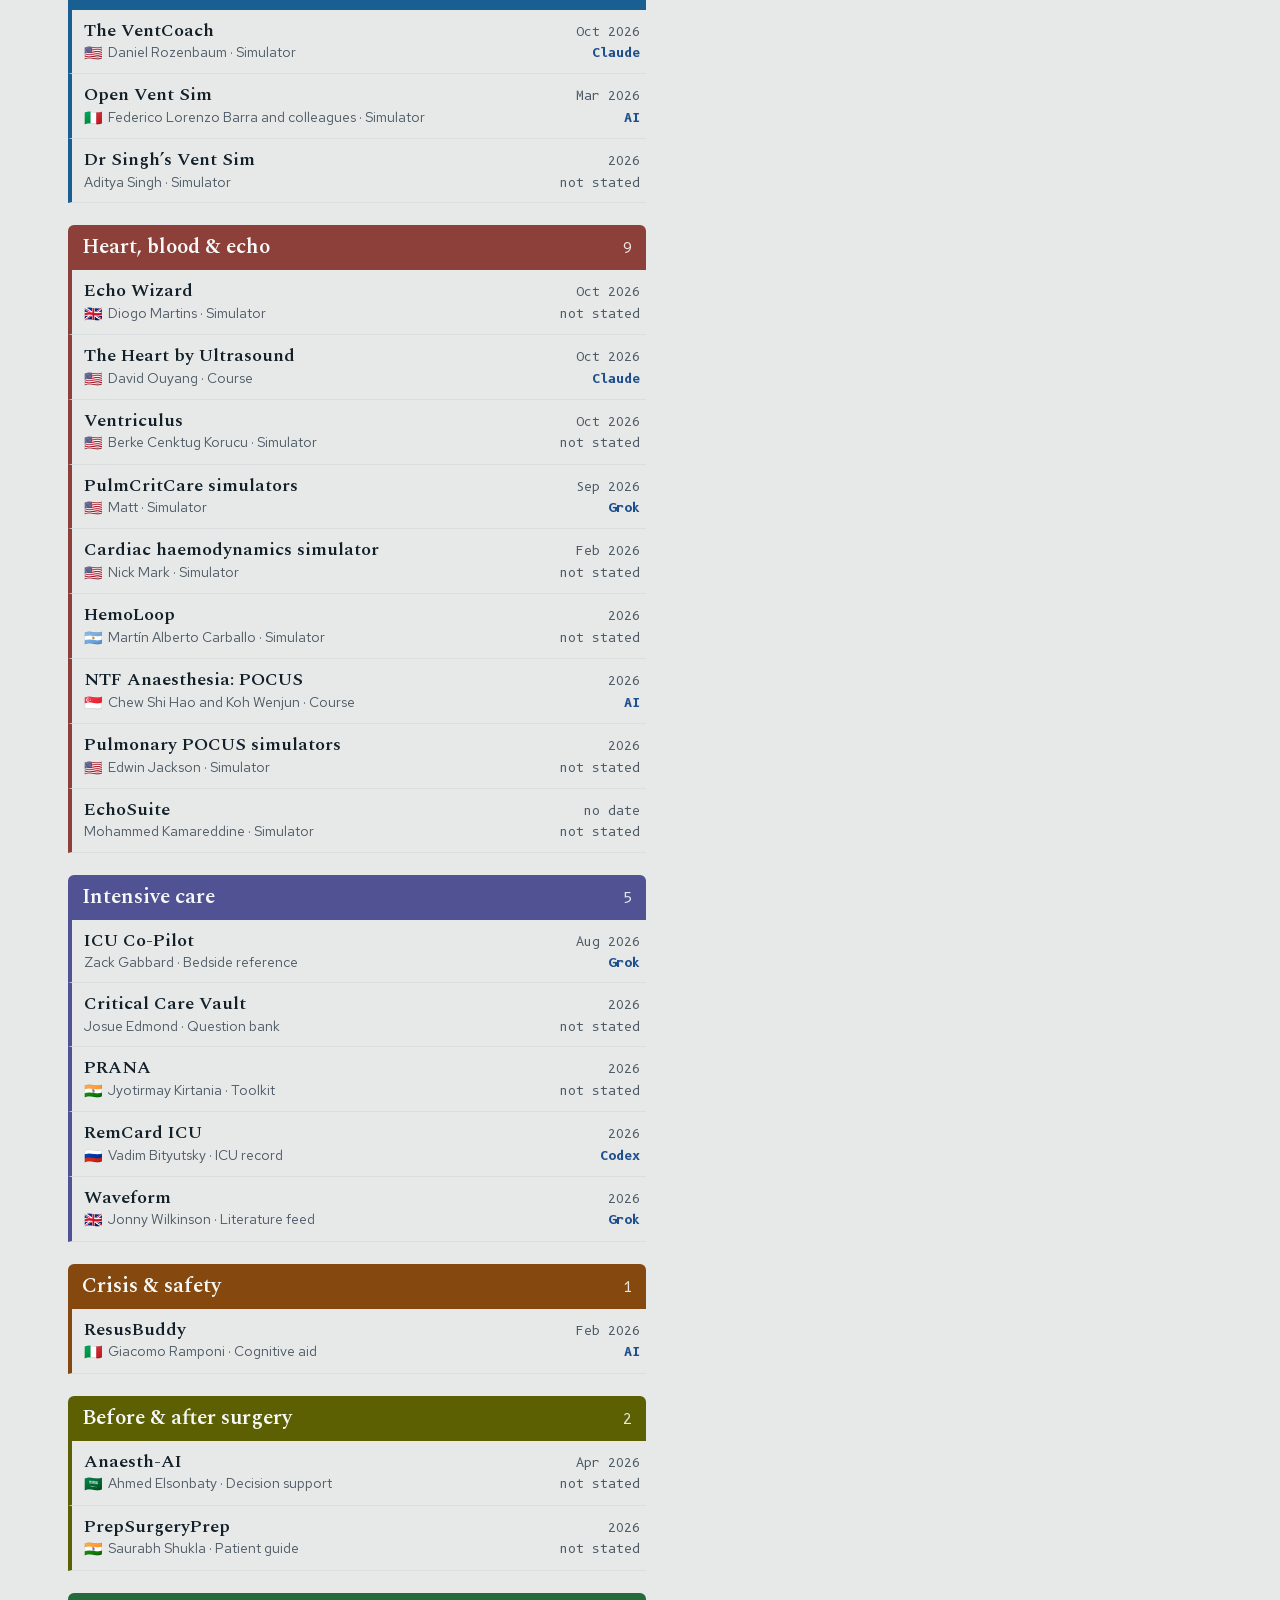
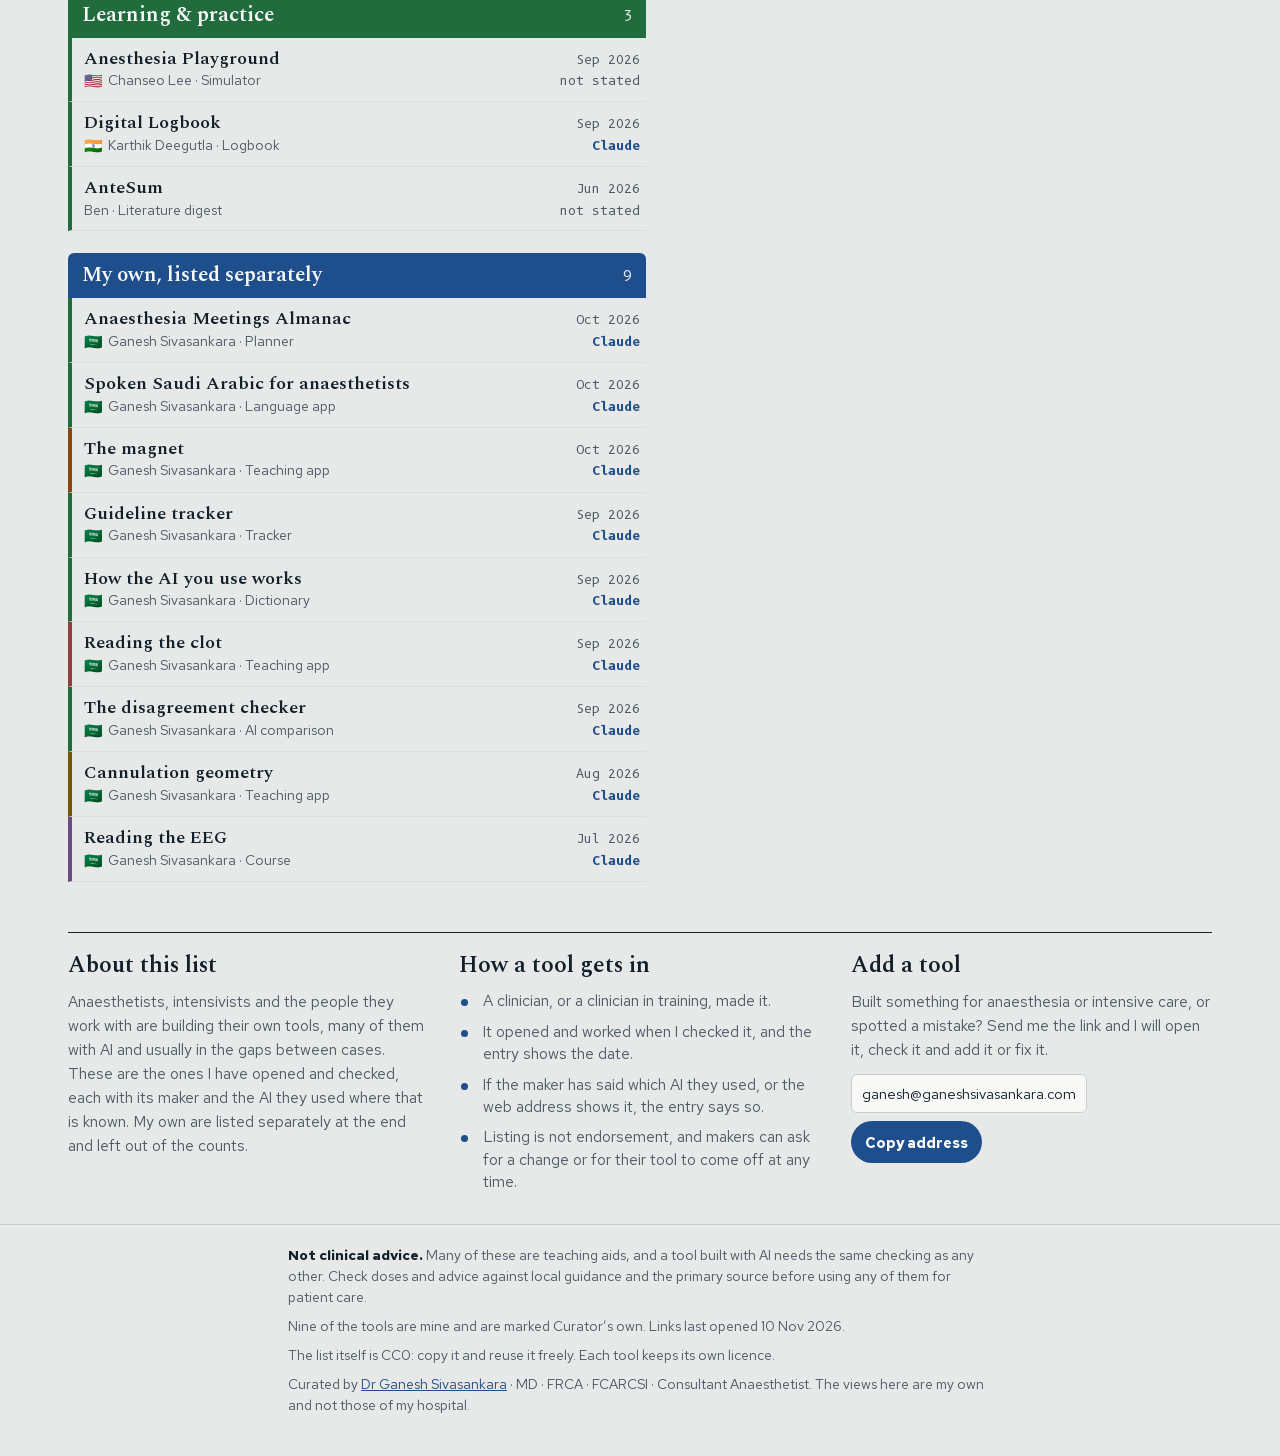
==== commit d204cd78: "Links opened 10 Nov 2026: all 56 opened in today's check Co-Authored-By: Claude Fable 5.2 <noreply@a" ====
--- a/index.html
+++ b/index.html
@@ -28,7 +28,7 @@
 <link rel="icon" href="icon.png">
 <link rel="apple-touch-icon" href="icon.png">
 <link rel="stylesheet" href="fonts/fonts.css">
-<script type="application/ld+json">{"@context":"https://schema.org","@type":"CollectionPage","name":"Built Between Cases","url":"https://ganeshsivasankara.com/built-between-cases/","description":"Tools for anaesthesia and intensive care, built by clinicians, many of them with AI. Each one opened and checked, with its maker named.","inLanguage":"en-GB","dateModified":"2026-11-07","license":"https://creativecommons.org/publicdomain/zero/1.0/","author":{"@type":"Person","@id":"https://ganeshsivasankara.com/#person","name":"Ganesh Sivasankara","url":"https://ganeshsivasankara.com/"},"mainEntity":{"@type":"ItemList","numberOfItems":47,"itemListElement":[{"@type":"ListItem","position":1,"item":{"@type":"CreativeWork","name":"ASRA 2025 antithrombotic guidelines","url":"https://asra2025guidelines.bolt.host/","author":{"@type":"Person","name":"Taylor Zhou"}}},{"@type":"ListItem","position":2,"item":{"@type":"CreativeWork","name":"Anesthesia Monitor Simulator","url":"https://y-psi-lilac.vercel.app/monitor","author":{"@type":"Person","name":"Taylor Zhou"}}},{"@type":"ListItem","position":3,"item":{"@type":"CreativeWork","name":"ICU Co-Pilot","url":"https://icu-copilot.grok.me/","author":{"@type":"Person","name":"Zack Gabbard"}}},{"@type":"ListItem","position":4,"item":{"@type":"CreativeWork","name":"PulmCritCare simulators","url":"https://pulmcritcare-simulation.vercel.app/","author":{"@type":"Person","name":"Matt"}}},{"@type":"ListItem","position":5,"item":{"@type":"CreativeWork","name":"ResusBuddy","url":"https://www.resusbuddy.com/","author":{"@type":"Person","name":"Giacomo Ramponi"}}},{"@type":"ListItem","position":6,"item":{"@type":"CreativeWork","name":"Open Vent Sim","url":"https://open-vent-sim-463957736408.europe-west1.run.app","author":{"@type":"Person","name":"Federico Lorenzo Barra and colleagues"}}},{"@type":"ListItem","position":7,"item":{"@type":"CreativeWork","name":"RemCard ICU","url":"https://donkiton.github.io/rem_site/en/demo/","author":{"@type":"Person","name":"Vadim Bityutsky"}}},{"@type":"ListItem","position":8,"item":{"@type":"CreativeWork","name":"Digital Logbook","url":"https://logbook.karthikmd.com","author":{"@type":"Person","name":"Karthik Deegutla"}}},{"@type":"ListItem","position":9,"item":{"@type":"CreativeWork","name":"NTF Anaesthesia: Airway","url":"https://airway.anantf.com","author":{"@type":"Person","name":"Chew Shi Hao and Koh Wenjun"}}},{"@type":"ListItem","position":10,"item":{"@type":"CreativeWork","name":"NTF Anaesthesia: Regional","url":"https://regional.anantf.com","author":{"@type":"Person","name":"Chew Shi Hao and Koh Wenjun"}}},{"@type":"ListItem","position":11,"item":{"@type":"CreativeWork","name":"NTF Anaesthesia: POCUS","url":"https://pocus.anantf.com","author":{"@type":"Person","name":"Chew Shi Hao and Koh Wenjun"}}},{"@type":"ListItem","position":12,"item":{"@type":"CreativeWork","name":"NTF Anaesthesia: Processed EEG simulator","url":"https://eeg.anantf.com/","author":{"@type":"Person","name":"Chew Shi Hao and Koh Wenjun"}}},{"@type":"ListItem","position":13,"item":{"@type":"CreativeWork","name":"NTF Anaesthesia: Simulated monitor","url":"https://sim.anantf.com/","author":{"@type":"Person","name":"Chew Shi Hao and Koh Wenjun"}}},{"@type":"ListItem","position":14,"item":{"@type":"CreativeWork","name":"Waveform","url":"https://icuwaveform.grok.me/","author":{"@type":"Person","name":"Jonny Wilkinson"}}},{"@type":"ListItem","position":15,"item":{"@type":"CreativeWork","name":"Propofol TCI simulator","url":"https://ysuzuki1978.github.io/propofol-tci-simulator/","author":{"@type":"Person","name":"Yasuyuki Suzuki"}}},{"@type":"ListItem","position":16,"item":{"@type":"CreativeWork","name":"Remimazolam TCI simulator","url":"https://remimazolam-tci-simulator.vercel.app","author":{"@type":"Person","name":"Yasuyuki Suzuki"}}},{"@type":"ListItem","position":17,"item":{"@type":"CreativeWork","name":"Remimazolam simulator (Eleveld 2025)","url":"https://ysuzuki1978.github.io/remimazolam-eleveld-simulator/","author":{"@type":"Person","name":"Yasuyuki Suzuki"}}},{"@type":"ListItem","position":18,"item":{"@type":"CreativeWork","name":"Fentanyl Ce simulator","url":"https://ysuzuki1978.github.io/fentanyl-ce-simulator/","author":{"@type":"Person","name":"Yasuyuki Suzuki"}}},{"@type":"ListItem","position":19,"item":{"@type":"CreativeWork","name":"Rocuronium PK/PD simulator","url":"https://ysuzuki1978.github.io/rocuronium-pkpd-simulator/","author":{"@type":"Person","name":"Yasuyuki Suzuki"}}},{"@type":"ListItem","position":20,"item":{"@type":"CreativeWork","name":"Anaesth-AI","url":"https://www.anaesthesia-ai.com","author":{"@type":"Person","name":"Ahmed Elsonbaty"}}},{"@type":"ListItem","position":21,"item":{"@type":"CreativeWork","name":"Anesthesia Playground","url":"https://anesthesia.guide","author":{"@type":"Person","name":"Chanseo Lee"}}},{"@type":"ListItem","position":22,"item":{"@type":"CreativeWork","name":"AnteSum","url":"https://antesum.com","author":{"@type":"Person","name":"Ben"}}},{"@type":"ListItem","position":23,"item":{"@type":"CreativeWork","name":"PRANA","url":"https://github.com/hodanesthtmcvns-stack/jk","author":{"@type":"Person","name":"Jyotirmay Kirtania"}}},{"@type":"ListItem","position":24,"item":{"@type":"CreativeWork","name":"Dr Singh’s Vent Sim","url":"https://dradityaaiims-cloud.github.io/vent-sim/","author":{"@type":"Person","name":"Aditya Singh"}}},{"@type":"ListItem","position":25,"item":{"@type":"CreativeWork","name":"Cardiac haemodynamics simulator","url":"https://nickmmark.github.io/pressure-volume-loops/","author":{"@type":"Person","name":"Nick Mark"}}},{"@type":"ListItem","position":26,"item":{"@type":"CreativeWork","name":"PrepSurgeryPrep","url":"https://prepsurgeryprep.com/","author":{"@type":"Person","name":"Saurabh Shukla"}}},{"@type":"ListItem","position":27,"item":{"@type":"CreativeWork","name":"HemoLoop","url":"https://hemoloop001.netlify.app/","author":{"@type":"Person","name":"Martín Alberto Carballo"}}},{"@type":"ListItem","position":28,"item":{"@type":"CreativeWork","name":"Critical Care Vault","url":"https://criticalcarevault.com/","author":{"@type":"Person","name":"Josue Edmond"}}},{"@type":"ListItem","position":29,"item":{"@type":"CreativeWork","name":"BronchSim","url":"https://bronchsimulator.com","author":{"@type":"Person","name":"Andrea Jonas"}}},{"@type":"ListItem","position":30,"item":{"@type":"CreativeWork","name":"EchoSuite","url":"https://echosuite.app/","author":{"@type":"Person","name":"Mohammed Kamareddine"}}},{"@type":"ListItem","position":31,"item":{"@type":"CreativeWork","name":"VitalSaver: Sedation","url":"https://vitalsaver.fjanesth.com/world/sedation","author":{"@type":"Person","name":"Haruto Fujita"}}},{"@type":"ListItem","position":32,"item":{"@type":"CreativeWork","name":"Ventriculus","url":"https://ventriculus.org/","author":{"@type":"Person","name":"Berke Cenktug Korucu"}}},{"@type":"ListItem","position":33,"item":{"@type":"CreativeWork","name":"Virtual Bronchoscopy on RespHub","url":"https://resphub.com/virtual-bronchoscopy/","author":{"@type":"Person","name":"Arjuna Maharaj"}}},{"@type":"ListItem","position":34,"item":{"@type":"CreativeWork","name":"The Heart by Ultrasound","url":"https://intro2echo.com/","author":{"@type":"Person","name":"David Ouyang"}}},{"@type":"ListItem","position":35,"item":{"@type":"CreativeWork","name":"The VentCoach","url":"https://simulator.themvedproject.com/","author":{"@type":"Person","name":"Daniel Rozenbaum"}}},{"@type":"ListItem","position":36,"item":{"@type":"CreativeWork","name":"TIVAinSight","url":"https://msanuki.com/TIVAinSight/","author":{"@type":"Person","name":"Michiyoshi Sanuki"}}},{"@type":"ListItem","position":37,"item":{"@type":"CreativeWork","name":"Pulmonary POCUS simulators","url":"https://www.pulmonarypocus.com/simulators","author":{"@type":"Person","name":"Edwin Jackson"}}},{"@type":"ListItem","position":38,"item":{"@type":"CreativeWork","name":"Echo Wizard","url":"https://echo-wizard.com/","author":{"@type":"Person","name":"Diogo Martins"}}},{"@type":"ListItem","position":39,"item":{"@type":"CreativeWork","name":"Reading the EEG","url":"https://ganeshsivasankara.com/reading-the-eeg/","author":{"@type":"Person","name":"Ganesh Sivasankara"}}},{"@type":"ListItem","position":40,"item":{"@type":"CreativeWork","name":"Reading the clot","url":"https://ganeshsivasankara.com/reading-the-clot/","author":{"@type":"Person","name":"Ganesh Sivasankara"}}},{"@type":"ListItem","position":41,"item":{"@type":"CreativeWork","name":"Cannulation geometry","url":"https://ganeshsivasankara.com/cannulation-geometry/","author":{"@type":"Person","name":"Ganesh Sivasankara"}}},{"@type":"ListItem","position":42,"item":{"@type":"CreativeWork","name":"The magnet","url":"https://ganeshsivasankara.com/the-magnet/","author":{"@type":"Person","name":"Ganesh Sivasankara"}}},{"@type":"ListItem","position":43,"item":{"@type":"CreativeWork","name":"How the AI you use works","url":"https://ganeshsivasankara.com/how-the-ai-works/","author":{"@type":"Person","name":"Ganesh Sivasankara"}}},{"@type":"ListItem","position":44,"item":{"@type":"CreativeWork","name":"Spoken Saudi Arabic for anaesthetists","url":"https://ganeshsivasankara.com/spoken-saudi-arabic/","author":{"@type":"Person","name":"Ganesh Sivasankara"}}},{"@type":"ListItem","position":45,"item":{"@type":"CreativeWork","name":"The disagreement checker","url":"https://ganeshsivasankara.com/bp-targets/","author":{"@type":"Person","name":"Ganesh Sivasankara"}}},{"@type":"ListItem","position":46,"item":{"@type":"CreativeWork","name":"Guideline tracker","url":"https://ganeshsivasankara.com/guideline-tracker/","author":{"@type":"Person","name":"Ganesh Sivasankara"}}},{"@type":"ListItem","position":47,"item":{"@type":"CreativeWork","name":"Anaesthesia Meetings Almanac","url":"https://ganeshsivasankara.com/anaesthesia-meetings/","author":{"@type":"Person","name":"Ganesh Sivasankara"}}}]}}</script>
+<script type="application/ld+json">{"@context":"https://schema.org","@type":"CollectionPage","name":"Built Between Cases","url":"https://ganeshsivasankara.com/built-between-cases/","description":"Tools for anaesthesia and intensive care, built by clinicians, many of them with AI. Each one opened and checked, with its maker named.","inLanguage":"en-GB","dateModified":"2026-11-10","license":"https://creativecommons.org/publicdomain/zero/1.0/","author":{"@type":"Person","@id":"https://ganeshsivasankara.com/#person","name":"Ganesh Sivasankara","url":"https://ganeshsivasankara.com/"},"mainEntity":{"@type":"ItemList","numberOfItems":47,"itemListElement":[{"@type":"ListItem","position":1,"item":{"@type":"CreativeWork","name":"ASRA 2025 antithrombotic guidelines","url":"https://asra2025guidelines.bolt.host/","author":{"@type":"Person","name":"Taylor Zhou"}}},{"@type":"ListItem","position":2,"item":{"@type":"CreativeWork","name":"Anesthesia Monitor Simulator","url":"https://y-psi-lilac.vercel.app/monitor","author":{"@type":"Person","name":"Taylor Zhou"}}},{"@type":"ListItem","position":3,"item":{"@type":"CreativeWork","name":"ICU Co-Pilot","url":"https://icu-copilot.grok.me/","author":{"@type":"Person","name":"Zack Gabbard"}}},{"@type":"ListItem","position":4,"item":{"@type":"CreativeWork","name":"PulmCritCare simulators","url":"https://pulmcritcare-simulation.vercel.app/","author":{"@type":"Person","name":"Matt"}}},{"@type":"ListItem","position":5,"item":{"@type":"CreativeWork","name":"ResusBuddy","url":"https://www.resusbuddy.com/","author":{"@type":"Person","name":"Giacomo Ramponi"}}},{"@type":"ListItem","position":6,"item":{"@type":"CreativeWork","name":"Open Vent Sim","url":"https://open-vent-sim-463957736408.europe-west1.run.app","author":{"@type":"Person","name":"Federico Lorenzo Barra and colleagues"}}},{"@type":"ListItem","position":7,"item":{"@type":"CreativeWork","name":"RemCard ICU","url":"https://donkiton.github.io/rem_site/en/demo/","author":{"@type":"Person","name":"Vadim Bityutsky"}}},{"@type":"ListItem","position":8,"item":{"@type":"CreativeWork","name":"Digital Logbook","url":"https://logbook.karthikmd.com","author":{"@type":"Person","name":"Karthik Deegutla"}}},{"@type":"ListItem","position":9,"item":{"@type":"CreativeWork","name":"NTF Anaesthesia: Airway","url":"https://airway.anantf.com","author":{"@type":"Person","name":"Chew Shi Hao and Koh Wenjun"}}},{"@type":"ListItem","position":10,"item":{"@type":"CreativeWork","name":"NTF Anaesthesia: Regional","url":"https://regional.anantf.com","author":{"@type":"Person","name":"Chew Shi Hao and Koh Wenjun"}}},{"@type":"ListItem","position":11,"item":{"@type":"CreativeWork","name":"NTF Anaesthesia: POCUS","url":"https://pocus.anantf.com","author":{"@type":"Person","name":"Chew Shi Hao and Koh Wenjun"}}},{"@type":"ListItem","position":12,"item":{"@type":"CreativeWork","name":"NTF Anaesthesia: Processed EEG simulator","url":"https://eeg.anantf.com/","author":{"@type":"Person","name":"Chew Shi Hao and Koh Wenjun"}}},{"@type":"ListItem","position":13,"item":{"@type":"CreativeWork","name":"NTF Anaesthesia: Simulated monitor","url":"https://sim.anantf.com/","author":{"@type":"Person","name":"Chew Shi Hao and Koh Wenjun"}}},{"@type":"ListItem","position":14,"item":{"@type":"CreativeWork","name":"Waveform","url":"https://icuwaveform.grok.me/","author":{"@type":"Person","name":"Jonny Wilkinson"}}},{"@type":"ListItem","position":15,"item":{"@type":"CreativeWork","name":"Propofol TCI simulator","url":"https://ysuzuki1978.github.io/propofol-tci-simulator/","author":{"@type":"Person","name":"Yasuyuki Suzuki"}}},{"@type":"ListItem","position":16,"item":{"@type":"CreativeWork","name":"Remimazolam TCI simulator","url":"https://remimazolam-tci-simulator.vercel.app","author":{"@type":"Person","name":"Yasuyuki Suzuki"}}},{"@type":"ListItem","position":17,"item":{"@type":"CreativeWork","name":"Remimazolam simulator (Eleveld 2025)","url":"https://ysuzuki1978.github.io/remimazolam-eleveld-simulator/","author":{"@type":"Person","name":"Yasuyuki Suzuki"}}},{"@type":"ListItem","position":18,"item":{"@type":"CreativeWork","name":"Fentanyl Ce simulator","url":"https://ysuzuki1978.github.io/fentanyl-ce-simulator/","author":{"@type":"Person","name":"Yasuyuki Suzuki"}}},{"@type":"ListItem","position":19,"item":{"@type":"CreativeWork","name":"Rocuronium PK/PD simulator","url":"https://ysuzuki1978.github.io/rocuronium-pkpd-simulator/","author":{"@type":"Person","name":"Yasuyuki Suzuki"}}},{"@type":"ListItem","position":20,"item":{"@type":"CreativeWork","name":"Anaesth-AI","url":"https://www.anaesthesia-ai.com","author":{"@type":"Person","name":"Ahmed Elsonbaty"}}},{"@type":"ListItem","position":21,"item":{"@type":"CreativeWork","name":"Anesthesia Playground","url":"https://anesthesia.guide","author":{"@type":"Person","name":"Chanseo Lee"}}},{"@type":"ListItem","position":22,"item":{"@type":"CreativeWork","name":"AnteSum","url":"https://antesum.com","author":{"@type":"Person","name":"Ben"}}},{"@type":"ListItem","position":23,"item":{"@type":"CreativeWork","name":"PRANA","url":"https://github.com/hodanesthtmcvns-stack/jk","author":{"@type":"Person","name":"Jyotirmay Kirtania"}}},{"@type":"ListItem","position":24,"item":{"@type":"CreativeWork","name":"Dr Singh’s Vent Sim","url":"https://dradityaaiims-cloud.github.io/vent-sim/","author":{"@type":"Person","name":"Aditya Singh"}}},{"@type":"ListItem","position":25,"item":{"@type":"CreativeWork","name":"Cardiac haemodynamics simulator","url":"https://nickmmark.github.io/pressure-volume-loops/","author":{"@type":"Person","name":"Nick Mark"}}},{"@type":"ListItem","position":26,"item":{"@type":"CreativeWork","name":"PrepSurgeryPrep","url":"https://prepsurgeryprep.com/","author":{"@type":"Person","name":"Saurabh Shukla"}}},{"@type":"ListItem","position":27,"item":{"@type":"CreativeWork","name":"HemoLoop","url":"https://hemoloop001.netlify.app/","author":{"@type":"Person","name":"Martín Alberto Carballo"}}},{"@type":"ListItem","position":28,"item":{"@type":"CreativeWork","name":"Critical Care Vault","url":"https://criticalcarevault.com/","author":{"@type":"Person","name":"Josue Edmond"}}},{"@type":"ListItem","position":29,"item":{"@type":"CreativeWork","name":"BronchSim","url":"https://bronchsimulator.com","author":{"@type":"Person","name":"Andrea Jonas"}}},{"@type":"ListItem","position":30,"item":{"@type":"CreativeWork","name":"EchoSuite","url":"https://echosuite.app/","author":{"@type":"Person","name":"Mohammed Kamareddine"}}},{"@type":"ListItem","position":31,"item":{"@type":"CreativeWork","name":"VitalSaver: Sedation","url":"https://vitalsaver.fjanesth.com/world/sedation","author":{"@type":"Person","name":"Haruto Fujita"}}},{"@type":"ListItem","position":32,"item":{"@type":"CreativeWork","name":"Ventriculus","url":"https://ventriculus.org/","author":{"@type":"Person","name":"Berke Cenktug Korucu"}}},{"@type":"ListItem","position":33,"item":{"@type":"CreativeWork","name":"Virtual Bronchoscopy on RespHub","url":"https://resphub.com/virtual-bronchoscopy/","author":{"@type":"Person","name":"Arjuna Maharaj"}}},{"@type":"ListItem","position":34,"item":{"@type":"CreativeWork","name":"The Heart by Ultrasound","url":"https://intro2echo.com/","author":{"@type":"Person","name":"David Ouyang"}}},{"@type":"ListItem","position":35,"item":{"@type":"CreativeWork","name":"The VentCoach","url":"https://simulator.themvedproject.com/","author":{"@type":"Person","name":"Daniel Rozenbaum"}}},{"@type":"ListItem","position":36,"item":{"@type":"CreativeWork","name":"TIVAinSight","url":"https://msanuki.com/TIVAinSight/","author":{"@type":"Person","name":"Michiyoshi Sanuki"}}},{"@type":"ListItem","position":37,"item":{"@type":"CreativeWork","name":"Pulmonary POCUS simulators","url":"https://www.pulmonarypocus.com/simulators","author":{"@type":"Person","name":"Edwin Jackson"}}},{"@type":"ListItem","position":38,"item":{"@type":"CreativeWork","name":"Echo Wizard","url":"https://echo-wizard.com/","author":{"@type":"Person","name":"Diogo Martins"}}},{"@type":"ListItem","position":39,"item":{"@type":"CreativeWork","name":"Reading the EEG","url":"https://ganeshsivasankara.com/reading-the-eeg/","author":{"@type":"Person","name":"Ganesh Sivasankara"}}},{"@type":"ListItem","position":40,"item":{"@type":"CreativeWork","name":"Reading the clot","url":"https://ganeshsivasankara.com/reading-the-clot/","author":{"@type":"Person","name":"Ganesh Sivasankara"}}},{"@type":"ListItem","position":41,"item":{"@type":"CreativeWork","name":"Cannulation geometry","url":"https://ganeshsivasankara.com/cannulation-geometry/","author":{"@type":"Person","name":"Ganesh Sivasankara"}}},{"@type":"ListItem","position":42,"item":{"@type":"CreativeWork","name":"The magnet","url":"https://ganeshsivasankara.com/the-magnet/","author":{"@type":"Person","name":"Ganesh Sivasankara"}}},{"@type":"ListItem","position":43,"item":{"@type":"CreativeWork","name":"How the AI you use works","url":"https://ganeshsivasankara.com/how-the-ai-works/","author":{"@type":"Person","name":"Ganesh Sivasankara"}}},{"@type":"ListItem","position":44,"item":{"@type":"CreativeWork","name":"Spoken Saudi Arabic for anaesthetists","url":"https://ganeshsivasankara.com/spoken-saudi-arabic/","author":{"@type":"Person","name":"Ganesh Sivasankara"}}},{"@type":"ListItem","position":45,"item":{"@type":"CreativeWork","name":"The disagreement checker","url":"https://ganeshsivasankara.com/bp-targets/","author":{"@type":"Person","name":"Ganesh Sivasankara"}}},{"@type":"ListItem","position":46,"item":{"@type":"CreativeWork","name":"Guideline tracker","url":"https://ganeshsivasankara.com/guideline-tracker/","author":{"@type":"Person","name":"Ganesh Sivasankara"}}},{"@type":"ListItem","position":47,"item":{"@type":"CreativeWork","name":"Anaesthesia Meetings Almanac","url":"https://ganeshsivasankara.com/anaesthesia-meetings/","author":{"@type":"Person","name":"Ganesh Sivasankara"}}}]}}</script>
 <style>
 /* Built Between Cases as an index: one line per tool, grouped by area, maker or month; a tap opens the full entry.
    Phone: the index fills the screen, the entry rises as a sheet. Wide: index on the left, the open entry on the right. */
@@ -258,7 +258,7 @@
 <div class="scrim" id="scrim" hidden></div>
 <div class="sheet" id="sheet" role="dialog" aria-modal="true" aria-label="Tool" hidden></div>
 
-<script id="hub-data" type="application/json">{"checked":"2026-11-07","tools":[
+<script id="hub-data" type="application/json">{"checked":"2026-11-10","tools":[
 {"id":"asra-2025","name":"ASRA 2025 antithrombotic guidelines","kind":"Reference","url":"https://asra2025guidelines.bolt.host/","maker":"Taylor Zhou","role":"Anaesthetist","cc":null,"x":"canibagthat","areas":["regional","periop"],"sum":"The 2025 ASRA guidance on regional anaesthesia and antithrombotic drugs, searchable on a phone and saved to the home screen.","built":"Claude","how":"post","proof":"https://x.com/canibagthat/status/2028616095142154499","when":"2026-03","cap":"posted","note":"Unofficial. Check against the published guideline.","plat":"Web"},
 {"id":"monitor-sim","name":"Anesthesia Monitor Simulator","kind":"Simulator","url":"https://y-psi-lilac.vercel.app/monitor","maker":"Taylor Zhou","role":"Anaesthetist","cc":null,"x":"canibagthat","areas":["eeg"],"sum":"Two screens for simulation teaching: an instructor page on one device drives a patient monitor, with sound, on another.","built":"Claude","how":"post","proof":"https://x.com/canibagthat/status/2074330028532265433","when":"2026-06","cap":"posted","note":"A work in progress, as the maker says. The instructor page is at /instructor.","plat":"Web"},
 {"id":"icu-copilot","name":"ICU Co-Pilot","kind":"Bedside reference","url":"https://icu-copilot.grok.me/","maker":"Zack Gabbard","role":"ICU nurse practitioner","cc":null,"x":"zac70182","areas":["icu","safety"],"sum":"A night-shift ICU reference with STAT pathways for arrest and ROSC, hyperkalaemia, intubation and ICP crises, weight-based doses, ICU calculators and a Grok chat.","built":"Grok Build","how":"post","proof":"https://x.com/zac70182/status/2090161021792944318","when":"2026-08","cap":"posted","note":"Educational. The AI chat may ask you to sign in.","plat":"Web"},
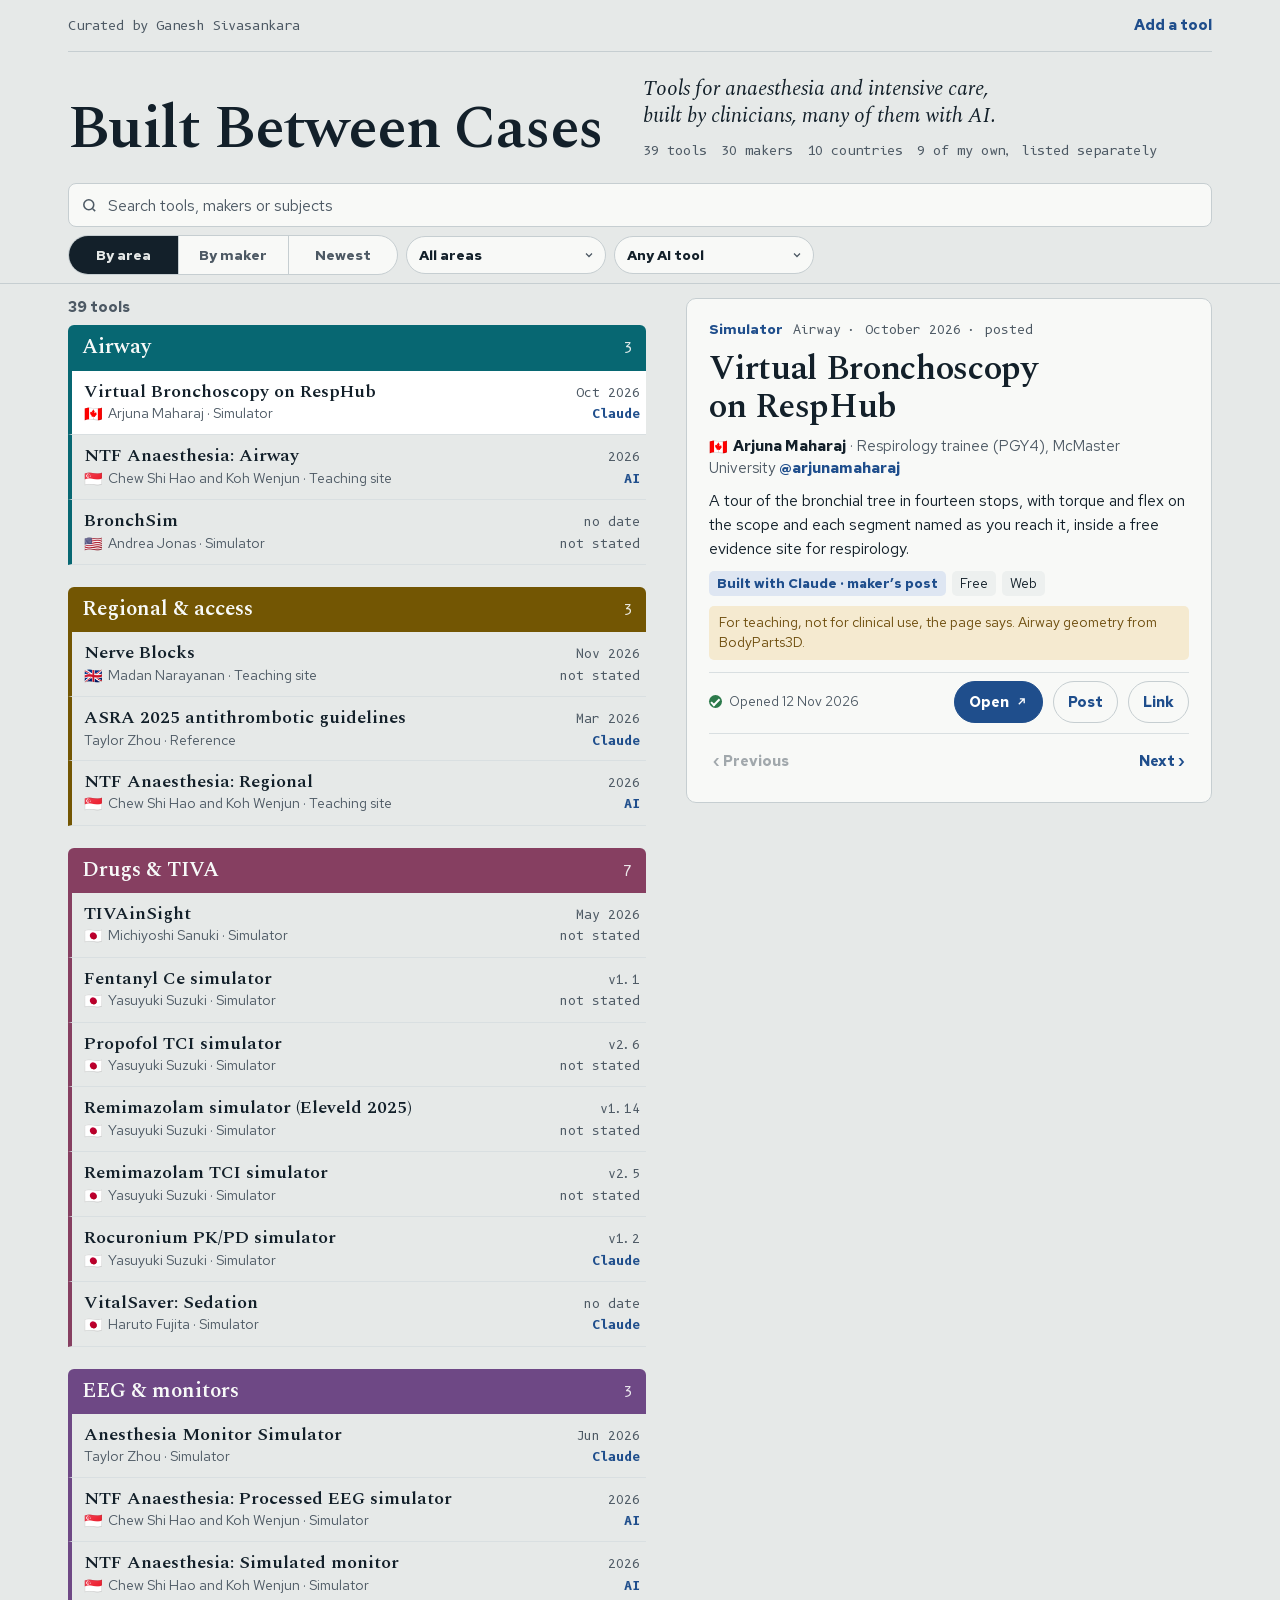
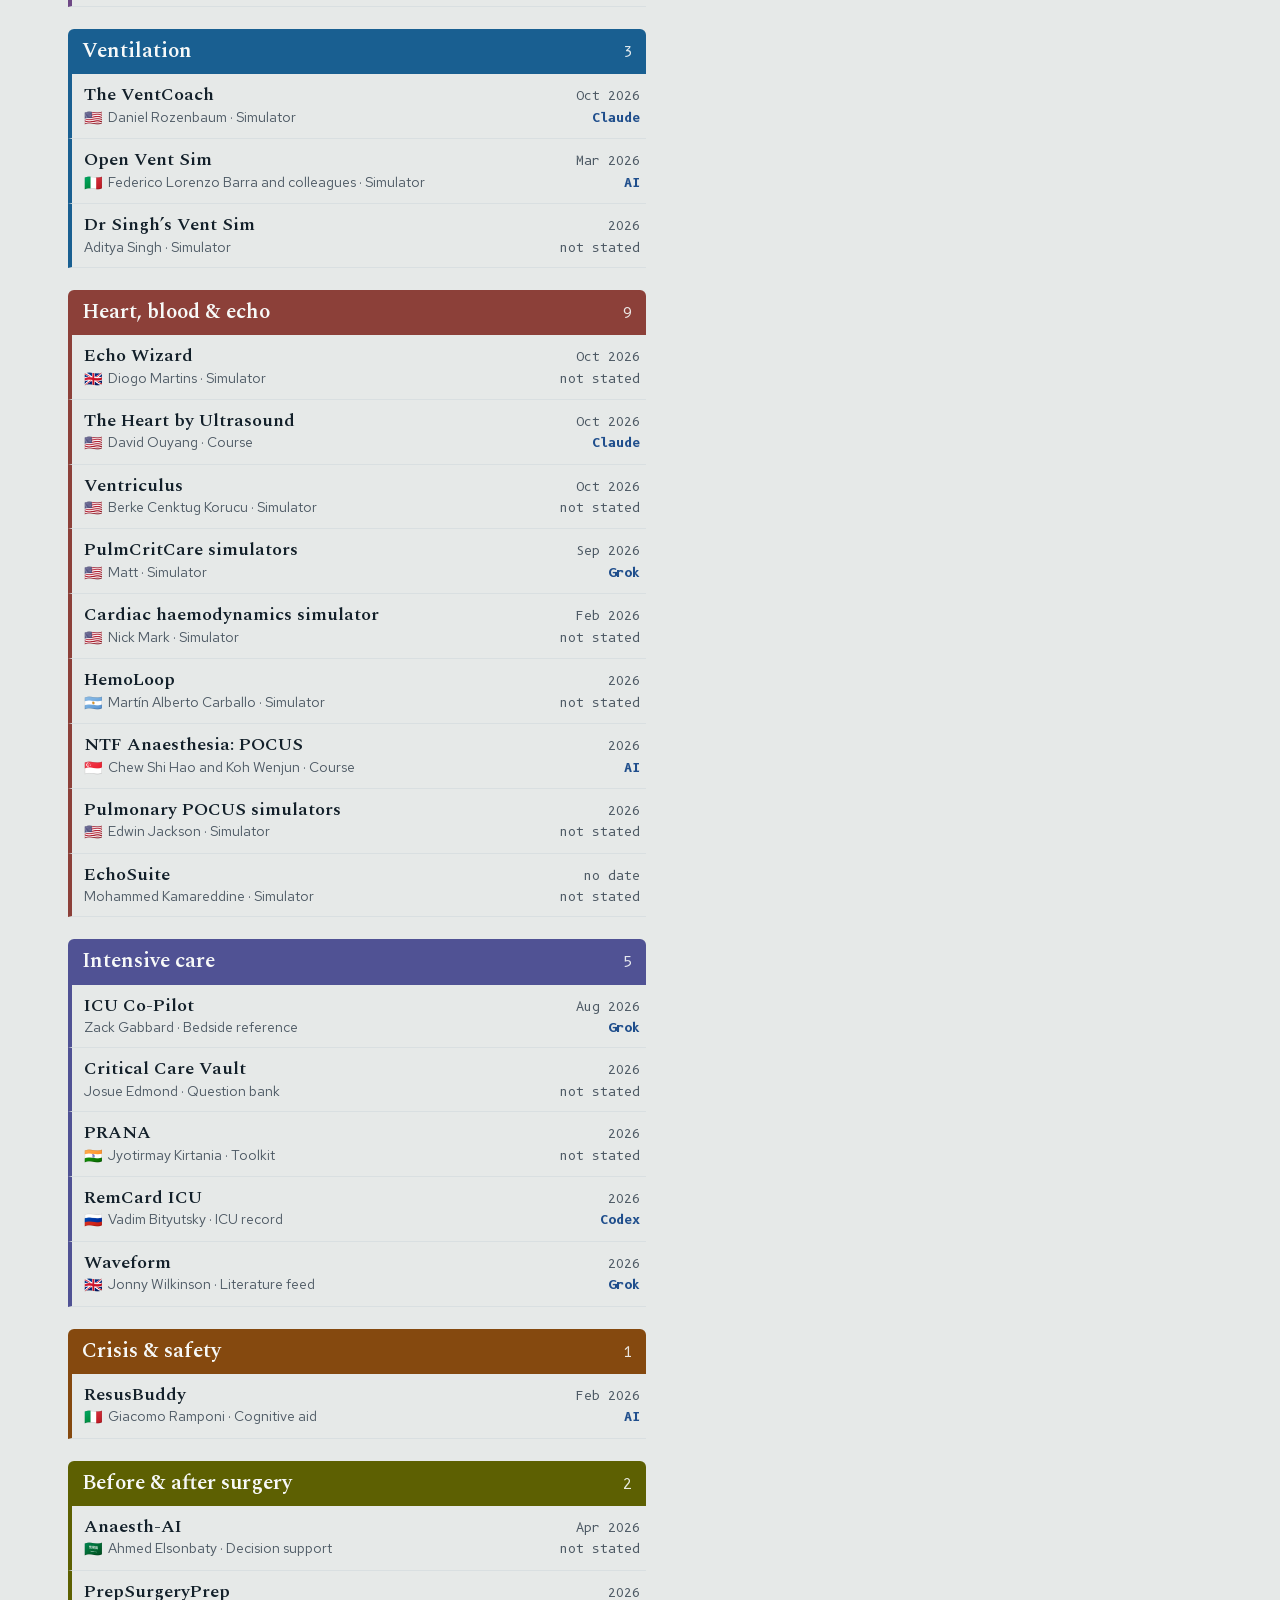
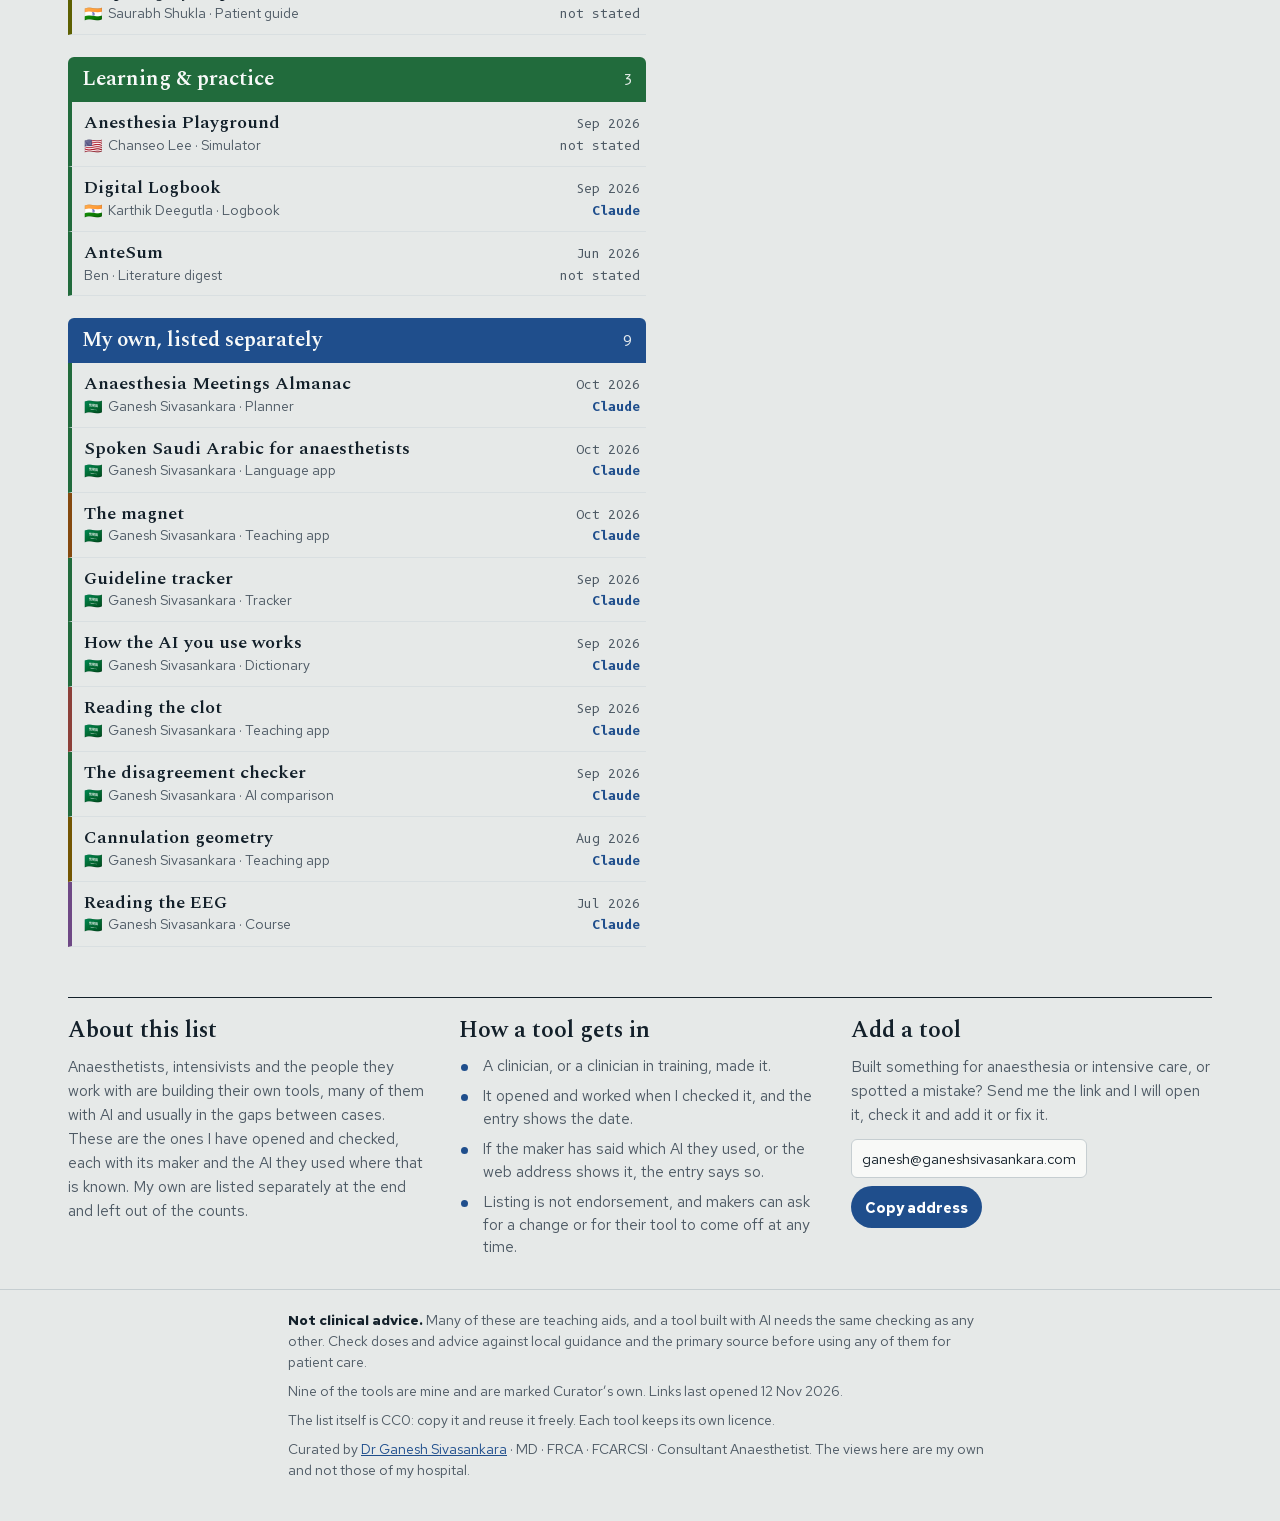
==== commit 29b3de5d: "Add Nerve Blocks (Madan Narayanan), 39th tool; page date 12 Nov 2026 Co-Authored-By: Claude Fable 5." ====
--- a/index.html
+++ b/index.html
@@ -28,7 +28,7 @@
 <link rel="icon" href="icon.png">
 <link rel="apple-touch-icon" href="icon.png">
 <link rel="stylesheet" href="fonts/fonts.css">
-<script type="application/ld+json">{"@context":"https://schema.org","@type":"CollectionPage","name":"Built Between Cases","url":"https://ganeshsivasankara.com/built-between-cases/","description":"Tools for anaesthesia and intensive care, built by clinicians, many of them with AI. Each one opened and checked, with its maker named.","inLanguage":"en-GB","dateModified":"2026-11-10","license":"https://creativecommons.org/publicdomain/zero/1.0/","author":{"@type":"Person","@id":"https://ganeshsivasankara.com/#person","name":"Ganesh Sivasankara","url":"https://ganeshsivasankara.com/"},"mainEntity":{"@type":"ItemList","numberOfItems":47,"itemListElement":[{"@type":"ListItem","position":1,"item":{"@type":"CreativeWork","name":"ASRA 2025 antithrombotic guidelines","url":"https://asra2025guidelines.bolt.host/","author":{"@type":"Person","name":"Taylor Zhou"}}},{"@type":"ListItem","position":2,"item":{"@type":"CreativeWork","name":"Anesthesia Monitor Simulator","url":"https://y-psi-lilac.vercel.app/monitor","author":{"@type":"Person","name":"Taylor Zhou"}}},{"@type":"ListItem","position":3,"item":{"@type":"CreativeWork","name":"ICU Co-Pilot","url":"https://icu-copilot.grok.me/","author":{"@type":"Person","name":"Zack Gabbard"}}},{"@type":"ListItem","position":4,"item":{"@type":"CreativeWork","name":"PulmCritCare simulators","url":"https://pulmcritcare-simulation.vercel.app/","author":{"@type":"Person","name":"Matt"}}},{"@type":"ListItem","position":5,"item":{"@type":"CreativeWork","name":"ResusBuddy","url":"https://www.resusbuddy.com/","author":{"@type":"Person","name":"Giacomo Ramponi"}}},{"@type":"ListItem","position":6,"item":{"@type":"CreativeWork","name":"Open Vent Sim","url":"https://open-vent-sim-463957736408.europe-west1.run.app","author":{"@type":"Person","name":"Federico Lorenzo Barra and colleagues"}}},{"@type":"ListItem","position":7,"item":{"@type":"CreativeWork","name":"RemCard ICU","url":"https://donkiton.github.io/rem_site/en/demo/","author":{"@type":"Person","name":"Vadim Bityutsky"}}},{"@type":"ListItem","position":8,"item":{"@type":"CreativeWork","name":"Digital Logbook","url":"https://logbook.karthikmd.com","author":{"@type":"Person","name":"Karthik Deegutla"}}},{"@type":"ListItem","position":9,"item":{"@type":"CreativeWork","name":"NTF Anaesthesia: Airway","url":"https://airway.anantf.com","author":{"@type":"Person","name":"Chew Shi Hao and Koh Wenjun"}}},{"@type":"ListItem","position":10,"item":{"@type":"CreativeWork","name":"NTF Anaesthesia: Regional","url":"https://regional.anantf.com","author":{"@type":"Person","name":"Chew Shi Hao and Koh Wenjun"}}},{"@type":"ListItem","position":11,"item":{"@type":"CreativeWork","name":"NTF Anaesthesia: POCUS","url":"https://pocus.anantf.com","author":{"@type":"Person","name":"Chew Shi Hao and Koh Wenjun"}}},{"@type":"ListItem","position":12,"item":{"@type":"CreativeWork","name":"NTF Anaesthesia: Processed EEG simulator","url":"https://eeg.anantf.com/","author":{"@type":"Person","name":"Chew Shi Hao and Koh Wenjun"}}},{"@type":"ListItem","position":13,"item":{"@type":"CreativeWork","name":"NTF Anaesthesia: Simulated monitor","url":"https://sim.anantf.com/","author":{"@type":"Person","name":"Chew Shi Hao and Koh Wenjun"}}},{"@type":"ListItem","position":14,"item":{"@type":"CreativeWork","name":"Waveform","url":"https://icuwaveform.grok.me/","author":{"@type":"Person","name":"Jonny Wilkinson"}}},{"@type":"ListItem","position":15,"item":{"@type":"CreativeWork","name":"Propofol TCI simulator","url":"https://ysuzuki1978.github.io/propofol-tci-simulator/","author":{"@type":"Person","name":"Yasuyuki Suzuki"}}},{"@type":"ListItem","position":16,"item":{"@type":"CreativeWork","name":"Remimazolam TCI simulator","url":"https://remimazolam-tci-simulator.vercel.app","author":{"@type":"Person","name":"Yasuyuki Suzuki"}}},{"@type":"ListItem","position":17,"item":{"@type":"CreativeWork","name":"Remimazolam simulator (Eleveld 2025)","url":"https://ysuzuki1978.github.io/remimazolam-eleveld-simulator/","author":{"@type":"Person","name":"Yasuyuki Suzuki"}}},{"@type":"ListItem","position":18,"item":{"@type":"CreativeWork","name":"Fentanyl Ce simulator","url":"https://ysuzuki1978.github.io/fentanyl-ce-simulator/","author":{"@type":"Person","name":"Yasuyuki Suzuki"}}},{"@type":"ListItem","position":19,"item":{"@type":"CreativeWork","name":"Rocuronium PK/PD simulator","url":"https://ysuzuki1978.github.io/rocuronium-pkpd-simulator/","author":{"@type":"Person","name":"Yasuyuki Suzuki"}}},{"@type":"ListItem","position":20,"item":{"@type":"CreativeWork","name":"Anaesth-AI","url":"https://www.anaesthesia-ai.com","author":{"@type":"Person","name":"Ahmed Elsonbaty"}}},{"@type":"ListItem","position":21,"item":{"@type":"CreativeWork","name":"Anesthesia Playground","url":"https://anesthesia.guide","author":{"@type":"Person","name":"Chanseo Lee"}}},{"@type":"ListItem","position":22,"item":{"@type":"CreativeWork","name":"AnteSum","url":"https://antesum.com","author":{"@type":"Person","name":"Ben"}}},{"@type":"ListItem","position":23,"item":{"@type":"CreativeWork","name":"PRANA","url":"https://github.com/hodanesthtmcvns-stack/jk","author":{"@type":"Person","name":"Jyotirmay Kirtania"}}},{"@type":"ListItem","position":24,"item":{"@type":"CreativeWork","name":"Dr Singh’s Vent Sim","url":"https://dradityaaiims-cloud.github.io/vent-sim/","author":{"@type":"Person","name":"Aditya Singh"}}},{"@type":"ListItem","position":25,"item":{"@type":"CreativeWork","name":"Cardiac haemodynamics simulator","url":"https://nickmmark.github.io/pressure-volume-loops/","author":{"@type":"Person","name":"Nick Mark"}}},{"@type":"ListItem","position":26,"item":{"@type":"CreativeWork","name":"PrepSurgeryPrep","url":"https://prepsurgeryprep.com/","author":{"@type":"Person","name":"Saurabh Shukla"}}},{"@type":"ListItem","position":27,"item":{"@type":"CreativeWork","name":"HemoLoop","url":"https://hemoloop001.netlify.app/","author":{"@type":"Person","name":"Martín Alberto Carballo"}}},{"@type":"ListItem","position":28,"item":{"@type":"CreativeWork","name":"Critical Care Vault","url":"https://criticalcarevault.com/","author":{"@type":"Person","name":"Josue Edmond"}}},{"@type":"ListItem","position":29,"item":{"@type":"CreativeWork","name":"BronchSim","url":"https://bronchsimulator.com","author":{"@type":"Person","name":"Andrea Jonas"}}},{"@type":"ListItem","position":30,"item":{"@type":"CreativeWork","name":"EchoSuite","url":"https://echosuite.app/","author":{"@type":"Person","name":"Mohammed Kamareddine"}}},{"@type":"ListItem","position":31,"item":{"@type":"CreativeWork","name":"VitalSaver: Sedation","url":"https://vitalsaver.fjanesth.com/world/sedation","author":{"@type":"Person","name":"Haruto Fujita"}}},{"@type":"ListItem","position":32,"item":{"@type":"CreativeWork","name":"Ventriculus","url":"https://ventriculus.org/","author":{"@type":"Person","name":"Berke Cenktug Korucu"}}},{"@type":"ListItem","position":33,"item":{"@type":"CreativeWork","name":"Virtual Bronchoscopy on RespHub","url":"https://resphub.com/virtual-bronchoscopy/","author":{"@type":"Person","name":"Arjuna Maharaj"}}},{"@type":"ListItem","position":34,"item":{"@type":"CreativeWork","name":"The Heart by Ultrasound","url":"https://intro2echo.com/","author":{"@type":"Person","name":"David Ouyang"}}},{"@type":"ListItem","position":35,"item":{"@type":"CreativeWork","name":"The VentCoach","url":"https://simulator.themvedproject.com/","author":{"@type":"Person","name":"Daniel Rozenbaum"}}},{"@type":"ListItem","position":36,"item":{"@type":"CreativeWork","name":"TIVAinSight","url":"https://msanuki.com/TIVAinSight/","author":{"@type":"Person","name":"Michiyoshi Sanuki"}}},{"@type":"ListItem","position":37,"item":{"@type":"CreativeWork","name":"Pulmonary POCUS simulators","url":"https://www.pulmonarypocus.com/simulators","author":{"@type":"Person","name":"Edwin Jackson"}}},{"@type":"ListItem","position":38,"item":{"@type":"CreativeWork","name":"Echo Wizard","url":"https://echo-wizard.com/","author":{"@type":"Person","name":"Diogo Martins"}}},{"@type":"ListItem","position":39,"item":{"@type":"CreativeWork","name":"Reading the EEG","url":"https://ganeshsivasankara.com/reading-the-eeg/","author":{"@type":"Person","name":"Ganesh Sivasankara"}}},{"@type":"ListItem","position":40,"item":{"@type":"CreativeWork","name":"Reading the clot","url":"https://ganeshsivasankara.com/reading-the-clot/","author":{"@type":"Person","name":"Ganesh Sivasankara"}}},{"@type":"ListItem","position":41,"item":{"@type":"CreativeWork","name":"Cannulation geometry","url":"https://ganeshsivasankara.com/cannulation-geometry/","author":{"@type":"Person","name":"Ganesh Sivasankara"}}},{"@type":"ListItem","position":42,"item":{"@type":"CreativeWork","name":"The magnet","url":"https://ganeshsivasankara.com/the-magnet/","author":{"@type":"Person","name":"Ganesh Sivasankara"}}},{"@type":"ListItem","position":43,"item":{"@type":"CreativeWork","name":"How the AI you use works","url":"https://ganeshsivasankara.com/how-the-ai-works/","author":{"@type":"Person","name":"Ganesh Sivasankara"}}},{"@type":"ListItem","position":44,"item":{"@type":"CreativeWork","name":"Spoken Saudi Arabic for anaesthetists","url":"https://ganeshsivasankara.com/spoken-saudi-arabic/","author":{"@type":"Person","name":"Ganesh Sivasankara"}}},{"@type":"ListItem","position":45,"item":{"@type":"CreativeWork","name":"The disagreement checker","url":"https://ganeshsivasankara.com/bp-targets/","author":{"@type":"Person","name":"Ganesh Sivasankara"}}},{"@type":"ListItem","position":46,"item":{"@type":"CreativeWork","name":"Guideline tracker","url":"https://ganeshsivasankara.com/guideline-tracker/","author":{"@type":"Person","name":"Ganesh Sivasankara"}}},{"@type":"ListItem","position":47,"item":{"@type":"CreativeWork","name":"Anaesthesia Meetings Almanac","url":"https://ganeshsivasankara.com/anaesthesia-meetings/","author":{"@type":"Person","name":"Ganesh Sivasankara"}}}]}}</script>
+<script type="application/ld+json">{"@context":"https://schema.org","@type":"CollectionPage","name":"Built Between Cases","url":"https://ganeshsivasankara.com/built-between-cases/","description":"Tools for anaesthesia and intensive care, built by clinicians, many of them with AI. Each one opened and checked, with its maker named.","inLanguage":"en-GB","dateModified":"2026-11-12","license":"https://creativecommons.org/publicdomain/zero/1.0/","author":{"@type":"Person","@id":"https://ganeshsivasankara.com/#person","name":"Ganesh Sivasankara","url":"https://ganeshsivasankara.com/"},"mainEntity":{"@type":"ItemList","numberOfItems":48,"itemListElement":[{"@type":"ListItem","position":1,"item":{"@type":"CreativeWork","name":"ASRA 2025 antithrombotic guidelines","url":"https://asra2025guidelines.bolt.host/","author":{"@type":"Person","name":"Taylor Zhou"}}},{"@type":"ListItem","position":2,"item":{"@type":"CreativeWork","name":"Anesthesia Monitor Simulator","url":"https://y-psi-lilac.vercel.app/monitor","author":{"@type":"Person","name":"Taylor Zhou"}}},{"@type":"ListItem","position":3,"item":{"@type":"CreativeWork","name":"ICU Co-Pilot","url":"https://icu-copilot.grok.me/","author":{"@type":"Person","name":"Zack Gabbard"}}},{"@type":"ListItem","position":4,"item":{"@type":"CreativeWork","name":"PulmCritCare simulators","url":"https://pulmcritcare-simulation.vercel.app/","author":{"@type":"Person","name":"Matt"}}},{"@type":"ListItem","position":5,"item":{"@type":"CreativeWork","name":"ResusBuddy","url":"https://www.resusbuddy.com/","author":{"@type":"Person","name":"Giacomo Ramponi"}}},{"@type":"ListItem","position":6,"item":{"@type":"CreativeWork","name":"Open Vent Sim","url":"https://open-vent-sim-463957736408.europe-west1.run.app","author":{"@type":"Person","name":"Federico Lorenzo Barra and colleagues"}}},{"@type":"ListItem","position":7,"item":{"@type":"CreativeWork","name":"RemCard ICU","url":"https://donkiton.github.io/rem_site/en/demo/","author":{"@type":"Person","name":"Vadim Bityutsky"}}},{"@type":"ListItem","position":8,"item":{"@type":"CreativeWork","name":"Digital Logbook","url":"https://logbook.karthikmd.com","author":{"@type":"Person","name":"Karthik Deegutla"}}},{"@type":"ListItem","position":9,"item":{"@type":"CreativeWork","name":"NTF Anaesthesia: Airway","url":"https://airway.anantf.com","author":{"@type":"Person","name":"Chew Shi Hao and Koh Wenjun"}}},{"@type":"ListItem","position":10,"item":{"@type":"CreativeWork","name":"NTF Anaesthesia: Regional","url":"https://regional.anantf.com","author":{"@type":"Person","name":"Chew Shi Hao and Koh Wenjun"}}},{"@type":"ListItem","position":11,"item":{"@type":"CreativeWork","name":"NTF Anaesthesia: POCUS","url":"https://pocus.anantf.com","author":{"@type":"Person","name":"Chew Shi Hao and Koh Wenjun"}}},{"@type":"ListItem","position":12,"item":{"@type":"CreativeWork","name":"NTF Anaesthesia: Processed EEG simulator","url":"https://eeg.anantf.com/","author":{"@type":"Person","name":"Chew Shi Hao and Koh Wenjun"}}},{"@type":"ListItem","position":13,"item":{"@type":"CreativeWork","name":"NTF Anaesthesia: Simulated monitor","url":"https://sim.anantf.com/","author":{"@type":"Person","name":"Chew Shi Hao and Koh Wenjun"}}},{"@type":"ListItem","position":14,"item":{"@type":"CreativeWork","name":"Waveform","url":"https://icuwaveform.grok.me/","author":{"@type":"Person","name":"Jonny Wilkinson"}}},{"@type":"ListItem","position":15,"item":{"@type":"CreativeWork","name":"Propofol TCI simulator","url":"https://ysuzuki1978.github.io/propofol-tci-simulator/","author":{"@type":"Person","name":"Yasuyuki Suzuki"}}},{"@type":"ListItem","position":16,"item":{"@type":"CreativeWork","name":"Remimazolam TCI simulator","url":"https://remimazolam-tci-simulator.vercel.app","author":{"@type":"Person","name":"Yasuyuki Suzuki"}}},{"@type":"ListItem","position":17,"item":{"@type":"CreativeWork","name":"Remimazolam simulator (Eleveld 2025)","url":"https://ysuzuki1978.github.io/remimazolam-eleveld-simulator/","author":{"@type":"Person","name":"Yasuyuki Suzuki"}}},{"@type":"ListItem","position":18,"item":{"@type":"CreativeWork","name":"Fentanyl Ce simulator","url":"https://ysuzuki1978.github.io/fentanyl-ce-simulator/","author":{"@type":"Person","name":"Yasuyuki Suzuki"}}},{"@type":"ListItem","position":19,"item":{"@type":"CreativeWork","name":"Rocuronium PK/PD simulator","url":"https://ysuzuki1978.github.io/rocuronium-pkpd-simulator/","author":{"@type":"Person","name":"Yasuyuki Suzuki"}}},{"@type":"ListItem","position":20,"item":{"@type":"CreativeWork","name":"Anaesth-AI","url":"https://www.anaesthesia-ai.com","author":{"@type":"Person","name":"Ahmed Elsonbaty"}}},{"@type":"ListItem","position":21,"item":{"@type":"CreativeWork","name":"Anesthesia Playground","url":"https://anesthesia.guide","author":{"@type":"Person","name":"Chanseo Lee"}}},{"@type":"ListItem","position":22,"item":{"@type":"CreativeWork","name":"AnteSum","url":"https://antesum.com","author":{"@type":"Person","name":"Ben"}}},{"@type":"ListItem","position":23,"item":{"@type":"CreativeWork","name":"PRANA","url":"https://github.com/hodanesthtmcvns-stack/jk","author":{"@type":"Person","name":"Jyotirmay Kirtania"}}},{"@type":"ListItem","position":24,"item":{"@type":"CreativeWork","name":"Dr Singh’s Vent Sim","url":"https://dradityaaiims-cloud.github.io/vent-sim/","author":{"@type":"Person","name":"Aditya Singh"}}},{"@type":"ListItem","position":25,"item":{"@type":"CreativeWork","name":"Cardiac haemodynamics simulator","url":"https://nickmmark.github.io/pressure-volume-loops/","author":{"@type":"Person","name":"Nick Mark"}}},{"@type":"ListItem","position":26,"item":{"@type":"CreativeWork","name":"PrepSurgeryPrep","url":"https://prepsurgeryprep.com/","author":{"@type":"Person","name":"Saurabh Shukla"}}},{"@type":"ListItem","position":27,"item":{"@type":"CreativeWork","name":"HemoLoop","url":"https://hemoloop001.netlify.app/","author":{"@type":"Person","name":"Martín Alberto Carballo"}}},{"@type":"ListItem","position":28,"item":{"@type":"CreativeWork","name":"Critical Care Vault","url":"https://criticalcarevault.com/","author":{"@type":"Person","name":"Josue Edmond"}}},{"@type":"ListItem","position":29,"item":{"@type":"CreativeWork","name":"BronchSim","url":"https://bronchsimulator.com","author":{"@type":"Person","name":"Andrea Jonas"}}},{"@type":"ListItem","position":30,"item":{"@type":"CreativeWork","name":"EchoSuite","url":"https://echosuite.app/","author":{"@type":"Person","name":"Mohammed Kamareddine"}}},{"@type":"ListItem","position":31,"item":{"@type":"CreativeWork","name":"VitalSaver: Sedation","url":"https://vitalsaver.fjanesth.com/world/sedation","author":{"@type":"Person","name":"Haruto Fujita"}}},{"@type":"ListItem","position":32,"item":{"@type":"CreativeWork","name":"Ventriculus","url":"https://ventriculus.org/","author":{"@type":"Person","name":"Berke Cenktug Korucu"}}},{"@type":"ListItem","position":33,"item":{"@type":"CreativeWork","name":"Virtual Bronchoscopy on RespHub","url":"https://resphub.com/virtual-bronchoscopy/","author":{"@type":"Person","name":"Arjuna Maharaj"}}},{"@type":"ListItem","position":34,"item":{"@type":"CreativeWork","name":"The Heart by Ultrasound","url":"https://intro2echo.com/","author":{"@type":"Person","name":"David Ouyang"}}},{"@type":"ListItem","position":35,"item":{"@type":"CreativeWork","name":"The VentCoach","url":"https://simulator.themvedproject.com/","author":{"@type":"Person","name":"Daniel Rozenbaum"}}},{"@type":"ListItem","position":36,"item":{"@type":"CreativeWork","name":"TIVAinSight","url":"https://msanuki.com/TIVAinSight/","author":{"@type":"Person","name":"Michiyoshi Sanuki"}}},{"@type":"ListItem","position":37,"item":{"@type":"CreativeWork","name":"Pulmonary POCUS simulators","url":"https://www.pulmonarypocus.com/simulators","author":{"@type":"Person","name":"Edwin Jackson"}}},{"@type":"ListItem","position":38,"item":{"@type":"CreativeWork","name":"Echo Wizard","url":"https://echo-wizard.com/","author":{"@type":"Person","name":"Diogo Martins"}}},{"@type":"ListItem","position":39,"item":{"@type":"CreativeWork","name":"Nerve Blocks","url":"https://nerveblock.co.uk/","author":{"@type":"Person","name":"Madan Narayanan"}}},{"@type":"ListItem","position":40,"item":{"@type":"CreativeWork","name":"Reading the EEG","url":"https://ganeshsivasankara.com/reading-the-eeg/","author":{"@type":"Person","name":"Ganesh Sivasankara"}}},{"@type":"ListItem","position":41,"item":{"@type":"CreativeWork","name":"Reading the clot","url":"https://ganeshsivasankara.com/reading-the-clot/","author":{"@type":"Person","name":"Ganesh Sivasankara"}}},{"@type":"ListItem","position":42,"item":{"@type":"CreativeWork","name":"Cannulation geometry","url":"https://ganeshsivasankara.com/cannulation-geometry/","author":{"@type":"Person","name":"Ganesh Sivasankara"}}},{"@type":"ListItem","position":43,"item":{"@type":"CreativeWork","name":"The magnet","url":"https://ganeshsivasankara.com/the-magnet/","author":{"@type":"Person","name":"Ganesh Sivasankara"}}},{"@type":"ListItem","position":44,"item":{"@type":"CreativeWork","name":"How the AI you use works","url":"https://ganeshsivasankara.com/how-the-ai-works/","author":{"@type":"Person","name":"Ganesh Sivasankara"}}},{"@type":"ListItem","position":45,"item":{"@type":"CreativeWork","name":"Spoken Saudi Arabic for anaesthetists","url":"https://ganeshsivasankara.com/spoken-saudi-arabic/","author":{"@type":"Person","name":"Ganesh Sivasankara"}}},{"@type":"ListItem","position":46,"item":{"@type":"CreativeWork","name":"The disagreement checker","url":"https://ganeshsivasankara.com/bp-targets/","author":{"@type":"Person","name":"Ganesh Sivasankara"}}},{"@type":"ListItem","position":47,"item":{"@type":"CreativeWork","name":"Guideline tracker","url":"https://ganeshsivasankara.com/guideline-tracker/","author":{"@type":"Person","name":"Ganesh Sivasankara"}}},{"@type":"ListItem","position":48,"item":{"@type":"CreativeWork","name":"Anaesthesia Meetings Almanac","url":"https://ganeshsivasankara.com/anaesthesia-meetings/","author":{"@type":"Person","name":"Ganesh Sivasankara"}}}]}}</script>
 <style>
 /* Built Between Cases as an index: one line per tool, grouped by area, maker or month; a tap opens the full entry.
    Phone: the index fills the screen, the entry rises as a sheet. Wide: index on the left, the open entry on the right. */
@@ -258,7 +258,7 @@
 <div class="scrim" id="scrim" hidden></div>
 <div class="sheet" id="sheet" role="dialog" aria-modal="true" aria-label="Tool" hidden></div>
 
-<script id="hub-data" type="application/json">{"checked":"2026-11-10","tools":[
+<script id="hub-data" type="application/json">{"checked":"2026-11-12","tools":[
 {"id":"asra-2025","name":"ASRA 2025 antithrombotic guidelines","kind":"Reference","url":"https://asra2025guidelines.bolt.host/","maker":"Taylor Zhou","role":"Anaesthetist","cc":null,"x":"canibagthat","areas":["regional","periop"],"sum":"The 2025 ASRA guidance on regional anaesthesia and antithrombotic drugs, searchable on a phone and saved to the home screen.","built":"Claude","how":"post","proof":"https://x.com/canibagthat/status/2028616095142154499","when":"2026-03","cap":"posted","note":"Unofficial. Check against the published guideline.","plat":"Web"},
 {"id":"monitor-sim","name":"Anesthesia Monitor Simulator","kind":"Simulator","url":"https://y-psi-lilac.vercel.app/monitor","maker":"Taylor Zhou","role":"Anaesthetist","cc":null,"x":"canibagthat","areas":["eeg"],"sum":"Two screens for simulation teaching: an instructor page on one device drives a patient monitor, with sound, on another.","built":"Claude","how":"post","proof":"https://x.com/canibagthat/status/2074330028532265433","when":"2026-06","cap":"posted","note":"A work in progress, as the maker says. The instructor page is at /instructor.","plat":"Web"},
 {"id":"icu-copilot","name":"ICU Co-Pilot","kind":"Bedside reference","url":"https://icu-copilot.grok.me/","maker":"Zack Gabbard","role":"ICU nurse practitioner","cc":null,"x":"zac70182","areas":["icu","safety"],"sum":"A night-shift ICU reference with STAT pathways for arrest and ROSC, hyperkalaemia, intubation and ICP crises, weight-based doses, ICU calculators and a Grok chat.","built":"Grok Build","how":"post","proof":"https://x.com/zac70182/status/2090161021792944318","when":"2026-08","cap":"posted","note":"Educational. The AI chat may ask you to sign in.","plat":"Web"},
@@ -297,6 +297,7 @@
 {"id":"tivainsight","name":"TIVAinSight","kind":"Simulator","url":"https://msanuki.com/TIVAinSight/","more":[{"label":"App Store","url":"https://apps.apple.com/jp/app/tivainsight/id6818753452"}],"maker":"Michiyoshi Sanuki","role":"Anaesthetist, Hiroshima University","cc":"JP","x":"msanuki","areas":["drugs"],"sum":"Plasma and effect-site concentrations of propofol, remimazolam, remifentanil and fentanyl on seventeen PK/PD models, in manual, TCI and effect-site TCI modes, with a presentation mode for lectures; on the web and as free iPhone, iPad and Mac apps.","built":null,"how":null,"proof":null,"when":"2026-05","cap":"v1.0","note":"For education and research, the maker says, and not for dosing decisions on patients. Runs on the device and sends nothing anywhere.","plat":"Web · iOS · Mac","free":true},
 {"id":"pulmonary-pocus","name":"Pulmonary POCUS simulators","kind":"Simulator","url":"https://www.pulmonarypocus.com/simulators","more":[{"label":"VExUS lab","url":"https://www.pulmonarypocus.com/vexus-color-spectral-lab"}],"maker":"Edwin Jackson","role":"Pulmonary and critical care physician, Indiana University School of Medicine","cc":"US","x":"HoosierPocus","areas":["heart","icu"],"sum":"A dozen free simulators for critical care ultrasound: VExUS, with a new lab where you place the pulsed-wave Doppler gate and read the waveform against the ECG, plus LVOT VTI and RVSP, aortic stenosis, diastology, transcranial Doppler, a haemodynamic lab, M-mode and a TTE and TEE simulator.","built":null,"how":null,"proof":null,"when":"2026","cap":null,"note":"The VExUS Doppler lab was added in November 2026. Daniel Rozenbaum of The VentCoach is on the site’s team. The simulators are free; the board-review guide is partly members-only.","plat":"Web","free":true},
 {"id":"echo-wizard","name":"Echo Wizard","kind":"Simulator","url":"https://echo-wizard.com/","more":[{"label":"LV function","url":"https://echo-wizard.com/lvfunction/"}],"maker":"Diogo Martins","role":"Clinical scientist in cardiac imaging, NHS, United Kingdom","cc":"GB","x":"diogopmartins","areas":["heart"],"sum":"Free echo simulators for LV function (visual EF and wall motion on the 17-segment bullseye), the right ventricle, dobutamine stress echo and the mitral valve, every case generated from a model of a beating heart so the answer is exact.","built":null,"how":null,"proof":null,"when":"2026-10","cap":null,"note":"For educational simulation under a clinical tutor, the site says, and not for clinical use. The first three cases open without an account, then a free email code.","plat":"Web","free":true},
+{"id":"nerve-blocks","name":"Nerve Blocks","kind":"Teaching site","url":"https://nerveblock.co.uk/","maker":"Madan Narayanan","role":"Consultant in anaesthesia and intensive care, Frimley Park Hospital","cc":"GB","x":"MadanNarayanan","areas":["regional"],"sum":"Sixty-three nerve blocks arranged by body region, each with a labelled ultrasound drawing, the technique, the drugs and the evidence, plus an index of blocks by operation, a local anaesthetic dose calculator and emergency protocols.","built":null,"how":null,"proof":null,"when":"2026-11","cap":"updated","note":"Run with volunteer trainers and the charity Academy for Anaesthesia Education.","plat":"Web","free":true},
 {"id":"reading-the-eeg","name":"Reading the EEG","kind":"Course","url":"https://ganeshsivasankara.com/reading-the-eeg/","maker":"Ganesh Sivasankara","role":"Consultant Anaesthetist","cc":"SA","x":"gianthealer","areas":["eeg"],"sum":"A course on the anaesthetic EEG for anaesthesia residents, built around a live trace and spectrogram you can freeze and read.","built":"Claude","how":"own","proof":null,"when":"2026-07","cap":"live","note":null,"plat":"Web","free":true,"mine":true},
 {"id":"reading-the-clot","name":"Reading the clot","kind":"Teaching app","url":"https://ganeshsivasankara.com/reading-the-clot/","maker":"Ganesh Sivasankara","role":"Consultant Anaesthetist","cc":"SA","x":"gianthealer","areas":["heart"],"sum":"The TEG and ROTEM trace in seventeen cards: the five numbers, each defect beside the normal trace with what to give for it, drills and a plot of your own numbers.","built":"Claude","how":"own","proof":null,"when":"2026-09","cap":"live","note":null,"plat":"Web","free":true,"mine":true},
 {"id":"cannulation-geometry","name":"Cannulation geometry","kind":"Teaching app","url":"https://ganeshsivasankara.com/cannulation-geometry/","maker":"Ganesh Sivasankara","role":"Consultant Anaesthetist","cc":"SA","x":"gianthealer","areas":["regional"],"sum":"One knob, the insertion angle, and a tab for each catheter length, showing how deep a vein a cannula can reach and still keep most of its length inside the vessel.","built":"Claude","how":"own","proof":null,"when":"2026-08","cap":"live","note":null,"plat":"Web","free":true,"mine":true},
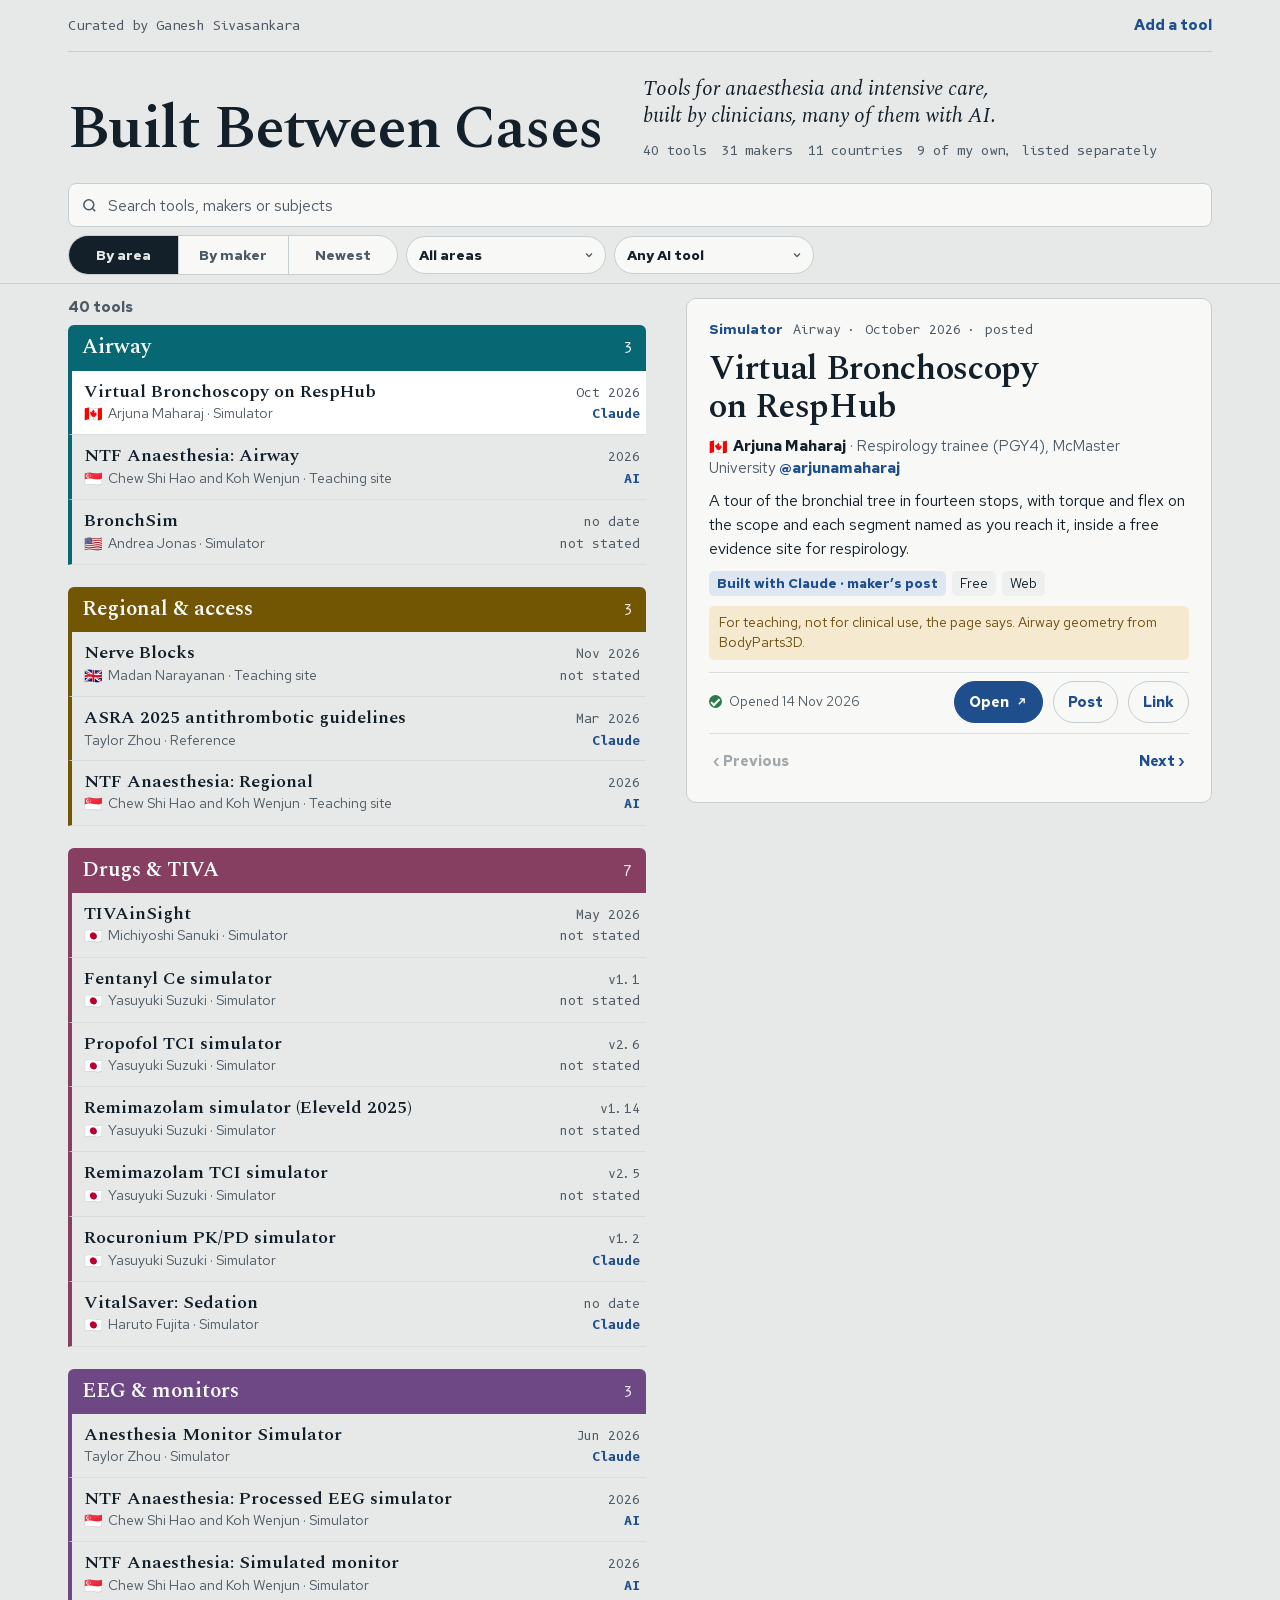
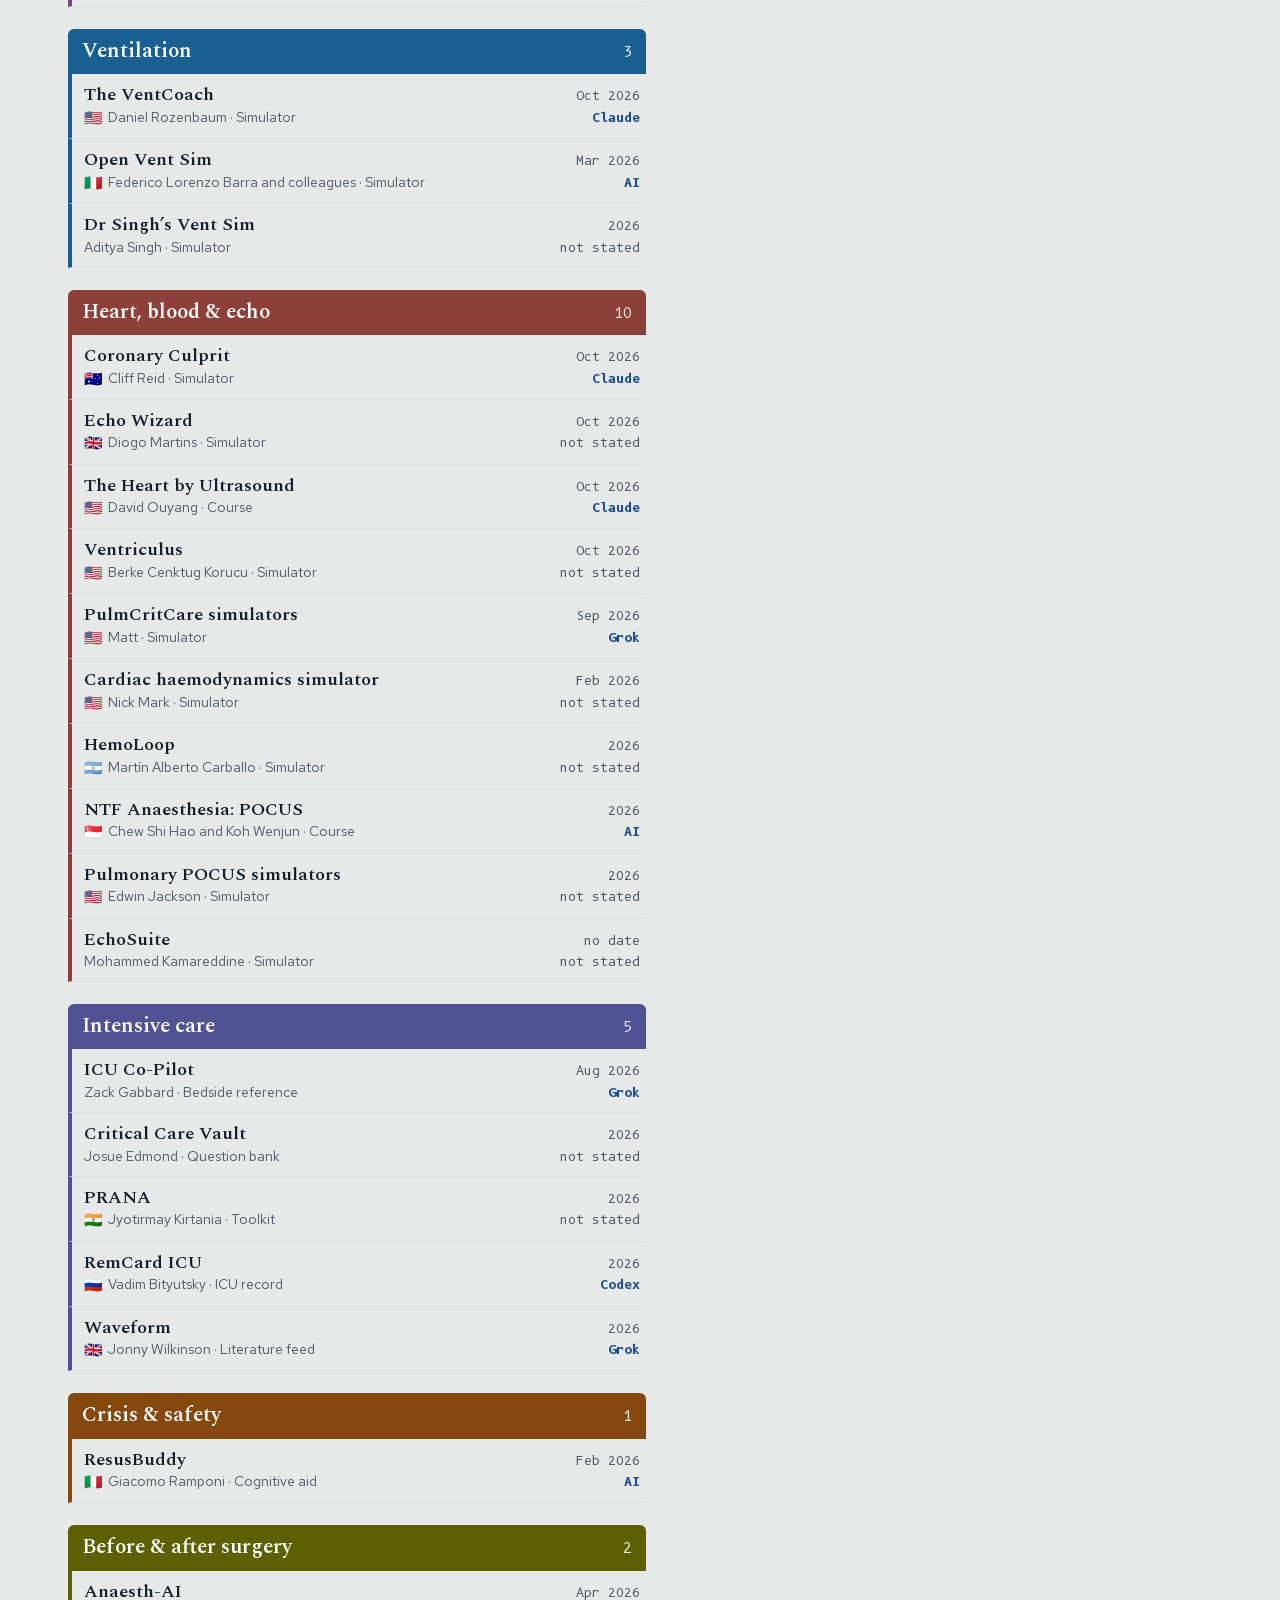
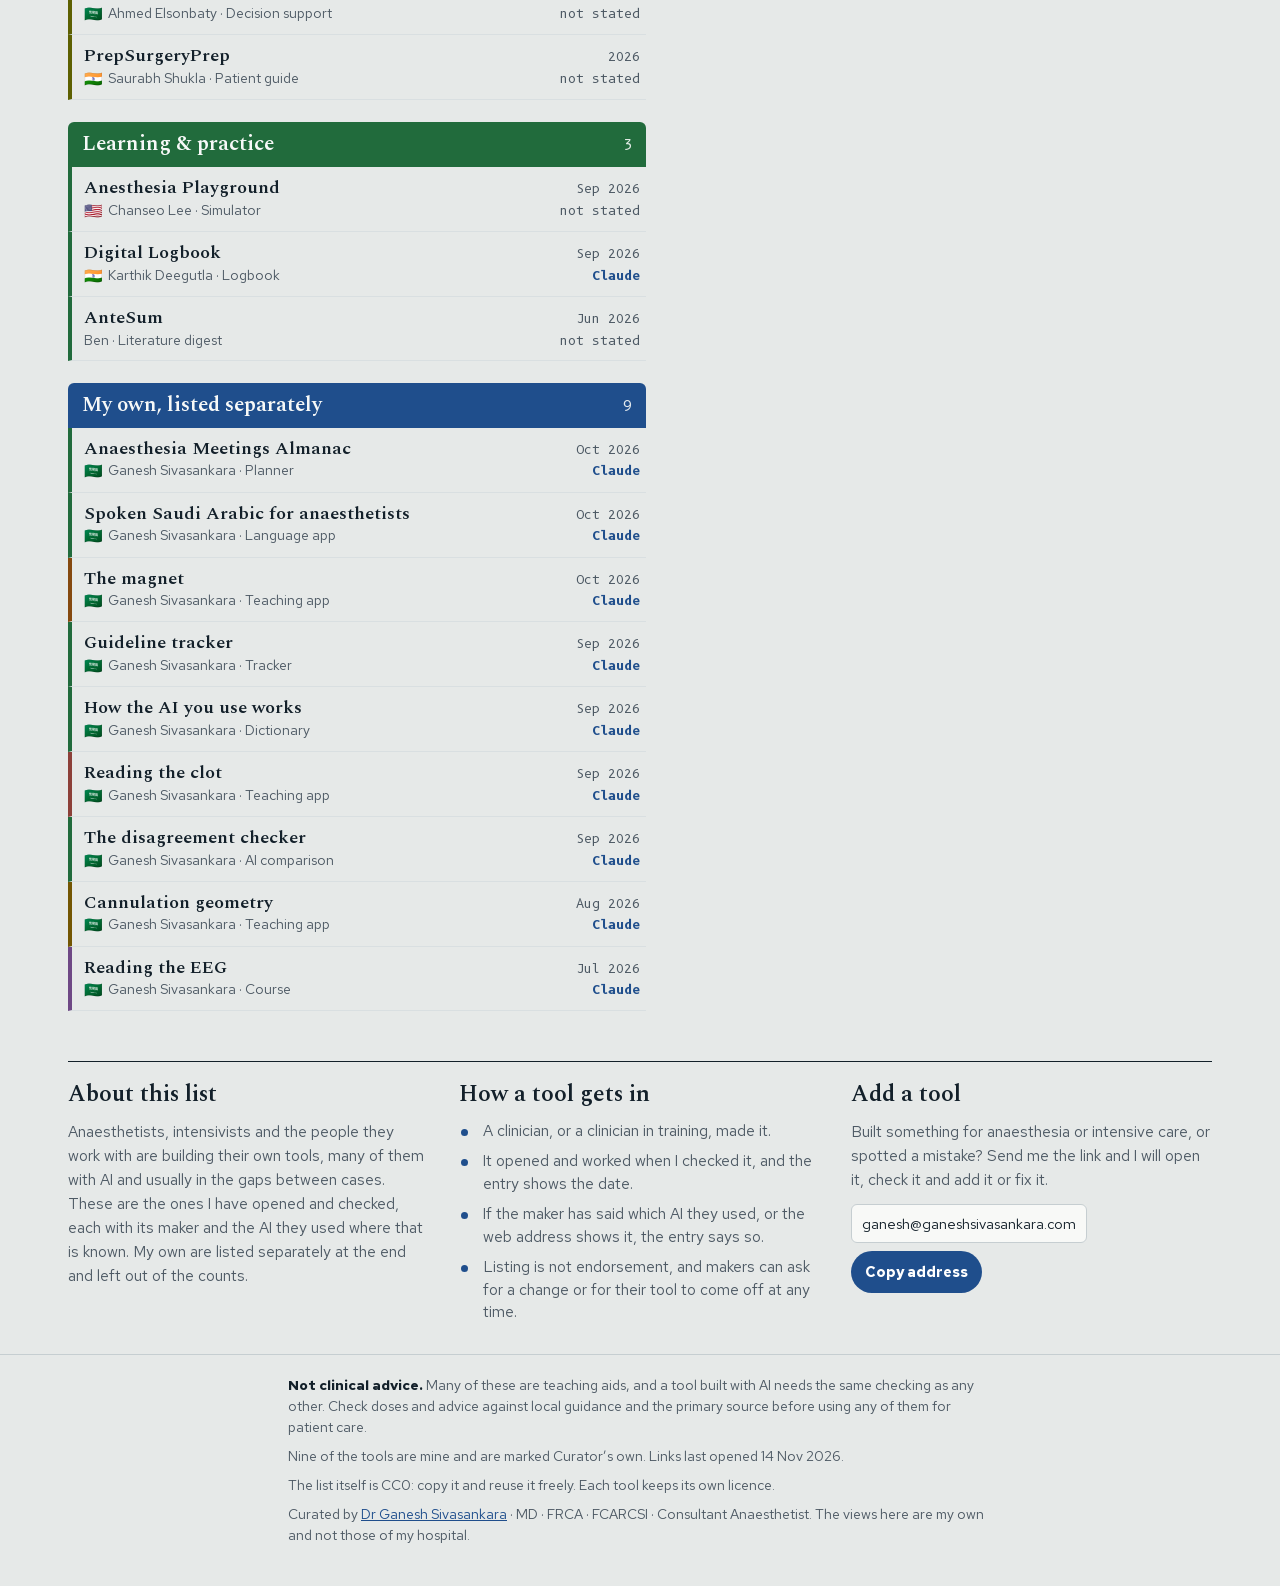
==== commit 0982bffb: "Add Coronary Culprit (Cliff Reid), 40th tool; page date 14 Nov 2026 Co-Authored-By: Claude Fable 5.2" ====
--- a/index.html
+++ b/index.html
@@ -28,7 +28,7 @@
 <link rel="icon" href="icon.png">
 <link rel="apple-touch-icon" href="icon.png">
 <link rel="stylesheet" href="fonts/fonts.css">
-<script type="application/ld+json">{"@context":"https://schema.org","@type":"CollectionPage","name":"Built Between Cases","url":"https://ganeshsivasankara.com/built-between-cases/","description":"Tools for anaesthesia and intensive care, built by clinicians, many of them with AI. Each one opened and checked, with its maker named.","inLanguage":"en-GB","dateModified":"2026-11-12","license":"https://creativecommons.org/publicdomain/zero/1.0/","author":{"@type":"Person","@id":"https://ganeshsivasankara.com/#person","name":"Ganesh Sivasankara","url":"https://ganeshsivasankara.com/"},"mainEntity":{"@type":"ItemList","numberOfItems":48,"itemListElement":[{"@type":"ListItem","position":1,"item":{"@type":"CreativeWork","name":"ASRA 2025 antithrombotic guidelines","url":"https://asra2025guidelines.bolt.host/","author":{"@type":"Person","name":"Taylor Zhou"}}},{"@type":"ListItem","position":2,"item":{"@type":"CreativeWork","name":"Anesthesia Monitor Simulator","url":"https://y-psi-lilac.vercel.app/monitor","author":{"@type":"Person","name":"Taylor Zhou"}}},{"@type":"ListItem","position":3,"item":{"@type":"CreativeWork","name":"ICU Co-Pilot","url":"https://icu-copilot.grok.me/","author":{"@type":"Person","name":"Zack Gabbard"}}},{"@type":"ListItem","position":4,"item":{"@type":"CreativeWork","name":"PulmCritCare simulators","url":"https://pulmcritcare-simulation.vercel.app/","author":{"@type":"Person","name":"Matt"}}},{"@type":"ListItem","position":5,"item":{"@type":"CreativeWork","name":"ResusBuddy","url":"https://www.resusbuddy.com/","author":{"@type":"Person","name":"Giacomo Ramponi"}}},{"@type":"ListItem","position":6,"item":{"@type":"CreativeWork","name":"Open Vent Sim","url":"https://open-vent-sim-463957736408.europe-west1.run.app","author":{"@type":"Person","name":"Federico Lorenzo Barra and colleagues"}}},{"@type":"ListItem","position":7,"item":{"@type":"CreativeWork","name":"RemCard ICU","url":"https://donkiton.github.io/rem_site/en/demo/","author":{"@type":"Person","name":"Vadim Bityutsky"}}},{"@type":"ListItem","position":8,"item":{"@type":"CreativeWork","name":"Digital Logbook","url":"https://logbook.karthikmd.com","author":{"@type":"Person","name":"Karthik Deegutla"}}},{"@type":"ListItem","position":9,"item":{"@type":"CreativeWork","name":"NTF Anaesthesia: Airway","url":"https://airway.anantf.com","author":{"@type":"Person","name":"Chew Shi Hao and Koh Wenjun"}}},{"@type":"ListItem","position":10,"item":{"@type":"CreativeWork","name":"NTF Anaesthesia: Regional","url":"https://regional.anantf.com","author":{"@type":"Person","name":"Chew Shi Hao and Koh Wenjun"}}},{"@type":"ListItem","position":11,"item":{"@type":"CreativeWork","name":"NTF Anaesthesia: POCUS","url":"https://pocus.anantf.com","author":{"@type":"Person","name":"Chew Shi Hao and Koh Wenjun"}}},{"@type":"ListItem","position":12,"item":{"@type":"CreativeWork","name":"NTF Anaesthesia: Processed EEG simulator","url":"https://eeg.anantf.com/","author":{"@type":"Person","name":"Chew Shi Hao and Koh Wenjun"}}},{"@type":"ListItem","position":13,"item":{"@type":"CreativeWork","name":"NTF Anaesthesia: Simulated monitor","url":"https://sim.anantf.com/","author":{"@type":"Person","name":"Chew Shi Hao and Koh Wenjun"}}},{"@type":"ListItem","position":14,"item":{"@type":"CreativeWork","name":"Waveform","url":"https://icuwaveform.grok.me/","author":{"@type":"Person","name":"Jonny Wilkinson"}}},{"@type":"ListItem","position":15,"item":{"@type":"CreativeWork","name":"Propofol TCI simulator","url":"https://ysuzuki1978.github.io/propofol-tci-simulator/","author":{"@type":"Person","name":"Yasuyuki Suzuki"}}},{"@type":"ListItem","position":16,"item":{"@type":"CreativeWork","name":"Remimazolam TCI simulator","url":"https://remimazolam-tci-simulator.vercel.app","author":{"@type":"Person","name":"Yasuyuki Suzuki"}}},{"@type":"ListItem","position":17,"item":{"@type":"CreativeWork","name":"Remimazolam simulator (Eleveld 2025)","url":"https://ysuzuki1978.github.io/remimazolam-eleveld-simulator/","author":{"@type":"Person","name":"Yasuyuki Suzuki"}}},{"@type":"ListItem","position":18,"item":{"@type":"CreativeWork","name":"Fentanyl Ce simulator","url":"https://ysuzuki1978.github.io/fentanyl-ce-simulator/","author":{"@type":"Person","name":"Yasuyuki Suzuki"}}},{"@type":"ListItem","position":19,"item":{"@type":"CreativeWork","name":"Rocuronium PK/PD simulator","url":"https://ysuzuki1978.github.io/rocuronium-pkpd-simulator/","author":{"@type":"Person","name":"Yasuyuki Suzuki"}}},{"@type":"ListItem","position":20,"item":{"@type":"CreativeWork","name":"Anaesth-AI","url":"https://www.anaesthesia-ai.com","author":{"@type":"Person","name":"Ahmed Elsonbaty"}}},{"@type":"ListItem","position":21,"item":{"@type":"CreativeWork","name":"Anesthesia Playground","url":"https://anesthesia.guide","author":{"@type":"Person","name":"Chanseo Lee"}}},{"@type":"ListItem","position":22,"item":{"@type":"CreativeWork","name":"AnteSum","url":"https://antesum.com","author":{"@type":"Person","name":"Ben"}}},{"@type":"ListItem","position":23,"item":{"@type":"CreativeWork","name":"PRANA","url":"https://github.com/hodanesthtmcvns-stack/jk","author":{"@type":"Person","name":"Jyotirmay Kirtania"}}},{"@type":"ListItem","position":24,"item":{"@type":"CreativeWork","name":"Dr Singh’s Vent Sim","url":"https://dradityaaiims-cloud.github.io/vent-sim/","author":{"@type":"Person","name":"Aditya Singh"}}},{"@type":"ListItem","position":25,"item":{"@type":"CreativeWork","name":"Cardiac haemodynamics simulator","url":"https://nickmmark.github.io/pressure-volume-loops/","author":{"@type":"Person","name":"Nick Mark"}}},{"@type":"ListItem","position":26,"item":{"@type":"CreativeWork","name":"PrepSurgeryPrep","url":"https://prepsurgeryprep.com/","author":{"@type":"Person","name":"Saurabh Shukla"}}},{"@type":"ListItem","position":27,"item":{"@type":"CreativeWork","name":"HemoLoop","url":"https://hemoloop001.netlify.app/","author":{"@type":"Person","name":"Martín Alberto Carballo"}}},{"@type":"ListItem","position":28,"item":{"@type":"CreativeWork","name":"Critical Care Vault","url":"https://criticalcarevault.com/","author":{"@type":"Person","name":"Josue Edmond"}}},{"@type":"ListItem","position":29,"item":{"@type":"CreativeWork","name":"BronchSim","url":"https://bronchsimulator.com","author":{"@type":"Person","name":"Andrea Jonas"}}},{"@type":"ListItem","position":30,"item":{"@type":"CreativeWork","name":"EchoSuite","url":"https://echosuite.app/","author":{"@type":"Person","name":"Mohammed Kamareddine"}}},{"@type":"ListItem","position":31,"item":{"@type":"CreativeWork","name":"VitalSaver: Sedation","url":"https://vitalsaver.fjanesth.com/world/sedation","author":{"@type":"Person","name":"Haruto Fujita"}}},{"@type":"ListItem","position":32,"item":{"@type":"CreativeWork","name":"Ventriculus","url":"https://ventriculus.org/","author":{"@type":"Person","name":"Berke Cenktug Korucu"}}},{"@type":"ListItem","position":33,"item":{"@type":"CreativeWork","name":"Virtual Bronchoscopy on RespHub","url":"https://resphub.com/virtual-bronchoscopy/","author":{"@type":"Person","name":"Arjuna Maharaj"}}},{"@type":"ListItem","position":34,"item":{"@type":"CreativeWork","name":"The Heart by Ultrasound","url":"https://intro2echo.com/","author":{"@type":"Person","name":"David Ouyang"}}},{"@type":"ListItem","position":35,"item":{"@type":"CreativeWork","name":"The VentCoach","url":"https://simulator.themvedproject.com/","author":{"@type":"Person","name":"Daniel Rozenbaum"}}},{"@type":"ListItem","position":36,"item":{"@type":"CreativeWork","name":"TIVAinSight","url":"https://msanuki.com/TIVAinSight/","author":{"@type":"Person","name":"Michiyoshi Sanuki"}}},{"@type":"ListItem","position":37,"item":{"@type":"CreativeWork","name":"Pulmonary POCUS simulators","url":"https://www.pulmonarypocus.com/simulators","author":{"@type":"Person","name":"Edwin Jackson"}}},{"@type":"ListItem","position":38,"item":{"@type":"CreativeWork","name":"Echo Wizard","url":"https://echo-wizard.com/","author":{"@type":"Person","name":"Diogo Martins"}}},{"@type":"ListItem","position":39,"item":{"@type":"CreativeWork","name":"Nerve Blocks","url":"https://nerveblock.co.uk/","author":{"@type":"Person","name":"Madan Narayanan"}}},{"@type":"ListItem","position":40,"item":{"@type":"CreativeWork","name":"Reading the EEG","url":"https://ganeshsivasankara.com/reading-the-eeg/","author":{"@type":"Person","name":"Ganesh Sivasankara"}}},{"@type":"ListItem","position":41,"item":{"@type":"CreativeWork","name":"Reading the clot","url":"https://ganeshsivasankara.com/reading-the-clot/","author":{"@type":"Person","name":"Ganesh Sivasankara"}}},{"@type":"ListItem","position":42,"item":{"@type":"CreativeWork","name":"Cannulation geometry","url":"https://ganeshsivasankara.com/cannulation-geometry/","author":{"@type":"Person","name":"Ganesh Sivasankara"}}},{"@type":"ListItem","position":43,"item":{"@type":"CreativeWork","name":"The magnet","url":"https://ganeshsivasankara.com/the-magnet/","author":{"@type":"Person","name":"Ganesh Sivasankara"}}},{"@type":"ListItem","position":44,"item":{"@type":"CreativeWork","name":"How the AI you use works","url":"https://ganeshsivasankara.com/how-the-ai-works/","author":{"@type":"Person","name":"Ganesh Sivasankara"}}},{"@type":"ListItem","position":45,"item":{"@type":"CreativeWork","name":"Spoken Saudi Arabic for anaesthetists","url":"https://ganeshsivasankara.com/spoken-saudi-arabic/","author":{"@type":"Person","name":"Ganesh Sivasankara"}}},{"@type":"ListItem","position":46,"item":{"@type":"CreativeWork","name":"The disagreement checker","url":"https://ganeshsivasankara.com/bp-targets/","author":{"@type":"Person","name":"Ganesh Sivasankara"}}},{"@type":"ListItem","position":47,"item":{"@type":"CreativeWork","name":"Guideline tracker","url":"https://ganeshsivasankara.com/guideline-tracker/","author":{"@type":"Person","name":"Ganesh Sivasankara"}}},{"@type":"ListItem","position":48,"item":{"@type":"CreativeWork","name":"Anaesthesia Meetings Almanac","url":"https://ganeshsivasankara.com/anaesthesia-meetings/","author":{"@type":"Person","name":"Ganesh Sivasankara"}}}]}}</script>
+<script type="application/ld+json">{"@context":"https://schema.org","@type":"CollectionPage","name":"Built Between Cases","url":"https://ganeshsivasankara.com/built-between-cases/","description":"Tools for anaesthesia and intensive care, built by clinicians, many of them with AI. Each one opened and checked, with its maker named.","inLanguage":"en-GB","dateModified":"2026-11-14","license":"https://creativecommons.org/publicdomain/zero/1.0/","author":{"@type":"Person","@id":"https://ganeshsivasankara.com/#person","name":"Ganesh Sivasankara","url":"https://ganeshsivasankara.com/"},"mainEntity":{"@type":"ItemList","numberOfItems":49,"itemListElement":[{"@type":"ListItem","position":1,"item":{"@type":"CreativeWork","name":"ASRA 2025 antithrombotic guidelines","url":"https://asra2025guidelines.bolt.host/","author":{"@type":"Person","name":"Taylor Zhou"}}},{"@type":"ListItem","position":2,"item":{"@type":"CreativeWork","name":"Anesthesia Monitor Simulator","url":"https://y-psi-lilac.vercel.app/monitor","author":{"@type":"Person","name":"Taylor Zhou"}}},{"@type":"ListItem","position":3,"item":{"@type":"CreativeWork","name":"ICU Co-Pilot","url":"https://icu-copilot.grok.me/","author":{"@type":"Person","name":"Zack Gabbard"}}},{"@type":"ListItem","position":4,"item":{"@type":"CreativeWork","name":"PulmCritCare simulators","url":"https://pulmcritcare-simulation.vercel.app/","author":{"@type":"Person","name":"Matt"}}},{"@type":"ListItem","position":5,"item":{"@type":"CreativeWork","name":"ResusBuddy","url":"https://www.resusbuddy.com/","author":{"@type":"Person","name":"Giacomo Ramponi"}}},{"@type":"ListItem","position":6,"item":{"@type":"CreativeWork","name":"Open Vent Sim","url":"https://open-vent-sim-463957736408.europe-west1.run.app","author":{"@type":"Person","name":"Federico Lorenzo Barra and colleagues"}}},{"@type":"ListItem","position":7,"item":{"@type":"CreativeWork","name":"RemCard ICU","url":"https://donkiton.github.io/rem_site/en/demo/","author":{"@type":"Person","name":"Vadim Bityutsky"}}},{"@type":"ListItem","position":8,"item":{"@type":"CreativeWork","name":"Digital Logbook","url":"https://logbook.karthikmd.com","author":{"@type":"Person","name":"Karthik Deegutla"}}},{"@type":"ListItem","position":9,"item":{"@type":"CreativeWork","name":"NTF Anaesthesia: Airway","url":"https://airway.anantf.com","author":{"@type":"Person","name":"Chew Shi Hao and Koh Wenjun"}}},{"@type":"ListItem","position":10,"item":{"@type":"CreativeWork","name":"NTF Anaesthesia: Regional","url":"https://regional.anantf.com","author":{"@type":"Person","name":"Chew Shi Hao and Koh Wenjun"}}},{"@type":"ListItem","position":11,"item":{"@type":"CreativeWork","name":"NTF Anaesthesia: POCUS","url":"https://pocus.anantf.com","author":{"@type":"Person","name":"Chew Shi Hao and Koh Wenjun"}}},{"@type":"ListItem","position":12,"item":{"@type":"CreativeWork","name":"NTF Anaesthesia: Processed EEG simulator","url":"https://eeg.anantf.com/","author":{"@type":"Person","name":"Chew Shi Hao and Koh Wenjun"}}},{"@type":"ListItem","position":13,"item":{"@type":"CreativeWork","name":"NTF Anaesthesia: Simulated monitor","url":"https://sim.anantf.com/","author":{"@type":"Person","name":"Chew Shi Hao and Koh Wenjun"}}},{"@type":"ListItem","position":14,"item":{"@type":"CreativeWork","name":"Waveform","url":"https://icuwaveform.grok.me/","author":{"@type":"Person","name":"Jonny Wilkinson"}}},{"@type":"ListItem","position":15,"item":{"@type":"CreativeWork","name":"Propofol TCI simulator","url":"https://ysuzuki1978.github.io/propofol-tci-simulator/","author":{"@type":"Person","name":"Yasuyuki Suzuki"}}},{"@type":"ListItem","position":16,"item":{"@type":"CreativeWork","name":"Remimazolam TCI simulator","url":"https://remimazolam-tci-simulator.vercel.app","author":{"@type":"Person","name":"Yasuyuki Suzuki"}}},{"@type":"ListItem","position":17,"item":{"@type":"CreativeWork","name":"Remimazolam simulator (Eleveld 2025)","url":"https://ysuzuki1978.github.io/remimazolam-eleveld-simulator/","author":{"@type":"Person","name":"Yasuyuki Suzuki"}}},{"@type":"ListItem","position":18,"item":{"@type":"CreativeWork","name":"Fentanyl Ce simulator","url":"https://ysuzuki1978.github.io/fentanyl-ce-simulator/","author":{"@type":"Person","name":"Yasuyuki Suzuki"}}},{"@type":"ListItem","position":19,"item":{"@type":"CreativeWork","name":"Rocuronium PK/PD simulator","url":"https://ysuzuki1978.github.io/rocuronium-pkpd-simulator/","author":{"@type":"Person","name":"Yasuyuki Suzuki"}}},{"@type":"ListItem","position":20,"item":{"@type":"CreativeWork","name":"Anaesth-AI","url":"https://www.anaesthesia-ai.com","author":{"@type":"Person","name":"Ahmed Elsonbaty"}}},{"@type":"ListItem","position":21,"item":{"@type":"CreativeWork","name":"Anesthesia Playground","url":"https://anesthesia.guide","author":{"@type":"Person","name":"Chanseo Lee"}}},{"@type":"ListItem","position":22,"item":{"@type":"CreativeWork","name":"AnteSum","url":"https://antesum.com","author":{"@type":"Person","name":"Ben"}}},{"@type":"ListItem","position":23,"item":{"@type":"CreativeWork","name":"PRANA","url":"https://github.com/hodanesthtmcvns-stack/jk","author":{"@type":"Person","name":"Jyotirmay Kirtania"}}},{"@type":"ListItem","position":24,"item":{"@type":"CreativeWork","name":"Dr Singh’s Vent Sim","url":"https://dradityaaiims-cloud.github.io/vent-sim/","author":{"@type":"Person","name":"Aditya Singh"}}},{"@type":"ListItem","position":25,"item":{"@type":"CreativeWork","name":"Cardiac haemodynamics simulator","url":"https://nickmmark.github.io/pressure-volume-loops/","author":{"@type":"Person","name":"Nick Mark"}}},{"@type":"ListItem","position":26,"item":{"@type":"CreativeWork","name":"PrepSurgeryPrep","url":"https://prepsurgeryprep.com/","author":{"@type":"Person","name":"Saurabh Shukla"}}},{"@type":"ListItem","position":27,"item":{"@type":"CreativeWork","name":"HemoLoop","url":"https://hemoloop001.netlify.app/","author":{"@type":"Person","name":"Martín Alberto Carballo"}}},{"@type":"ListItem","position":28,"item":{"@type":"CreativeWork","name":"Critical Care Vault","url":"https://criticalcarevault.com/","author":{"@type":"Person","name":"Josue Edmond"}}},{"@type":"ListItem","position":29,"item":{"@type":"CreativeWork","name":"BronchSim","url":"https://bronchsimulator.com","author":{"@type":"Person","name":"Andrea Jonas"}}},{"@type":"ListItem","position":30,"item":{"@type":"CreativeWork","name":"EchoSuite","url":"https://echosuite.app/","author":{"@type":"Person","name":"Mohammed Kamareddine"}}},{"@type":"ListItem","position":31,"item":{"@type":"CreativeWork","name":"VitalSaver: Sedation","url":"https://vitalsaver.fjanesth.com/world/sedation","author":{"@type":"Person","name":"Haruto Fujita"}}},{"@type":"ListItem","position":32,"item":{"@type":"CreativeWork","name":"Ventriculus","url":"https://ventriculus.org/","author":{"@type":"Person","name":"Berke Cenktug Korucu"}}},{"@type":"ListItem","position":33,"item":{"@type":"CreativeWork","name":"Virtual Bronchoscopy on RespHub","url":"https://resphub.com/virtual-bronchoscopy/","author":{"@type":"Person","name":"Arjuna Maharaj"}}},{"@type":"ListItem","position":34,"item":{"@type":"CreativeWork","name":"The Heart by Ultrasound","url":"https://intro2echo.com/","author":{"@type":"Person","name":"David Ouyang"}}},{"@type":"ListItem","position":35,"item":{"@type":"CreativeWork","name":"The VentCoach","url":"https://simulator.themvedproject.com/","author":{"@type":"Person","name":"Daniel Rozenbaum"}}},{"@type":"ListItem","position":36,"item":{"@type":"CreativeWork","name":"TIVAinSight","url":"https://msanuki.com/TIVAinSight/","author":{"@type":"Person","name":"Michiyoshi Sanuki"}}},{"@type":"ListItem","position":37,"item":{"@type":"CreativeWork","name":"Pulmonary POCUS simulators","url":"https://www.pulmonarypocus.com/simulators","author":{"@type":"Person","name":"Edwin Jackson"}}},{"@type":"ListItem","position":38,"item":{"@type":"CreativeWork","name":"Echo Wizard","url":"https://echo-wizard.com/","author":{"@type":"Person","name":"Diogo Martins"}}},{"@type":"ListItem","position":39,"item":{"@type":"CreativeWork","name":"Nerve Blocks","url":"https://nerveblock.co.uk/","author":{"@type":"Person","name":"Madan Narayanan"}}},{"@type":"ListItem","position":40,"item":{"@type":"CreativeWork","name":"Coronary Culprit","url":"https://www.cliffreid.com/culprit/","author":{"@type":"Person","name":"Cliff Reid"}}},{"@type":"ListItem","position":41,"item":{"@type":"CreativeWork","name":"Reading the EEG","url":"https://ganeshsivasankara.com/reading-the-eeg/","author":{"@type":"Person","name":"Ganesh Sivasankara"}}},{"@type":"ListItem","position":42,"item":{"@type":"CreativeWork","name":"Reading the clot","url":"https://ganeshsivasankara.com/reading-the-clot/","author":{"@type":"Person","name":"Ganesh Sivasankara"}}},{"@type":"ListItem","position":43,"item":{"@type":"CreativeWork","name":"Cannulation geometry","url":"https://ganeshsivasankara.com/cannulation-geometry/","author":{"@type":"Person","name":"Ganesh Sivasankara"}}},{"@type":"ListItem","position":44,"item":{"@type":"CreativeWork","name":"The magnet","url":"https://ganeshsivasankara.com/the-magnet/","author":{"@type":"Person","name":"Ganesh Sivasankara"}}},{"@type":"ListItem","position":45,"item":{"@type":"CreativeWork","name":"How the AI you use works","url":"https://ganeshsivasankara.com/how-the-ai-works/","author":{"@type":"Person","name":"Ganesh Sivasankara"}}},{"@type":"ListItem","position":46,"item":{"@type":"CreativeWork","name":"Spoken Saudi Arabic for anaesthetists","url":"https://ganeshsivasankara.com/spoken-saudi-arabic/","author":{"@type":"Person","name":"Ganesh Sivasankara"}}},{"@type":"ListItem","position":47,"item":{"@type":"CreativeWork","name":"The disagreement checker","url":"https://ganeshsivasankara.com/bp-targets/","author":{"@type":"Person","name":"Ganesh Sivasankara"}}},{"@type":"ListItem","position":48,"item":{"@type":"CreativeWork","name":"Guideline tracker","url":"https://ganeshsivasankara.com/guideline-tracker/","author":{"@type":"Person","name":"Ganesh Sivasankara"}}},{"@type":"ListItem","position":49,"item":{"@type":"CreativeWork","name":"Anaesthesia Meetings Almanac","url":"https://ganeshsivasankara.com/anaesthesia-meetings/","author":{"@type":"Person","name":"Ganesh Sivasankara"}}}]}}</script>
 <style>
 /* Built Between Cases as an index: one line per tool, grouped by area, maker or month; a tap opens the full entry.
    Phone: the index fills the screen, the entry rises as a sheet. Wide: index on the left, the open entry on the right. */
@@ -258,7 +258,7 @@
 <div class="scrim" id="scrim" hidden></div>
 <div class="sheet" id="sheet" role="dialog" aria-modal="true" aria-label="Tool" hidden></div>
 
-<script id="hub-data" type="application/json">{"checked":"2026-11-12","tools":[
+<script id="hub-data" type="application/json">{"checked":"2026-11-14","tools":[
 {"id":"asra-2025","name":"ASRA 2025 antithrombotic guidelines","kind":"Reference","url":"https://asra2025guidelines.bolt.host/","maker":"Taylor Zhou","role":"Anaesthetist","cc":null,"x":"canibagthat","areas":["regional","periop"],"sum":"The 2025 ASRA guidance on regional anaesthesia and antithrombotic drugs, searchable on a phone and saved to the home screen.","built":"Claude","how":"post","proof":"https://x.com/canibagthat/status/2028616095142154499","when":"2026-03","cap":"posted","note":"Unofficial. Check against the published guideline.","plat":"Web"},
 {"id":"monitor-sim","name":"Anesthesia Monitor Simulator","kind":"Simulator","url":"https://y-psi-lilac.vercel.app/monitor","maker":"Taylor Zhou","role":"Anaesthetist","cc":null,"x":"canibagthat","areas":["eeg"],"sum":"Two screens for simulation teaching: an instructor page on one device drives a patient monitor, with sound, on another.","built":"Claude","how":"post","proof":"https://x.com/canibagthat/status/2074330028532265433","when":"2026-06","cap":"posted","note":"A work in progress, as the maker says. The instructor page is at /instructor.","plat":"Web"},
 {"id":"icu-copilot","name":"ICU Co-Pilot","kind":"Bedside reference","url":"https://icu-copilot.grok.me/","maker":"Zack Gabbard","role":"ICU nurse practitioner","cc":null,"x":"zac70182","areas":["icu","safety"],"sum":"A night-shift ICU reference with STAT pathways for arrest and ROSC, hyperkalaemia, intubation and ICP crises, weight-based doses, ICU calculators and a Grok chat.","built":"Grok Build","how":"post","proof":"https://x.com/zac70182/status/2090161021792944318","when":"2026-08","cap":"posted","note":"Educational. The AI chat may ask you to sign in.","plat":"Web"},
@@ -281,7 +281,7 @@
 {"id":"anaesth-ai","name":"Anaesth-AI","kind":"Decision support","url":"https://www.anaesthesia-ai.com","maker":"Ahmed Elsonbaty","role":"Cardiac anaesthesia consultant, Jeddah","cc":"SA","x":"AhmedE57800","areas":["periop","safety"],"sum":"AI decision support covering anaesthetic plans for 246 operations, crisis protocols, ABG and TEG/ROTEM interpretation, paediatric doses, regional guidance and risk scores.","built":null,"how":null,"proof":null,"when":"2026-04","cap":"posted","note":"The plans come from an AI and the maker is still validating them. Listed for what it attempts, not for patient care.","plat":"Web","free":true},
 {"id":"anesthesia-playground","name":"Anesthesia Playground","kind":"Simulator","url":"https://anesthesia.guide","maker":"Chanseo Lee","role":"Final-year medical student, with John Guzzi, Christopher Szabo and Viji Kurup, Yale","cc":"US","x":null,"areas":["learning","vent","drugs"],"sum":"A sandbox for students and residents with a virtual drug cabinet, a ventilator with live waveforms, branching scenarios with AI coaching and debriefs, and a dashboard for instructors.","built":null,"how":null,"proof":null,"when":"2026-09","cap":"posted","note":null,"plat":"Web","free":true},
 {"id":"antesum","name":"AnteSum","kind":"Literature digest","url":"https://antesum.com","maker":"Ben","role":"Anaesthesia trainee","cc":null,"x":"propofoletal","areas":["learning"],"sum":"A monthly AI-written digest of new papers from anaesthesia journals, with a reading list you keep. Other specialties now have their own editions.","built":null,"how":null,"proof":null,"when":"2026-06","cap":"posted","note":null,"plat":"Web","free":true},
-{"id":"kirtania-toolkit","name":"PRANA","kind":"Toolkit","url":"https://github.com/hodanesthtmcvns-stack/jk","maker":"Jyotirmay Kirtania","role":"Professor of anaesthesia and critical care, Tata Memorial Centre, Varanasi","cc":"IN","x":null,"areas":["icu","periop"],"sum":"Point-of-care, offline, open-source clinical decision support and teaching tools for the ICU, anesthesia and resuscitation.","built":null,"how":null,"proof":null,"when":"2026","cap":null,"note":"Thirty-three single-file tools open from the list on the code page, among them ICU records and orders, NEWS2 and oncology triage, PIM3 and MPM0-III, an ABG interpreter, PEEP titration, a ventilator simulator and a pre-anaesthesia check-up.","plat":"Web, offline","lic":"GPL-3.0"},
+{"id":"kirtania-toolkit","name":"PRANA","kind":"Toolkit","url":"https://github.com/hodanesthtmcvns-stack/jk","more":[{"label":"OSF","url":"https://osf.io/mkatc/overview"}],"maker":"Jyotirmay Kirtania","role":"Professor of anaesthesia and critical care, Tata Memorial Centre, Varanasi","cc":"IN","x":null,"areas":["icu","periop"],"sum":"Point-of-care, offline, open-source clinical decision support and teaching tools for the ICU, anesthesia and resuscitation.","built":null,"how":null,"proof":null,"when":"2026","cap":null,"note":"Thirty-three single-file tools open from the list on the code page, among them ICU records and orders, NEWS2 and oncology triage, PIM3 and MPM0-III, an ABG interpreter, PEEP titration, a ventilator simulator and a pre-anaesthesia check-up.","plat":"Web, offline","lic":"GPL-3.0"},
 {"id":"singh-vent-sim","name":"Dr Singh’s Vent Sim","kind":"Simulator","url":"https://dradityaaiims-cloud.github.io/vent-sim/","code":"https://github.com/dradityaaiims-cloud/vent-sim","maker":"Aditya Singh","role":"Internal medicine resident","cc":null,"x":null,"areas":["vent"],"sum":"A ventilator simulator with normal, COPD and ARDS lungs, blood gases on demand and troubleshooting cases.","built":null,"how":null,"proof":null,"when":"2026","cap":null,"note":"The author says nothing in it has been clinically reviewed yet.","plat":"Web","lic":"MIT"},
 {"id":"pv-loops","name":"Cardiac haemodynamics simulator","kind":"Simulator","url":"https://nickmmark.github.io/pressure-volume-loops/","code":"https://github.com/nickmmark/pressure-volume-loops","maker":"Nick Mark","role":"Pulmonary and critical care physician, Seattle","cc":"US","x":"nickmmark","areas":["heart"],"sum":"Pressure-volume loops you can push around: heart failure, aortic stenosis and regurgitation, acute mitral regurgitation, and support with IABP, Impella or VA-ECMO.","built":null,"how":null,"proof":null,"when":"2026-02","cap":"updated","note":null,"plat":"Web","lic":"MIT"},
 {"id":"prepsurgeryprep","name":"PrepSurgeryPrep","kind":"Patient guide","url":"https://prepsurgeryprep.com/","maker":"Saurabh Shukla","role":"Anaesthetist","cc":"IN","x":null,"areas":["periop"],"sum":"Plain answers and calculators for patients before and after surgery, covering fasting times, which medicines to stop or hold, and recovery timelines. Clinicians have a section of their own.","built":null,"how":null,"proof":null,"when":"2026","cap":null,"note":"Written for patients.","plat":"Web","free":true},
@@ -298,6 +298,7 @@
 {"id":"pulmonary-pocus","name":"Pulmonary POCUS simulators","kind":"Simulator","url":"https://www.pulmonarypocus.com/simulators","more":[{"label":"VExUS lab","url":"https://www.pulmonarypocus.com/vexus-color-spectral-lab"}],"maker":"Edwin Jackson","role":"Pulmonary and critical care physician, Indiana University School of Medicine","cc":"US","x":"HoosierPocus","areas":["heart","icu"],"sum":"A dozen free simulators for critical care ultrasound: VExUS, with a new lab where you place the pulsed-wave Doppler gate and read the waveform against the ECG, plus LVOT VTI and RVSP, aortic stenosis, diastology, transcranial Doppler, a haemodynamic lab, M-mode and a TTE and TEE simulator.","built":null,"how":null,"proof":null,"when":"2026","cap":null,"note":"The VExUS Doppler lab was added in November 2026. Daniel Rozenbaum of The VentCoach is on the site’s team. The simulators are free; the board-review guide is partly members-only.","plat":"Web","free":true},
 {"id":"echo-wizard","name":"Echo Wizard","kind":"Simulator","url":"https://echo-wizard.com/","more":[{"label":"LV function","url":"https://echo-wizard.com/lvfunction/"}],"maker":"Diogo Martins","role":"Clinical scientist in cardiac imaging, NHS, United Kingdom","cc":"GB","x":"diogopmartins","areas":["heart"],"sum":"Free echo simulators for LV function (visual EF and wall motion on the 17-segment bullseye), the right ventricle, dobutamine stress echo and the mitral valve, every case generated from a model of a beating heart so the answer is exact.","built":null,"how":null,"proof":null,"when":"2026-10","cap":null,"note":"For educational simulation under a clinical tutor, the site says, and not for clinical use. The first three cases open without an account, then a free email code.","plat":"Web","free":true},
 {"id":"nerve-blocks","name":"Nerve Blocks","kind":"Teaching site","url":"https://nerveblock.co.uk/","maker":"Madan Narayanan","role":"Consultant in anaesthesia and intensive care, Frimley Park Hospital","cc":"GB","x":"MadanNarayanan","areas":["regional"],"sum":"Sixty-three nerve blocks arranged by body region, each with a labelled ultrasound drawing, the technique, the drugs and the evidence, plus an index of blocks by operation, a local anaesthetic dose calculator and emergency protocols.","built":null,"how":null,"proof":null,"when":"2026-11","cap":"updated","note":"Run with volunteer trainers and the charity Academy for Anaesthesia Education.","plat":"Web","free":true},
+{"id":"coronary-culprit","name":"Coronary Culprit","kind":"Simulator","url":"https://www.cliffreid.com/culprit/","maker":"Cliff Reid","role":"Emergency physician, intensivist and retrieval specialist, Sydney","cc":"AU","x":"cliffreid","areas":["heart","icu"],"sum":"A 3D heart on which you block any coronary artery and watch the 12-lead ECG and a four-view bedside echo change, as the infarct evolves and after reperfusion, with six mimics of occlusion, a six-module course, drills and fourteen cases on a running clock scored on time to cath lab activation.","built":"Claude Code","how":"page","proof":null,"when":"2026-10","cap":"posted","note":"A teaching model with idealised geometry and amplitudes, the page says, for intuition about vectors and territories and not for millimetre thresholds. No account and no adverts; use is counted anonymously. Cardiology and emergency medicine by subject, listed here because occlusion ECGs, their mimics and regional wall motion on echo are theatre and ICU work too.","plat":"Web","free":true},
 {"id":"reading-the-eeg","name":"Reading the EEG","kind":"Course","url":"https://ganeshsivasankara.com/reading-the-eeg/","maker":"Ganesh Sivasankara","role":"Consultant Anaesthetist","cc":"SA","x":"gianthealer","areas":["eeg"],"sum":"A course on the anaesthetic EEG for anaesthesia residents, built around a live trace and spectrogram you can freeze and read.","built":"Claude","how":"own","proof":null,"when":"2026-07","cap":"live","note":null,"plat":"Web","free":true,"mine":true},
 {"id":"reading-the-clot","name":"Reading the clot","kind":"Teaching app","url":"https://ganeshsivasankara.com/reading-the-clot/","maker":"Ganesh Sivasankara","role":"Consultant Anaesthetist","cc":"SA","x":"gianthealer","areas":["heart"],"sum":"The TEG and ROTEM trace in seventeen cards: the five numbers, each defect beside the normal trace with what to give for it, drills and a plot of your own numbers.","built":"Claude","how":"own","proof":null,"when":"2026-09","cap":"live","note":null,"plat":"Web","free":true,"mine":true},
 {"id":"cannulation-geometry","name":"Cannulation geometry","kind":"Teaching app","url":"https://ganeshsivasankara.com/cannulation-geometry/","maker":"Ganesh Sivasankara","role":"Consultant Anaesthetist","cc":"SA","x":"gianthealer","areas":["regional"],"sum":"One knob, the insertion angle, and a tab for each catheter length, showing how deep a vein a cannula can reach and still keep most of its length inside the vessel.","built":"Claude","how":"own","proof":null,"when":"2026-08","cap":"live","note":null,"plat":"Web","free":true,"mine":true},
